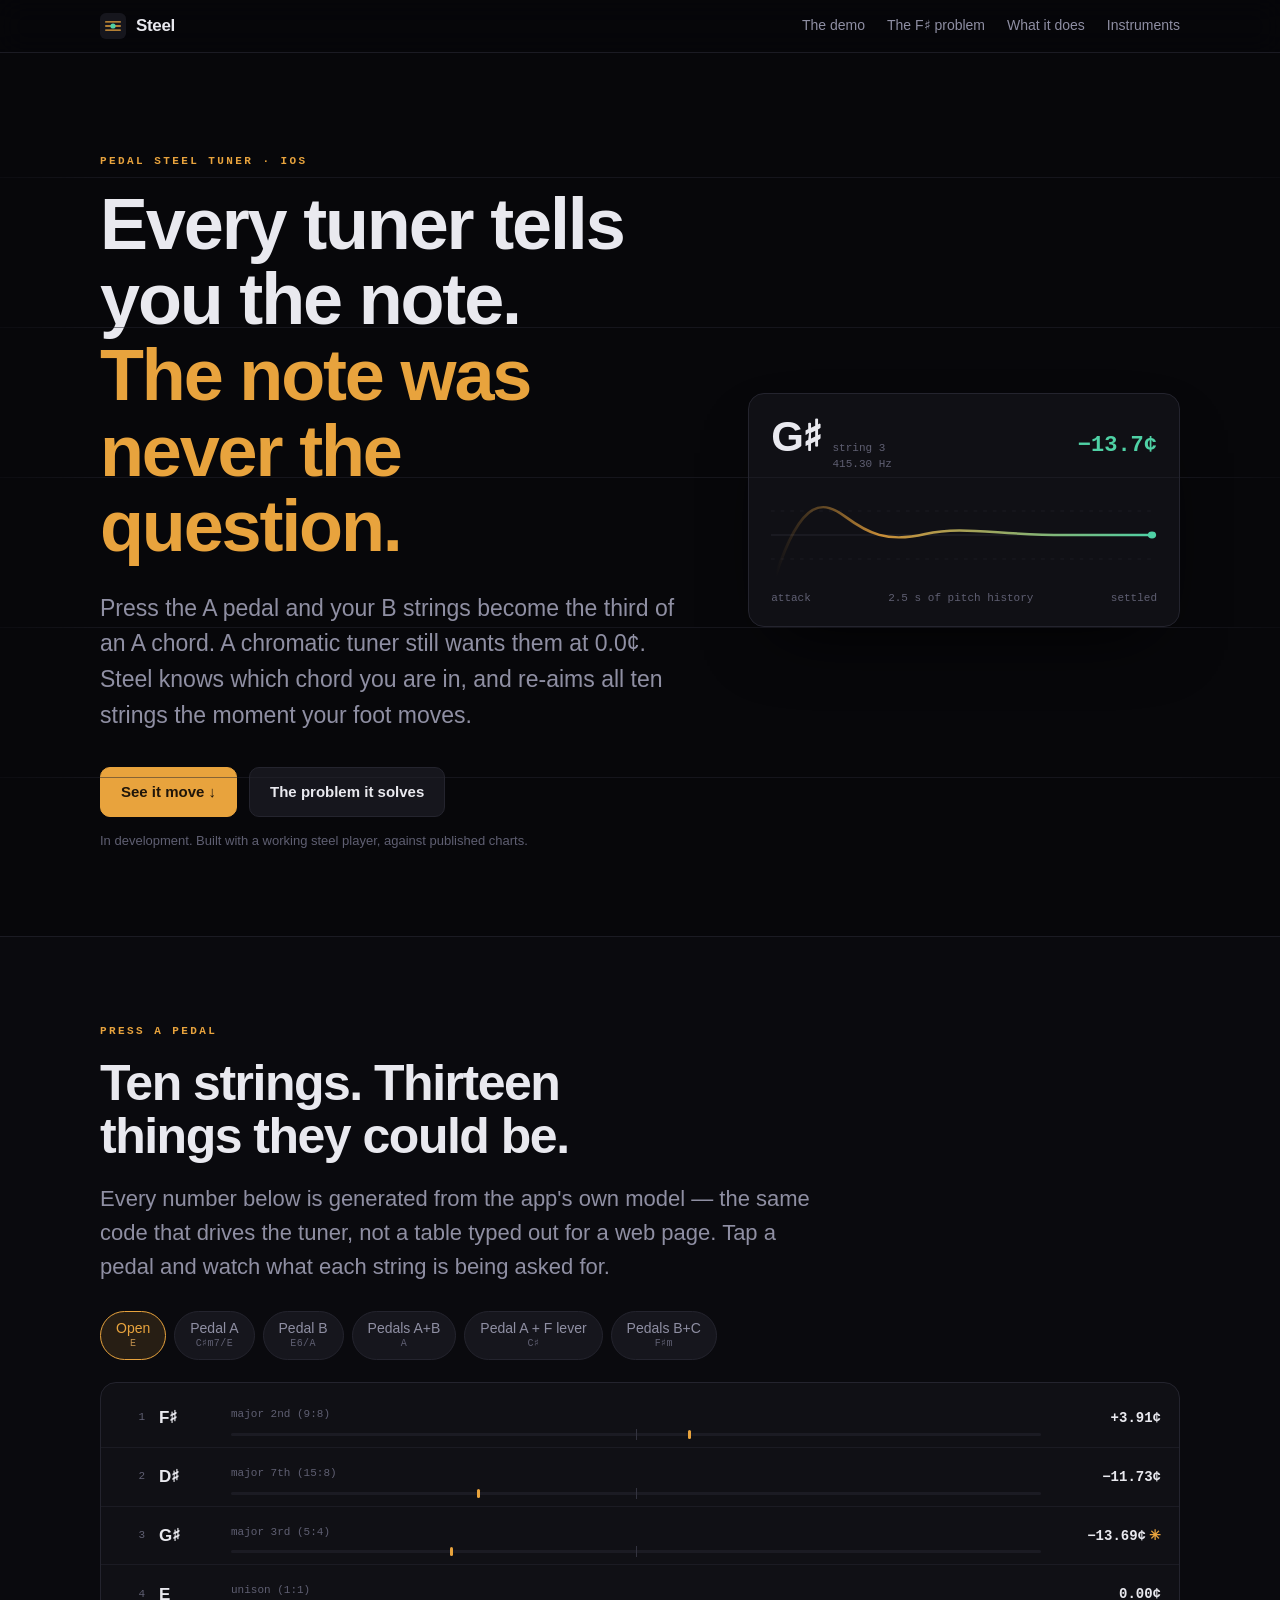
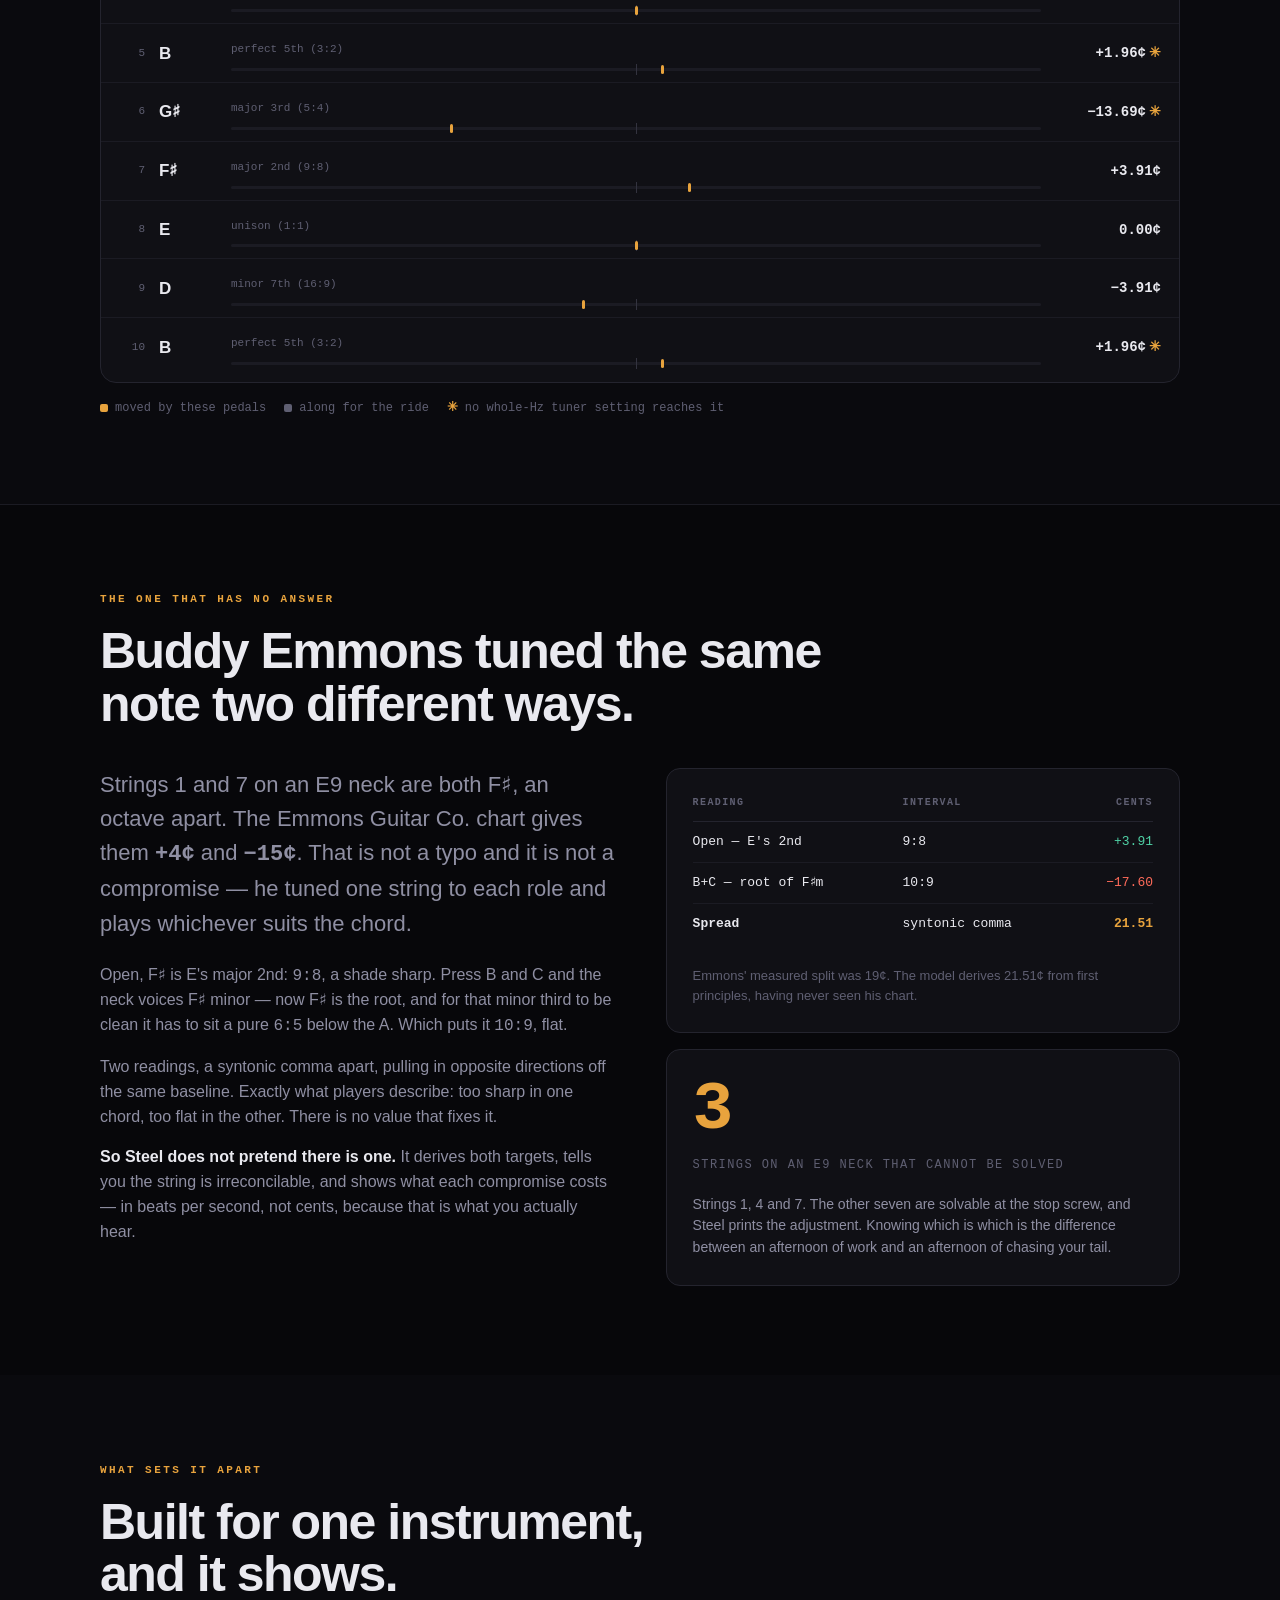
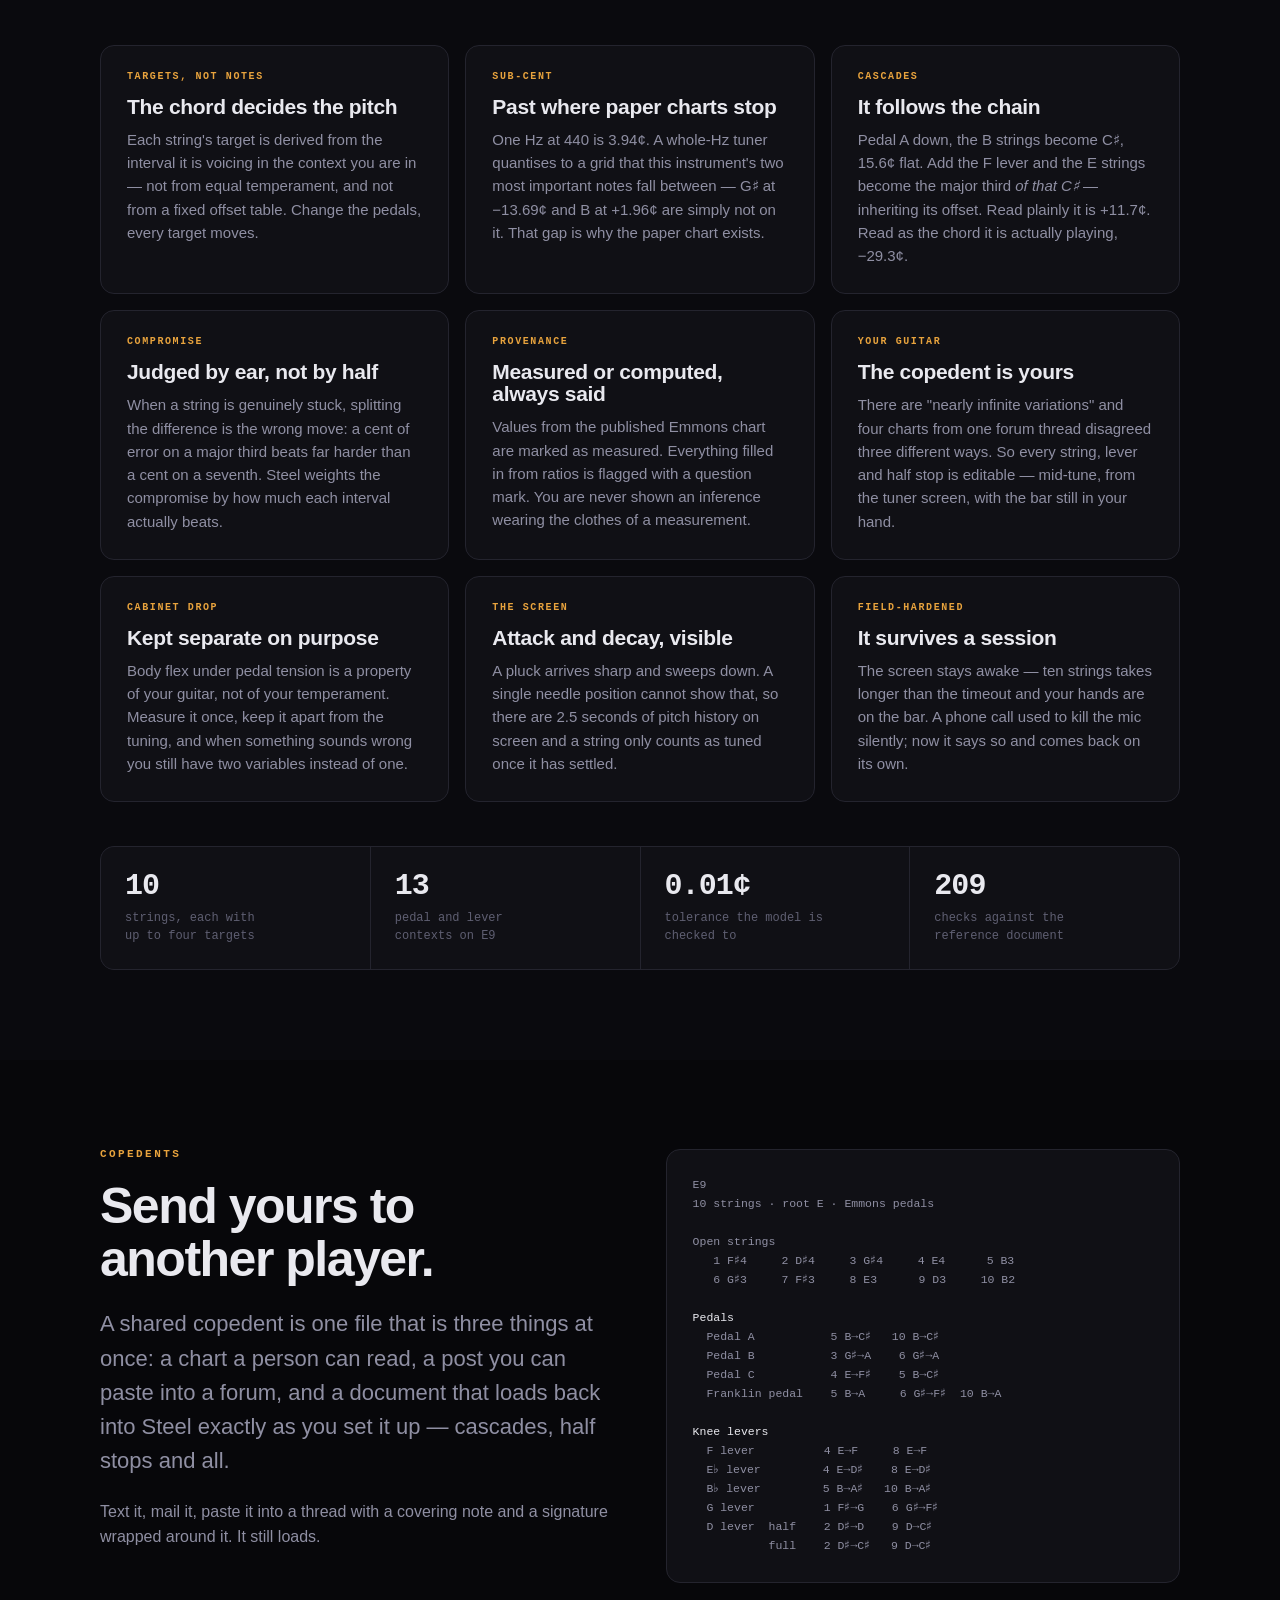
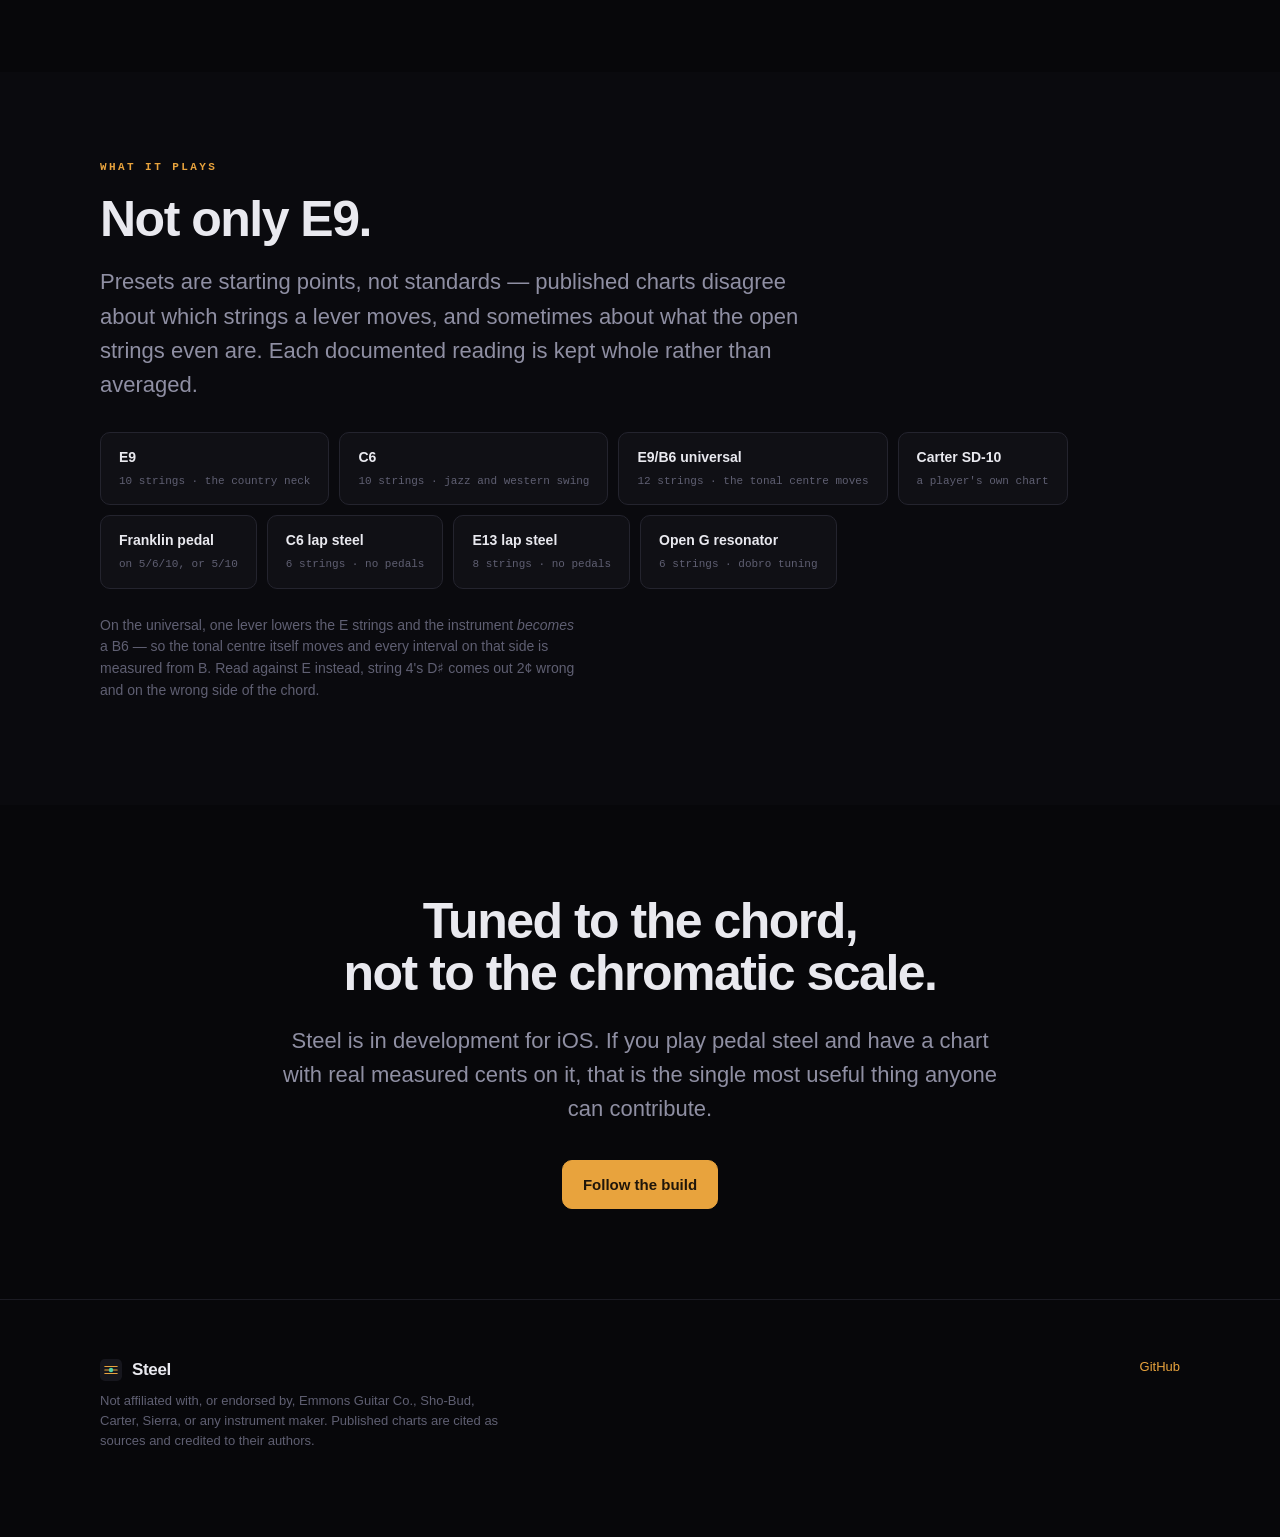
==== index.html @ 2aba7ef8 "Add the Steel landing page Dark, single-file, no dependencies. The interactive chart's numbers are g" ====
<!doctype html>
<html lang="en">
<head>
<meta charset="utf-8">
<meta name="viewport" content="width=device-width, initial-scale=1">
<title>Steel — a tuner that knows which chord you're in</title>
<meta name="description" content="A pedal steel tuner that derives every string's target from the chord it is voicing, not from equal temperament. E9, C6, universal and lap steel.">
<meta name="color-scheme" content="dark">
<meta property="og:title" content="Steel — a tuner that knows which chord you're in">
<meta property="og:description" content="Every tuner tells you the note. On a pedal steel the note was never the question.">
<meta property="og:type" content="website">
<link rel="icon" href="data:image/svg+xml,<svg xmlns='http://www.w3.org/2000/svg' viewBox='0 0 32 32'><rect width='32' height='32' rx='7' fill='%230d0d10'/><g stroke='%23e8a33d' stroke-width='1.6' stroke-linecap='round'><path d='M7 11h18M7 16h18M7 21h18'/></g><circle cx='16' cy='16' r='3.2' fill='%234fd1a5'/></svg>">
<style>
:root{
  --ink:#07070a;
  --panel:#101015;
  --panel-2:#16161d;
  --line:#24242e;
  --line-soft:#1b1b23;
  --text:#e9e9ef;
  --muted:#8f8fa3;
  --dim:#5f5f72;
  --brass:#e8a33d;
  --brass-dim:#8a6224;
  --tuned:#4fd1a5;
  --hot:#ff6b5a;
  --measure:#7aa2f7;
  --mono:ui-monospace,"SF Mono",SFMono-Regular,Menlo,Consolas,monospace;
  --sans:-apple-system,BlinkMacSystemFont,"Segoe UI",Inter,Helvetica,Arial,sans-serif;
}
*{box-sizing:border-box}
html{scroll-behavior:smooth}
body{
  margin:0;background:var(--ink);color:var(--text);
  font-family:var(--sans);line-height:1.55;
  -webkit-font-smoothing:antialiased;
  overflow-x:hidden;
}
a{color:var(--brass);text-decoration:none}
a:hover{text-decoration:underline}
.wrap{width:min(1080px,92vw);margin-inline:auto}
section{padding:clamp(56px,7vw,92px) 0;position:relative}
h1,h2,h3{line-height:1.05;letter-spacing:-.03em;margin:0}
h1{font-size:clamp(38px,6.4vw,72px);font-weight:800}
h2{font-size:clamp(28px,4.4vw,50px);font-weight:750}
h3{font-size:clamp(17px,2vw,21px);font-weight:650;letter-spacing:-.015em}
p{margin:0 0 1em}
.lede{font-size:clamp(17px,2.1vw,22px);color:var(--muted);max-width:60ch}
.eyebrow{
  font:600 11px/1 var(--mono);letter-spacing:.22em;text-transform:uppercase;
  color:var(--brass);margin-bottom:20px;display:block;
}
.num{font-family:var(--mono);font-variant-numeric:tabular-nums}

/* ---------- strings motif ---------- */
.strings{position:absolute;inset:0;pointer-events:none;overflow:hidden;opacity:.5}
.strings i{
  position:absolute;left:-5%;width:110%;height:1px;display:block;
  background:linear-gradient(90deg,transparent,var(--line) 12%,var(--line) 88%,transparent);
}

/* ---------- nav ---------- */
header{
  position:sticky;top:0;z-index:50;
  backdrop-filter:blur(14px);-webkit-backdrop-filter:blur(14px);
  background:color-mix(in srgb,var(--ink) 84%,transparent);
  border-bottom:1px solid var(--line-soft);
}
.bar{display:flex;align-items:center;gap:18px;padding:13px 0}
.mark{display:flex;align-items:center;gap:10px;font-weight:750;letter-spacing:-.02em;font-size:17px;color:var(--text)}
.mark:hover{text-decoration:none}
.mark svg{display:block}
nav{margin-left:auto;display:flex;gap:22px;font-size:14px;color:var(--muted)}
nav a{color:inherit}
nav a:hover{color:var(--text);text-decoration:none}
@media(max-width:680px){nav{display:none}}

/* ---------- hero ---------- */
.hero{padding-top:clamp(56px,8vw,104px);padding-bottom:clamp(40px,6vw,72px)}
.hero h1 span{color:var(--brass)}
.hero .lede{margin-top:26px;font-size:clamp(17px,2.2vw,23px)}
.hero-grid{display:grid;grid-template-columns:1.15fr .85fr;gap:clamp(28px,5vw,64px);align-items:center}
@media(max-width:860px){.hero-grid{grid-template-columns:1fr}}
.cta{display:flex;gap:12px;flex-wrap:wrap;margin-top:34px}
.btn{
  display:inline-flex;align-items:center;gap:9px;
  padding:12px 20px;border-radius:10px;font-weight:600;font-size:15px;
  border:1px solid var(--line);color:var(--text);background:var(--panel-2);
  transition:border-color .16s,background .16s,transform .16s;
}
.btn:hover{text-decoration:none;border-color:var(--brass-dim);transform:translateY(-1px)}
.btn.primary{background:var(--brass);border-color:var(--brass);color:#20160a}
.btn.primary:hover{background:#f2b354;border-color:#f2b354}
.hint{font-size:13px;color:var(--dim);margin-top:14px}

/* the meter */
.meter{
  background:var(--panel);border:1px solid var(--line);border-radius:16px;
  padding:22px;box-shadow:0 30px 70px -30px #000;
}
.meter-top{display:flex;align-items:baseline;gap:12px;margin-bottom:4px}
.meter-note{font:750 42px/1 var(--sans);letter-spacing:-.04em}
.meter-sub{font:400 11px/1.5 var(--mono);color:var(--dim)}
.meter-cents{margin-left:auto;font:600 22px/1 var(--mono);color:var(--tuned)}
.trace{width:100%;height:96px;margin-top:14px;display:block}
.meter-foot{
  display:flex;justify-content:space-between;font:400 11px/1 var(--mono);
  color:var(--dim);margin-top:10px;
}

/* ---------- generic panel ---------- */
.panel{background:var(--panel);border:1px solid var(--line);border-radius:16px}

/* ---------- demo ---------- */
.demo{background:#0a0a0e;border-block:1px solid var(--line-soft)}
.chips{display:flex;gap:8px;flex-wrap:wrap;margin:26px 0 22px}
.chip{
  border:1px solid var(--line);background:var(--panel-2);color:var(--muted);
  border-radius:999px;padding:8px 15px;cursor:pointer;font:inherit;font-size:14px;
  display:flex;flex-direction:column;align-items:center;line-height:1.25;
  transition:.16s;
}
.chip small{font:400 10px/1.4 var(--mono);color:var(--dim);letter-spacing:.04em}
.chip:hover{border-color:var(--brass-dim);color:var(--text)}
.chip[aria-pressed="true"]{
  border-color:var(--brass);color:var(--brass);
  background:color-mix(in srgb,var(--brass) 13%,transparent);
}
.chip[aria-pressed="true"] small{color:color-mix(in srgb,var(--brass) 70%,var(--dim))}

.board{padding:6px 0;overflow:hidden}
.row{
  display:grid;grid-template-columns:26px 58px 1fr 106px;
  align-items:center;gap:14px;padding:11px 18px;
  border-bottom:1px solid var(--line-soft);
}
.row .mid{display:block;min-width:0}
.row:last-child{border-bottom:0}
.row.dim{opacity:.42}
.row .idx{font:400 11px/1 var(--mono);color:var(--dim);text-align:right}
.row .note{font:650 17px/1 var(--sans);letter-spacing:-.02em;transition:color .25s;color:var(--text)}
.row.moved .note{color:var(--brass)}
.row .why{font:400 11px/1.3 var(--mono);color:var(--dim);
  overflow:hidden;text-overflow:ellipsis;white-space:nowrap}
.row .cents{font:600 14px/1 var(--mono);text-align:right;white-space:nowrap}
.row .cents u{text-decoration:none;color:var(--brass);font-weight:700;padding-left:3px}
.gauge{display:block;position:relative;height:3px;width:100%;
  background:var(--line-soft);border-radius:2px;margin-top:8px}
.gauge i{position:absolute;top:-3px;width:3px;height:9px;background:var(--brass);
  border-radius:2px;transition:left .5s cubic-bezier(.22,1,.36,1)}
.row.dim .gauge i{background:var(--dim)}
.gauge b{position:absolute;left:calc(50% - .5px);top:-4px;width:1px;height:11px;background:#33333f}
.legend{display:flex;gap:18px;flex-wrap:wrap;font:400 12px/1 var(--mono);color:var(--dim);margin-top:18px}
.legend span{display:flex;align-items:center;gap:7px}
.dot{width:8px;height:8px;border-radius:2px;display:block}

/* ---------- feature cards ---------- */
.cards{display:grid;grid-template-columns:repeat(auto-fit,minmax(290px,1fr));gap:16px;margin-top:44px}
.card{padding:26px;border-radius:14px;background:var(--panel);border:1px solid var(--line)}
.card h3{margin-bottom:10px}
.card p{color:var(--muted);font-size:15px;margin:0}
.card .tag{font:600 10px/1 var(--mono);letter-spacing:.16em;text-transform:uppercase;
  color:var(--brass);display:block;margin-bottom:14px}

/* ---------- the split ---------- */
.split{display:grid;grid-template-columns:1fr 1fr;gap:clamp(24px,4vw,52px);align-items:start}
@media(max-width:820px){.split{grid-template-columns:1fr}}
.quotebox{padding:26px;border-radius:14px;border:1px solid var(--line);background:var(--panel)}
table.chart{width:100%;border-collapse:collapse;font-family:var(--mono);font-size:13px}
table.chart th{
  text-align:left;font-weight:600;color:var(--dim);font-size:10px;letter-spacing:.14em;
  text-transform:uppercase;padding:0 0 10px;border-bottom:1px solid var(--line)
}
table.chart td{padding:10px 0;border-bottom:1px solid var(--line-soft)}
table.chart td:last-child,table.chart th:last-child{text-align:right}
table.chart tr:last-child td{border-bottom:0}
.big{font:750 clamp(40px,6vw,68px)/1 var(--mono);letter-spacing:-.04em;color:var(--brass)}
.big small{display:block;font:400 12px/1.6 var(--mono);letter-spacing:.12em;
  text-transform:uppercase;color:var(--dim);margin-top:12px}

/* ---------- stats ---------- */
.stats{display:grid;grid-template-columns:repeat(auto-fit,minmax(160px,1fr));gap:1px;
  background:var(--line);border:1px solid var(--line);border-radius:14px;overflow:hidden}
.stat{background:var(--panel);padding:24px}
.stat b{display:block;font:750 30px/1 var(--mono);letter-spacing:-.03em}
.stat span{font:400 12px/1.5 var(--mono);color:var(--dim);display:block;margin-top:8px}

/* ---------- instruments ---------- */
.necks{display:flex;flex-wrap:wrap;gap:10px;margin-top:30px}
.neck{
  border:1px solid var(--line);border-radius:10px;padding:14px 18px;background:var(--panel);
  font-size:14px;
}
.neck b{display:block;font-weight:650}
.neck span{font:400 11px/1.5 var(--mono);color:var(--dim)}

footer{border-top:1px solid var(--line-soft);padding:44px 0 60px;color:var(--dim);font-size:13px}
footer .bar{align-items:flex-start;flex-wrap:wrap;gap:24px}
.disclaim{max-width:56ch;margin-top:6px}
::selection{background:var(--brass);color:#20160a}
@media (prefers-reduced-motion:reduce){
  *{animation-duration:.001ms!important;transition-duration:.001ms!important}
  html{scroll-behavior:auto}
}
</style>
</head>
<body>

<header>
  <div class="wrap bar">
    <a class="mark" href="#top">
      <svg width="26" height="26" viewBox="0 0 32 32" aria-hidden="true">
        <rect width="32" height="32" rx="7" fill="#16161d"/>
        <g stroke="#e8a33d" stroke-width="1.6" stroke-linecap="round">
          <path d="M7 11h18M7 16h18M7 21h18"/>
        </g>
        <circle cx="16" cy="16" r="3.2" fill="#4fd1a5"/>
      </svg>
      Steel
    </a>
    <nav>
      <a href="#demo">The demo</a>
      <a href="#fsharp">The F♯ problem</a>
      <a href="#what">What it does</a>
      <a href="#necks">Instruments</a>
    </nav>
  </div>
</header>

<div id="top"></div>

<!-- ============ HERO ============ -->
<section class="hero">
  <div class="strings" aria-hidden="true">
    <i style="top:14%"></i><i style="top:31%"></i><i style="top:48%"></i>
    <i style="top:65%"></i><i style="top:82%"></i>
  </div>
  <div class="wrap hero-grid">
    <div>
      <span class="eyebrow">Pedal steel tuner · iOS</span>
      <h1>Every tuner tells you the note.<br><span>The note was never the question.</span></h1>
      <p class="lede">
        Press the A pedal and your B strings become the third of an A chord. A
        chromatic tuner still wants them at 0.0¢. Steel knows which chord you are
        in, and re-aims all ten strings the moment your foot moves.
      </p>
      <div class="cta">
        <a class="btn primary" href="#demo">See it move ↓</a>
        <a class="btn" href="#fsharp">The problem it solves</a>
      </div>
      <p class="hint">In development. Built with a working steel player, against published charts.</p>
    </div>

    <div class="meter" aria-hidden="true">
      <div class="meter-top">
        <span class="meter-note">G♯</span>
        <span class="meter-sub">string 3<br>415.30 Hz</span>
        <span class="meter-cents" id="heroCents">−13.7¢</span>
      </div>
      <svg class="trace" viewBox="0 0 320 96" preserveAspectRatio="none">
        <defs>
          <linearGradient id="fade" x1="0" x2="1">
            <stop offset="0" stop-color="#e8a33d" stop-opacity="0"/>
            <stop offset=".28" stop-color="#e8a33d" stop-opacity=".85"/>
            <stop offset="1" stop-color="#4fd1a5" stop-opacity="1"/>
          </linearGradient>
        </defs>
        <line x1="0" y1="48" x2="320" y2="48" stroke="#24242e" stroke-width="1"/>
        <line x1="0" y1="24" x2="320" y2="24" stroke="#1b1b23" stroke-width="1" stroke-dasharray="3 5"/>
        <line x1="0" y1="72" x2="320" y2="72" stroke="#1b1b23" stroke-width="1" stroke-dasharray="3 5"/>
        <!-- attack arrives sharp and sweeps down into the target -->
        <path d="M4 88 C 26 8, 44 14, 62 30 S 96 56, 128 47 S 190 49, 250 48 L 316 48"
              fill="none" stroke="url(#fade)" stroke-width="2.4"
              stroke-linecap="round" stroke-linejoin="round"/>
        <circle cx="316" cy="48" r="3.4" fill="#4fd1a5"/>
      </svg>
      <div class="meter-foot"><span>attack</span><span>2.5 s of pitch history</span><span>settled</span></div>
    </div>
  </div>
</section>

<!-- ============ DEMO ============ -->
<section class="demo" id="demo">
  <div class="wrap">
    <span class="eyebrow">Press a pedal</span>
    <h2>Ten strings. Thirteen<br>things they could be.</h2>
    <p class="lede" style="margin-top:20px">
      Every number below is generated from the app's own model — the same code
      that drives the tuner, not a table typed out for a web page. Tap a pedal
      and watch what each string is being asked for.
    </p>

    <div class="chips" id="chips" role="group" aria-label="Which pedals are down"></div>

    <div class="panel board" id="board"></div>

    <div class="legend">
      <span><b class="dot" style="background:var(--brass)"></b> moved by these pedals</span>
      <span><b class="dot" style="background:var(--dim)"></b> along for the ride</span>
      <span><b style="color:var(--brass);font:700 13px/1 var(--mono)">✳</b> no whole-Hz tuner setting reaches it</span>
    </div>
  </div>
</section>

<!-- ============ THE F# PROBLEM ============ -->
<section id="fsharp">
  <div class="wrap">
    <span class="eyebrow">The one that has no answer</span>
    <h2>Buddy Emmons tuned the same<br>note two different ways.</h2>

    <div class="split" style="margin-top:38px">
      <div>
        <p class="lede">
          Strings 1 and 7 on an E9 neck are both F♯, an octave apart. The Emmons
          Guitar Co. chart gives them <b class="num">+4¢</b> and
          <b class="num">−15¢</b>. That is not a typo and it is not a compromise —
          he tuned one string to each role and plays whichever suits the chord.
        </p>
        <p style="color:var(--muted)">
          Open, F♯ is E's major 2nd: <span class="num">9:8</span>, a shade sharp.
          Press B and C and the neck voices F♯ minor — now F♯ is the root, and for
          that minor third to be clean it has to sit a pure <span class="num">6:5</span>
          below the A. Which puts it <span class="num">10:9</span>, flat.
        </p>
        <p style="color:var(--muted)">
          Two readings, a syntonic comma apart, pulling in opposite directions off
          the same baseline. Exactly what players describe: too sharp in one chord,
          too flat in the other. There is no value that fixes it.
        </p>
        <p style="color:var(--muted);margin-bottom:0">
          <b style="color:var(--text)">So Steel does not pretend there is one.</b>
          It derives both targets, tells you the string is irreconcilable, and
          shows what each compromise costs — in beats per second, not cents,
          because that is what you actually hear.
        </p>
      </div>

      <div>
        <div class="quotebox">
          <table class="chart">
            <thead><tr><th>Reading</th><th>Interval</th><th>Cents</th></tr></thead>
            <tbody>
              <tr><td>Open — E's 2nd</td><td>9:8</td><td style="color:var(--tuned)">+3.91</td></tr>
              <tr><td>B+C — root of F♯m</td><td>10:9</td><td style="color:var(--hot)">−17.60</td></tr>
              <tr><td><b style="color:var(--text)">Spread</b></td><td>syntonic comma</td>
                  <td><b style="color:var(--brass)">21.51</b></td></tr>
            </tbody>
          </table>
          <p style="margin:22px 0 0;font-size:13px;color:var(--dim)">
            Emmons' measured split was 19¢. The model derives 21.51¢ from first
            principles, having never seen his chart.
          </p>
        </div>

        <div class="quotebox" style="margin-top:16px">
          <div class="big">3<small>strings on an E9 neck that cannot be solved</small></div>
          <p style="margin:18px 0 0;font-size:14px;color:var(--muted)">
            Strings 1, 4 and 7. The other seven are solvable at the stop screw,
            and Steel prints the adjustment. Knowing which is which is the
            difference between an afternoon of work and an afternoon of chasing
            your tail.
          </p>
        </div>
      </div>
    </div>
  </div>
</section>

<!-- ============ WHAT IT DOES ============ -->
<section id="what" style="background:#0a0a0e">
  <div class="wrap">
    <span class="eyebrow">What sets it apart</span>
    <h2>Built for one instrument,<br>and it shows.</h2>

    <div class="cards">
      <div class="card">
        <span class="tag">Targets, not notes</span>
        <h3>The chord decides the pitch</h3>
        <p>Each string's target is derived from the interval it is voicing in the
        context you are in — not from equal temperament, and not from a fixed
        offset table. Change the pedals, every target moves.</p>
      </div>

      <div class="card">
        <span class="tag">Sub-cent</span>
        <h3>Past where paper charts stop</h3>
        <p>One Hz at 440 is 3.94¢. A whole-Hz tuner quantises to a grid that this
        instrument's two most important notes fall between — G♯ at −13.69¢ and
        B at +1.96¢ are simply not on it. That gap is why the paper chart exists.</p>
      </div>

      <div class="card">
        <span class="tag">Cascades</span>
        <h3>It follows the chain</h3>
        <p>Pedal A down, the B strings become C♯, 15.6¢ flat. Add the F lever and
        the E strings become the major third <em>of that C♯</em> — inheriting its
        offset. Read plainly it is +11.7¢. Read as the chord it is actually
        playing, −29.3¢.</p>
      </div>

      <div class="card">
        <span class="tag">Compromise</span>
        <h3>Judged by ear, not by half</h3>
        <p>When a string is genuinely stuck, splitting the difference is the wrong
        move: a cent of error on a major third beats far harder than a cent on a
        seventh. Steel weights the compromise by how much each interval actually
        beats.</p>
      </div>

      <div class="card">
        <span class="tag">Provenance</span>
        <h3>Measured or computed, always said</h3>
        <p>Values from the published Emmons chart are marked as measured.
        Everything filled in from ratios is flagged with a question mark. You are
        never shown an inference wearing the clothes of a measurement.</p>
      </div>

      <div class="card">
        <span class="tag">Your guitar</span>
        <h3>The copedent is yours</h3>
        <p>There are "nearly infinite variations" and four charts from one forum
        thread disagreed three different ways. So every string, lever and half
        stop is editable — mid-tune, from the tuner screen, with the bar still in
        your hand.</p>
      </div>

      <div class="card">
        <span class="tag">Cabinet drop</span>
        <h3>Kept separate on purpose</h3>
        <p>Body flex under pedal tension is a property of your guitar, not of your
        temperament. Measure it once, keep it apart from the tuning, and when
        something sounds wrong you still have two variables instead of one.</p>
      </div>

      <div class="card">
        <span class="tag">The screen</span>
        <h3>Attack and decay, visible</h3>
        <p>A pluck arrives sharp and sweeps down. A single needle position cannot
        show that, so there are 2.5 seconds of pitch history on screen and a
        string only counts as tuned once it has settled.</p>
      </div>

      <div class="card">
        <span class="tag">Field-hardened</span>
        <h3>It survives a session</h3>
        <p>The screen stays awake — ten strings takes longer than the timeout and
        your hands are on the bar. A phone call used to kill the mic silently;
        now it says so and comes back on its own.</p>
      </div>
    </div>

    <div class="stats" style="margin-top:44px">
      <div class="stat"><b>10</b><span>strings, each with<br>up to four targets</span></div>
      <div class="stat"><b>13</b><span>pedal and lever<br>contexts on E9</span></div>
      <div class="stat"><b>0.01¢</b><span>tolerance the model is<br>checked to</span></div>
      <div class="stat"><b>209</b><span>checks against the<br>reference document</span></div>
    </div>
  </div>
</section>

<!-- ============ SHARING ============ -->
<section>
  <div class="wrap split">
    <div>
      <span class="eyebrow">Copedents</span>
      <h2>Send yours to<br>another player.</h2>
      <p class="lede" style="margin-top:22px">
        A shared copedent is one file that is three things at once: a chart a
        person can read, a post you can paste into a forum, and a document that
        loads back into Steel exactly as you set it up — cascades, half stops and
        all.
      </p>
      <p style="color:var(--muted)">
        Text it, mail it, paste it into a thread with a covering note and a
        signature wrapped around it. It still loads.
      </p>
    </div>
    <div class="quotebox">
<pre style="margin:0;font:400 11.5px/1.65 var(--mono);color:var(--muted);overflow-x:auto">E9
10 strings · root E · Emmons pedals

Open strings
   1 F♯4     2 D♯4     3 G♯4     4 E4      5 B3
   6 G♯3     7 F♯3     8 E3      9 D3     10 B2

<span style="color:var(--text)">Pedals</span>
  Pedal A           5 B→C♯   10 B→C♯
  Pedal B           3 G♯→A    6 G♯→A
  Pedal C           4 E→F♯    5 B→C♯
  Franklin pedal    5 B→A     6 G♯→F♯  10 B→A

<span style="color:var(--text)">Knee levers</span>
  F lever          4 E→F     8 E→F
  E♭ lever         4 E→D♯    8 E→D♯
  B♭ lever         5 B→A♯   10 B→A♯
  G lever          1 F♯→G    6 G♯→F♯
  D lever  half    2 D♯→D    9 D→C♯
           full    2 D♯→C♯   9 D→C♯</pre>
    </div>
  </div>
</section>

<!-- ============ INSTRUMENTS ============ -->
<section id="necks" style="background:#0a0a0e">
  <div class="wrap">
    <span class="eyebrow">What it plays</span>
    <h2>Not only E9.</h2>
    <p class="lede" style="margin-top:20px">
      Presets are starting points, not standards — published charts disagree about
      which strings a lever moves, and sometimes about what the open strings even
      are. Each documented reading is kept whole rather than averaged.
    </p>
    <div class="necks">
      <div class="neck"><b>E9</b><span>10 strings · the country neck</span></div>
      <div class="neck"><b>C6</b><span>10 strings · jazz and western swing</span></div>
      <div class="neck"><b>E9/B6 universal</b><span>12 strings · the tonal centre moves</span></div>
      <div class="neck"><b>Carter SD-10</b><span>a player's own chart</span></div>
      <div class="neck"><b>Franklin pedal</b><span>on 5/6/10, or 5/10</span></div>
      <div class="neck"><b>C6 lap steel</b><span>6 strings · no pedals</span></div>
      <div class="neck"><b>E13 lap steel</b><span>8 strings · no pedals</span></div>
      <div class="neck"><b>Open G resonator</b><span>6 strings · dobro tuning</span></div>
    </div>
    <p style="color:var(--dim);font-size:14px;margin-top:26px;max-width:62ch">
      On the universal, one lever lowers the E strings and the instrument
      <em>becomes</em> a B6 — so the tonal centre itself moves and every interval
      on that side is measured from B. Read against E instead, string 4's D♯ comes
      out 2¢ wrong and on the wrong side of the chord.
    </p>
  </div>
</section>

<!-- ============ CLOSE ============ -->
<section>
  <div class="wrap" style="text-align:center">
    <h2>Tuned to the chord,<br>not to the chromatic scale.</h2>
    <p class="lede" style="margin:24px auto 0;text-align:center">
      Steel is in development for iOS. If you play pedal steel and have a chart
      with real measured cents on it, that is the single most useful thing anyone
      can contribute.
    </p>
    <div class="cta" style="justify-content:center">
      <a class="btn primary" href="https://github.com/indianarobbins">Follow the build</a>
    </div>
  </div>
</section>

<footer>
  <div class="wrap bar">
    <div>
      <div class="mark" style="margin-bottom:8px">
        <svg width="22" height="22" viewBox="0 0 32 32" aria-hidden="true">
          <rect width="32" height="32" rx="7" fill="#16161d"/>
          <g stroke="#e8a33d" stroke-width="1.6" stroke-linecap="round">
            <path d="M7 11h18M7 16h18M7 21h18"/>
          </g>
          <circle cx="16" cy="16" r="3.2" fill="#4fd1a5"/>
        </svg>
        Steel
      </div>
      <p class="disclaim">
        Not affiliated with, or endorsed by, Emmons Guitar Co., Sho-Bud, Carter,
        Sierra, or any instrument maker. Published charts are cited as sources
        and credited to their authors.
      </p>
    </div>
    <div style="margin-left:auto">
      <a href="https://github.com/indianarobbins">GitHub</a>
    </div>
  </div>
</footer>

<script>
(async () => {
  const board = document.getElementById('board');
  const chipbar = document.getElementById('chips');
  let data;
  try {
    data = await (await fetch('data.json')).json();
  } catch (e) {
    board.innerHTML = '<p style="padding:22px;color:var(--dim);margin:0">' +
      'The interactive chart needs to be served over http — open this page ' +
      'through a web server rather than from the file system.</p>';
    return;
  }

  let current = data.contexts[0].id;

  data.contexts.forEach(ctx => {
    const b = document.createElement('button');
    b.className = 'chip';
    b.type = 'button';
    b.setAttribute('aria-pressed', ctx.id === current);
    b.innerHTML = ctx.chord
      ? `${ctx.name}<small>${ctx.chord}</small>`
      : `${ctx.name}<small>&nbsp;</small>`;
    b.addEventListener('click', () => {
      current = ctx.id;
      [...chipbar.children].forEach((c, i) =>
        c.setAttribute('aria-pressed', data.contexts[i].id === current));
      render();
    });
    chipbar.appendChild(b);
  });

  // Rows are built once and mutated, so the cents and the gauge animate
  // between contexts instead of the whole list flashing.
  data.strings.forEach(s => {
    const row = document.createElement('div');
    row.className = 'row';
    row.dataset.s = s.n;
    row.innerHTML = `<span class="idx">${s.n}</span>
      <span class="note"></span>
      <div class="mid"><span class="why"></span>
        <span class="gauge"><b></b><i></i></span></div>
      <span class="cents"></span>`;
    board.appendChild(row);
  });

  const clamp = v => Math.max(-30, Math.min(30, v));

  function render() {
    const cells = data.cells[current];
    cells.forEach(c => {
      const row = board.querySelector(`[data-s="${c.s}"]`);
      row.classList.toggle('moved', c.moved);
      row.classList.toggle('dim', !c.moved && current !== 'open');
      row.querySelector('.note').textContent = c.note.replace(/\d+$/, '');
      row.querySelector('.why').textContent = c.why;
      const cents = row.querySelector('.cents');
      const sign = c.off > 0 ? '+' : c.off < 0 ? '−' : '';
      // The marker is the point, not an error: these are the targets a
      // whole-Hz tuner physically cannot be set to.
      cents.innerHTML = sign + Math.abs(c.off).toFixed(2) + '¢'
        + (c.whole ? '' : '<u title="No whole-Hz tuner setting hits this note">✳</u>');
      row.querySelector('.gauge i').style.left =
        `calc(${50 + clamp(c.off) / 60 * 100}% - 1px)`;
    });
  }
  render();
})();
</script>
</body>
</html>
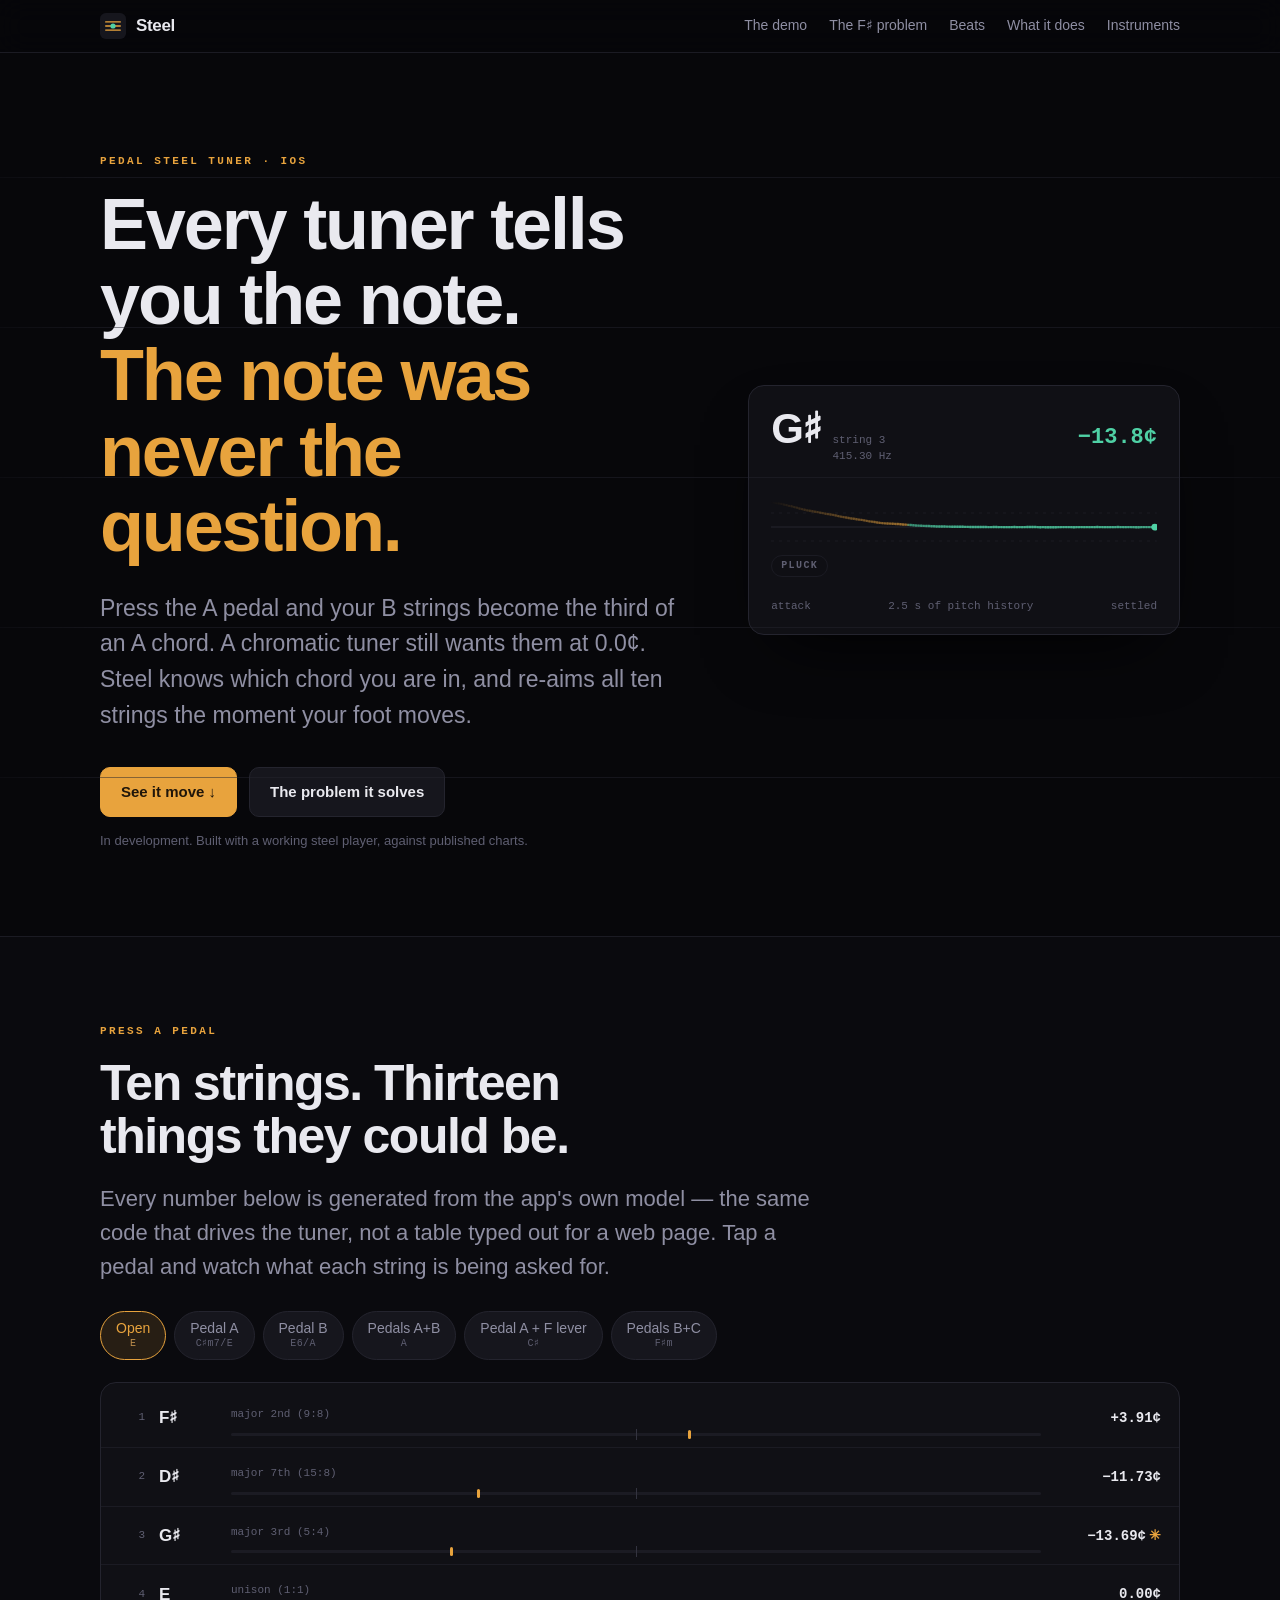
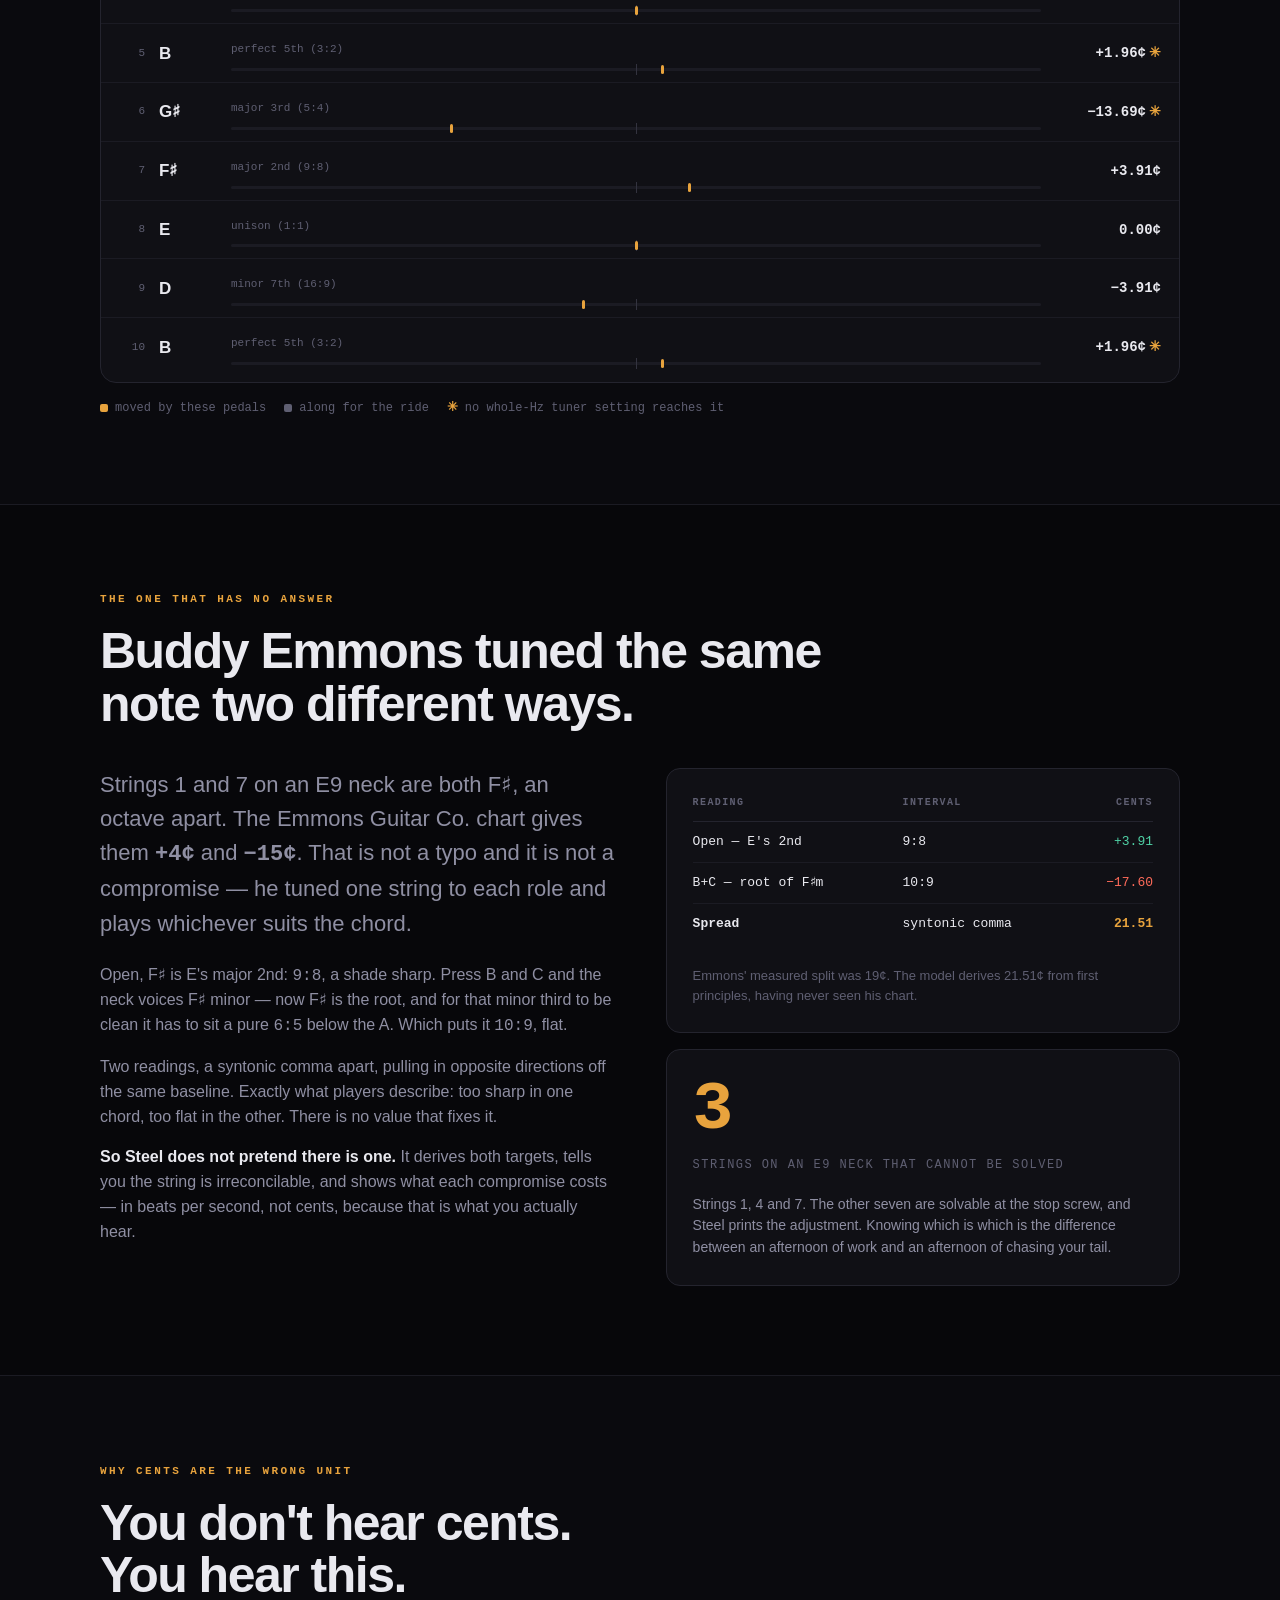
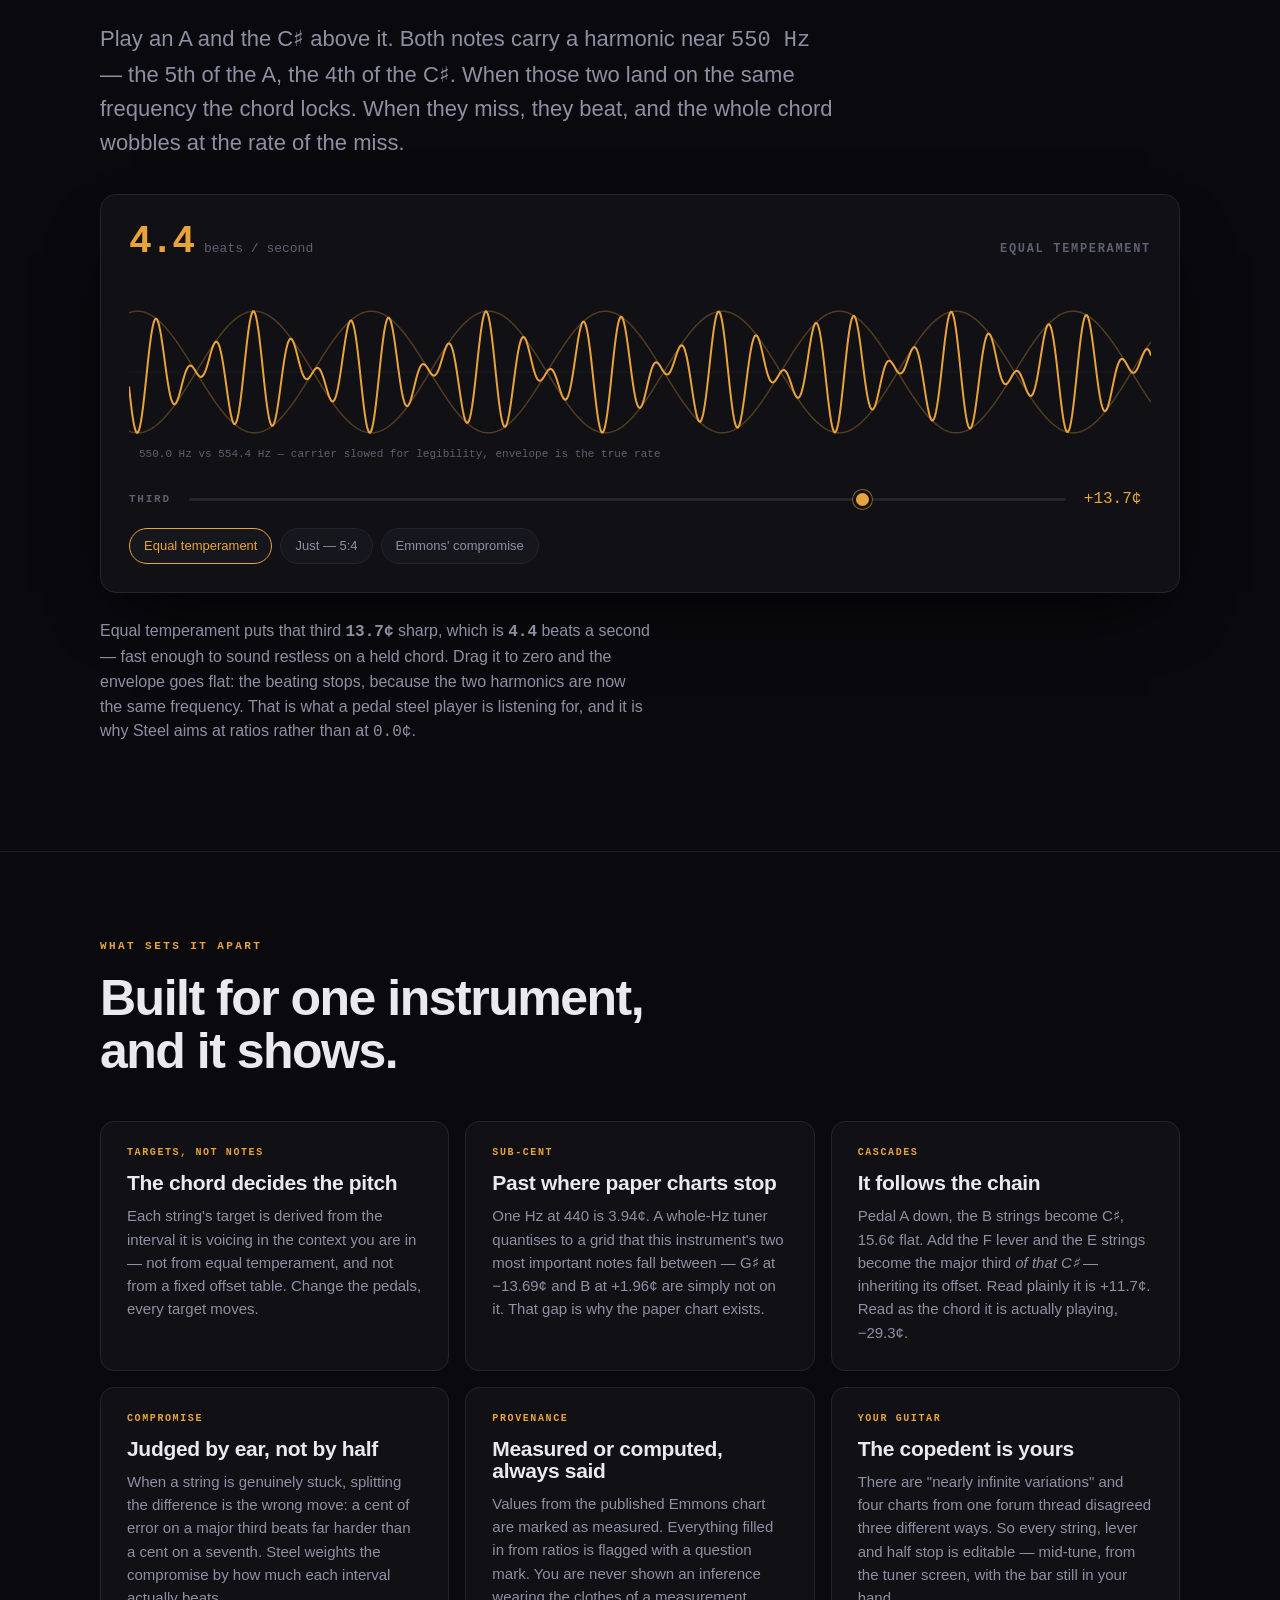
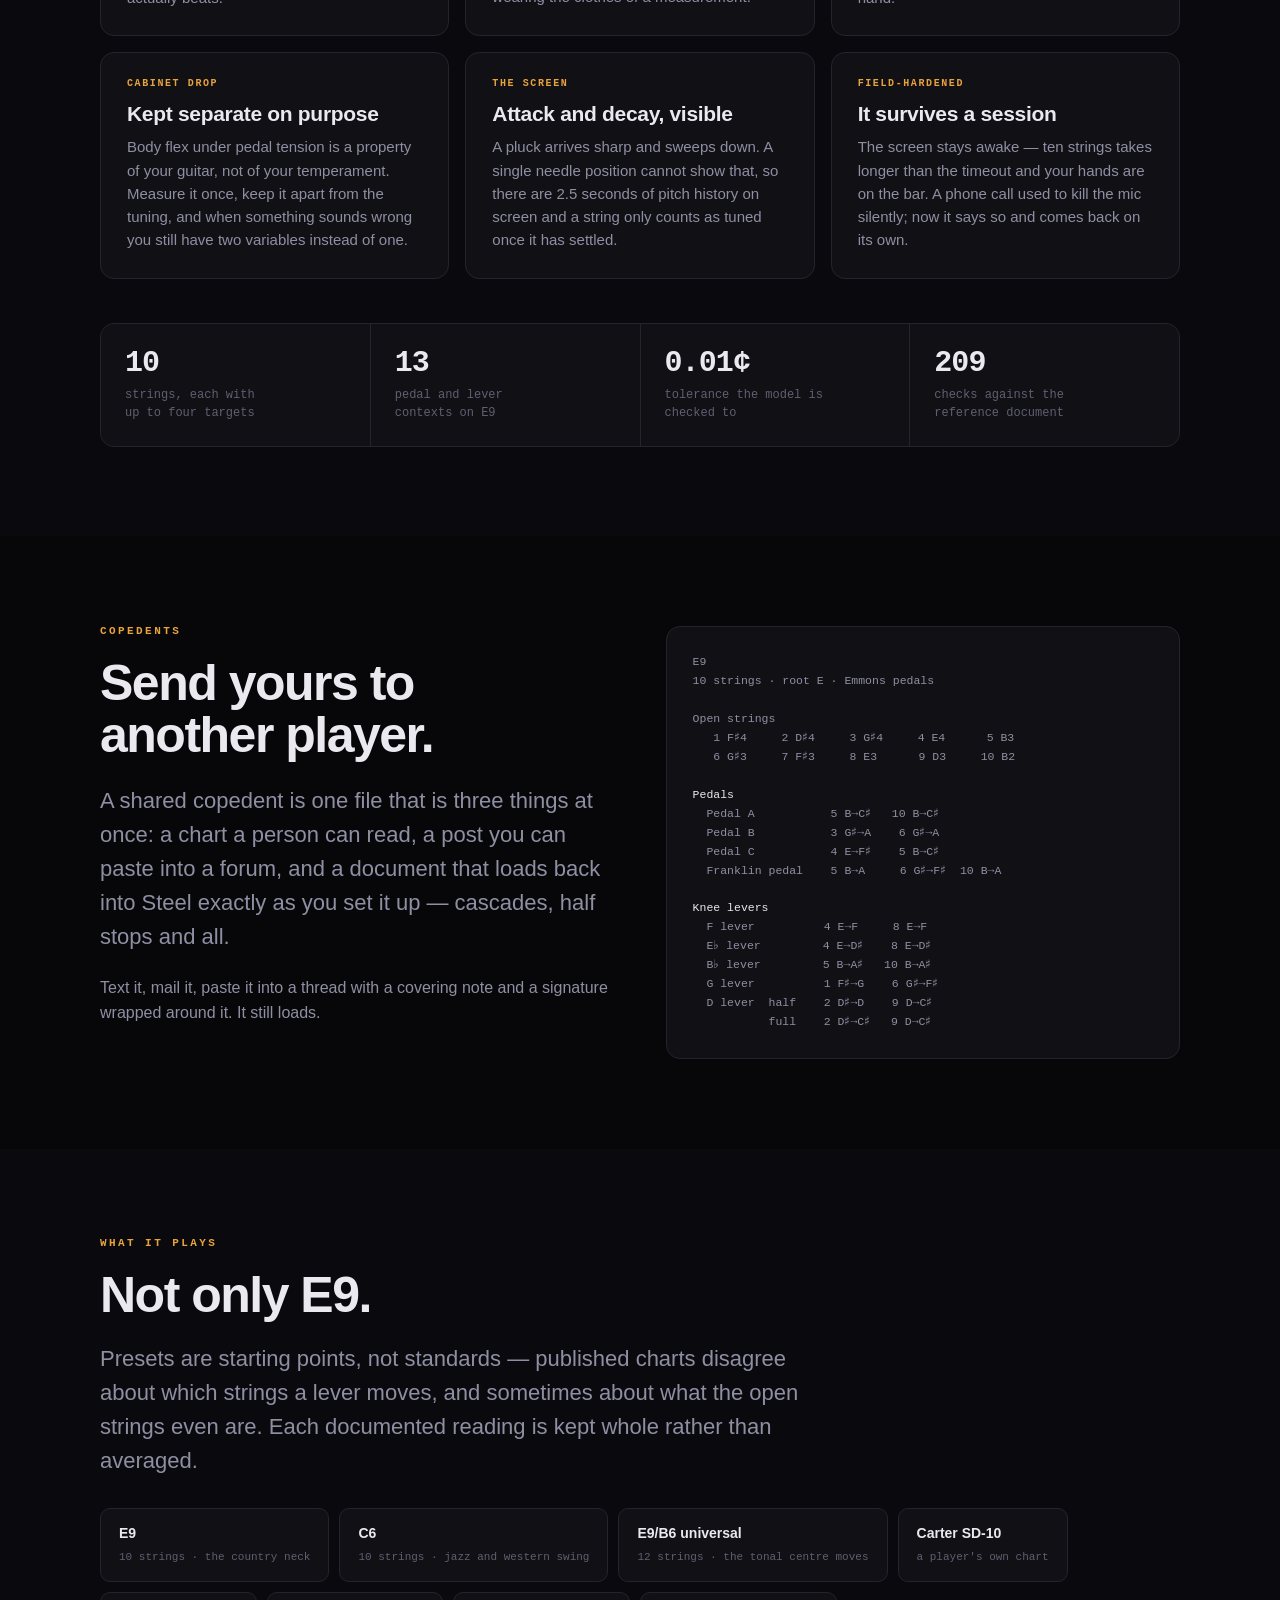
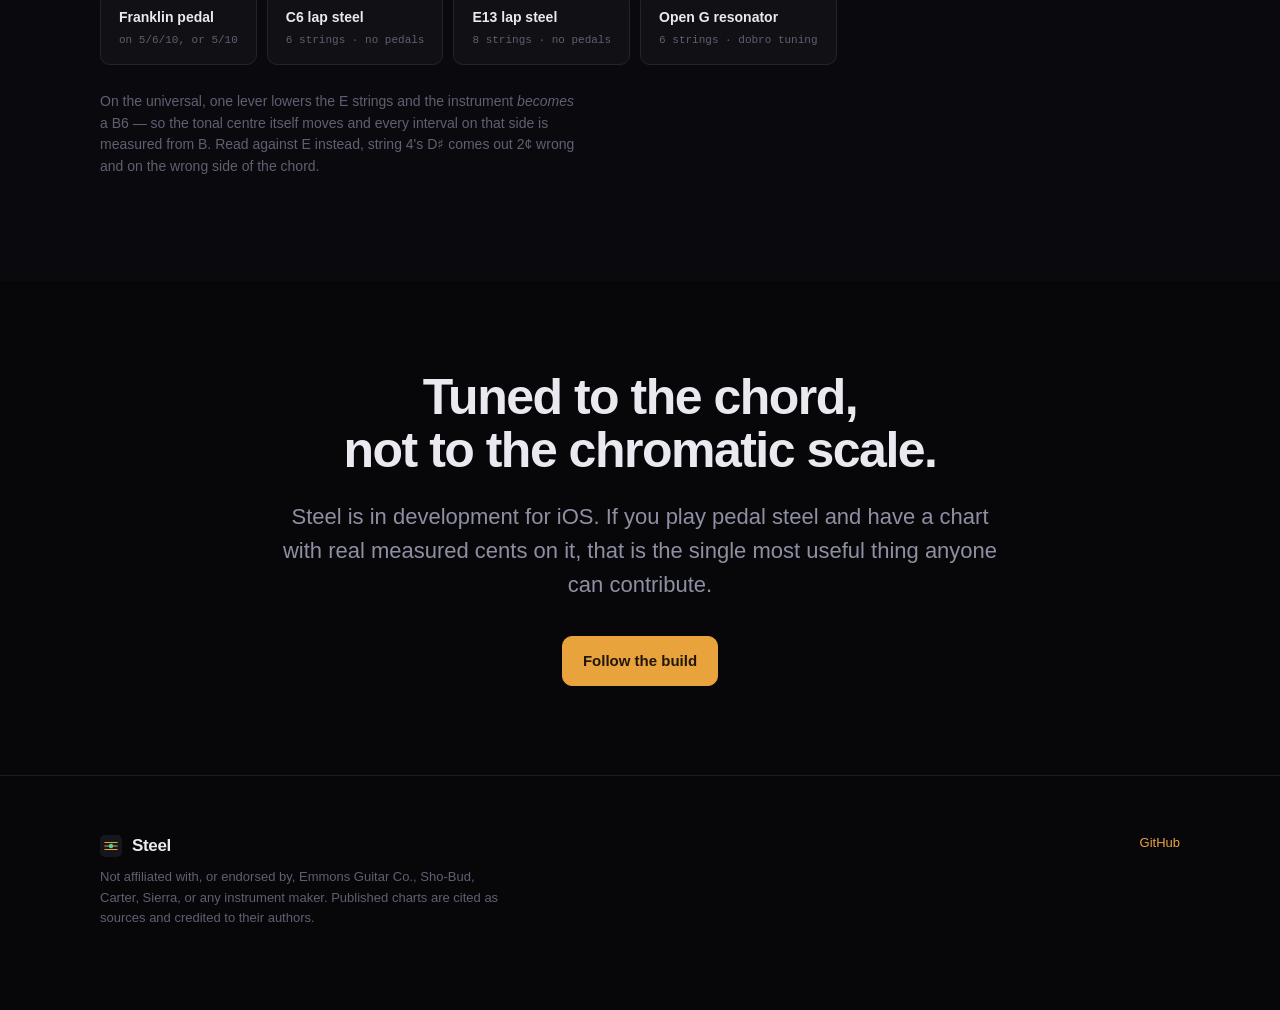
==== commit 066deb82: "Animate the hero trace and add the beats section The hero meter had a static SVG of an attack settli" ====
--- a/index.html
+++ b/index.html
@@ -105,7 +105,7 @@
 .trace{width:100%;height:96px;margin-top:14px;display:block}
 .meter-foot{
   display:flex;justify-content:space-between;font:400 11px/1 var(--mono);
-  color:var(--dim);margin-top:10px;
+  color:var(--dim);margin-top:26px;
 }
 
 /* ---------- generic panel ---------- */
@@ -202,6 +202,68 @@
   *{animation-duration:.001ms!important;transition-duration:.001ms!important}
   html{scroll-behavior:auto}
 }
+
+/* ---------- animated hero trace ---------- */
+.trace-wrap{position:relative;margin-top:14px}
+canvas.trace{width:100%;height:96px;display:block}
+/* Bottom-left: the attack spike lands top-right, and the oldest history
+   underneath here has already faded out. */
+.pluck{
+  position:absolute;left:0;bottom:-2px;
+  font:600 10px/1 var(--mono);letter-spacing:.14em;text-transform:uppercase;
+  color:var(--dim);background:color-mix(in srgb,var(--panel) 80%,transparent);
+  border:1px solid var(--line-soft);border-radius:999px;padding:5px 9px;
+  cursor:pointer;transition:color .16s,border-color .16s;
+}
+.pluck:hover{color:var(--brass);border-color:var(--brass-dim)}
+
+/* ---------- beats ---------- */
+.beats{background:#0a0a0e;border-block:1px solid var(--line-soft)}
+.beats-stage{
+  margin-top:34px;background:var(--panel);border:1px solid var(--line);
+  border-radius:16px;padding:clamp(18px,3vw,28px);
+  box-shadow:0 30px 70px -30px #000;
+}
+canvas.wave{width:100%;height:190px;display:block;border-radius:10px}
+@media(max-width:680px){canvas.wave{height:150px}}
+.beats-read{
+  display:flex;align-items:baseline;gap:10px;flex-wrap:wrap;
+  margin-bottom:16px;
+}
+.beats-rate{font:700 38px/1 var(--mono);letter-spacing:-.03em;color:var(--brass);font-variant-numeric:tabular-nums}
+.beats-rate.clean{color:var(--tuned)}
+.beats-unit{font:500 13px/1 var(--mono);color:var(--dim)}
+.beats-verdict{margin-left:auto;font:600 12px/1 var(--mono);letter-spacing:.14em;text-transform:uppercase;color:var(--dim)}
+.slider-row{display:flex;align-items:center;gap:16px;margin-top:20px;flex-wrap:wrap}
+.slider-row label{font:600 11px/1 var(--mono);letter-spacing:.16em;text-transform:uppercase;color:var(--dim);white-space:nowrap}
+input[type=range].cents{
+  flex:1;min-width:190px;-webkit-appearance:none;appearance:none;
+  height:3px;border-radius:2px;background:var(--line);outline:none;
+}
+input[type=range].cents::-webkit-slider-thumb{
+  -webkit-appearance:none;appearance:none;width:19px;height:19px;border-radius:50%;
+  background:var(--brass);cursor:grab;border:3px solid var(--panel);
+  box-shadow:0 0 0 1px var(--brass-dim);
+}
+input[type=range].cents::-moz-range-thumb{
+  width:19px;height:19px;border-radius:50%;background:var(--brass);
+  cursor:grab;border:3px solid var(--panel);box-shadow:0 0 0 1px var(--brass-dim);
+}
+.presets{display:flex;gap:8px;flex-wrap:wrap}
+.preset{
+  border:1px solid var(--line);background:var(--panel-2);color:var(--muted);
+  border-radius:999px;padding:7px 14px;cursor:pointer;font:inherit;font-size:13px;
+  transition:border-color .16s,color .16s;
+}
+.preset:hover{color:var(--text);border-color:var(--brass-dim)}
+.preset[aria-pressed=true]{border-color:var(--brass);color:var(--brass)}
+
+/* Motion is the argument here, so the reduced-motion fallback is a still
+   frame that still shows the beating rather than an empty box. */
+@media(prefers-reduced-motion:reduce){
+  html{scroll-behavior:auto}
+  .btn:hover{transform:none}
+}
 </style>
 </head>
 <body>
@@ -221,6 +283,7 @@
     <nav>
       <a href="#demo">The demo</a>
       <a href="#fsharp">The F♯ problem</a>
+      <a href="#beats">Beats</a>
       <a href="#what">What it does</a>
       <a href="#necks">Instruments</a>
     </nav>
@@ -257,23 +320,10 @@
         <span class="meter-sub">string 3<br>415.30 Hz</span>
         <span class="meter-cents" id="heroCents">−13.7¢</span>
       </div>
-      <svg class="trace" viewBox="0 0 320 96" preserveAspectRatio="none">
-        <defs>
-          <linearGradient id="fade" x1="0" x2="1">
-            <stop offset="0" stop-color="#e8a33d" stop-opacity="0"/>
-            <stop offset=".28" stop-color="#e8a33d" stop-opacity=".85"/>
-            <stop offset="1" stop-color="#4fd1a5" stop-opacity="1"/>
-          </linearGradient>
-        </defs>
-        <line x1="0" y1="48" x2="320" y2="48" stroke="#24242e" stroke-width="1"/>
-        <line x1="0" y1="24" x2="320" y2="24" stroke="#1b1b23" stroke-width="1" stroke-dasharray="3 5"/>
-        <line x1="0" y1="72" x2="320" y2="72" stroke="#1b1b23" stroke-width="1" stroke-dasharray="3 5"/>
-        <!-- attack arrives sharp and sweeps down into the target -->
-        <path d="M4 88 C 26 8, 44 14, 62 30 S 96 56, 128 47 S 190 49, 250 48 L 316 48"
-              fill="none" stroke="url(#fade)" stroke-width="2.4"
-              stroke-linecap="round" stroke-linejoin="round"/>
-        <circle cx="316" cy="48" r="3.4" fill="#4fd1a5"/>
-      </svg>
+      <div class="trace-wrap">
+        <canvas class="trace" id="heroTrace" width="640" height="192"></canvas>
+        <button class="pluck" id="heroPluck" type="button">pluck</button>
+      </div>
       <div class="meter-foot"><span>attack</span><span>2.5 s of pitch history</span><span>settled</span></div>
     </div>
   </div>
@@ -366,6 +416,53 @@
   </div>
 </section>
 
+<!-- ============ BEATS ============ -->
+<section class="beats" id="beats">
+  <div class="wrap">
+    <span class="eyebrow">Why cents are the wrong unit</span>
+    <h2>You don't hear cents.<br>You hear this.</h2>
+    <p class="lede" style="margin-top:20px">
+      Play an A and the C♯ above it. Both notes carry a harmonic near
+      <span class="num">550&nbsp;Hz</span> — the 5th of the A, the 4th of the C♯.
+      When those two land on the same frequency the chord locks. When they miss,
+      they beat, and the whole chord wobbles at the rate of the miss.
+    </p>
+
+    <div class="beats-stage">
+      <div class="beats-read">
+        <span class="beats-rate" id="beatRate">4.4</span>
+        <span class="beats-unit">beats / second</span>
+        <span class="beats-verdict" id="beatVerdict">equal temperament</span>
+      </div>
+
+      <canvas class="wave" id="beatWave" width="1120" height="380"></canvas>
+
+      <div class="slider-row">
+        <label for="centsRange">Third</label>
+        <input type="range" class="cents" id="centsRange"
+               min="-25" max="25" step="0.1" value="13.7"
+               aria-label="Cents offset of the major third from just intonation">
+        <span class="num" id="centsRead" style="color:var(--brass);min-width:7ch">+13.7¢</span>
+      </div>
+
+      <div class="presets" style="margin-top:16px">
+        <button class="preset" type="button" data-c="13.686">Equal temperament</button>
+        <button class="preset" type="button" data-c="0" aria-pressed="false">Just — 5:4</button>
+        <button class="preset" type="button" data-c="-6">Emmons' compromise</button>
+      </div>
+    </div>
+
+    <p style="color:var(--muted);margin-top:26px;max-width:62ch">
+      Equal temperament puts that third <b class="num">13.7¢</b> sharp, which is
+      <b class="num">4.4</b> beats a second — fast enough to sound restless on a
+      held chord. Drag it to zero and the envelope goes flat: the beating stops,
+      because the two harmonics are now the same frequency. That is what a pedal
+      steel player is listening for, and it is why Steel aims at ratios rather
+      than at <span class="num">0.0¢</span>.
+    </p>
+  </div>
+</section>
+
 <!-- ============ WHAT IT DOES ============ -->
 <section id="what" style="background:#0a0a0e">
   <div class="wrap">
@@ -639,5 +736,275 @@
   render();
 })();
 </script>
+
+<script>
+/* ============================================================
+   Two animations, both arguing the same point as the copy.
+
+   1. The hero trace: a plucked string arriving sharp and settling onto its
+      target, because attack and decay are what you actually watch while
+      tuning.
+   2. The beats canvas: the reason cents are the wrong unit. The beat rate is
+      computed, not drawn by eye - see beatsPerSecond().
+   ============================================================ */
+(() => {
+  const still = matchMedia('(prefers-reduced-motion: reduce)').matches;
+
+  // Canvas sized to its own box, times the device pixel ratio, so lines stay
+  // crisp and nothing stretches when the column is fluid.
+  function fit(canvas) {
+    const dpr = Math.min(devicePixelRatio || 1, 2);
+    const r = canvas.getBoundingClientRect();
+    if (!r.width) return null;
+    canvas.width = Math.round(r.width * dpr);
+    canvas.height = Math.round(r.height * dpr);
+    const ctx = canvas.getContext('2d');
+    ctx.setTransform(dpr, 0, 0, dpr, 0, 0);
+    return { ctx, w: r.width, h: r.height };
+  }
+
+  const css = n => getComputedStyle(document.documentElement).getPropertyValue(n).trim();
+  const BRASS = css('--brass') || '#e8a33d';
+  const TUNED = css('--tuned') || '#4fd1a5';
+  const LINE  = css('--line')  || '#24242e';
+  const SOFT  = css('--line-soft') || '#1b1b23';
+  const DIM   = css('--dim')   || '#5f5f72';
+
+  /* ---------------- 1. hero trace ---------------- */
+  const traceEl = document.getElementById('heroTrace');
+  const centsEl = document.getElementById('heroCents');
+  const pluckBtn = document.getElementById('heroPluck');
+
+  if (traceEl) {
+    const TARGET = -13.686;   // pure major 3rd, string 3 of an E9 neck
+    const SPAN = 30;          // cents visible above and below the target
+    const WINDOW = 2.5;       // seconds of history, matching the caption
+    const HZ = 60;
+    const N = Math.round(WINDOW * HZ);
+
+    // history[i] = {c: cents, a: amplitude}. Pre-filled with silence.
+    const history = Array.from({ length: N }, () => ({ c: TARGET, a: 0 }));
+
+    let cents = TARGET, vel = 0, amp = 0, sinceQuiet = 0;
+
+    function pluck() {
+      cents = TARGET + 17 + Math.random() * 7;  // strings arrive sharp
+      vel = 0;
+      amp = 1;
+      sinceQuiet = 0;
+    }
+
+    function step(dt) {
+      // A spring pulling the pitch onto its target, damped hard enough to
+      // overshoot once rather than ring. Not a physical model of a string,
+      // just the shape you see on the meter.
+      const k = 11, damp = 5.2;
+      vel += (TARGET - cents) * k * dt;
+      vel -= vel * damp * dt;
+      cents += vel * dt;
+      if (amp > 0.004) cents += (Math.random() - 0.5) * 0.5 * amp;
+
+      amp *= Math.exp(-dt * 0.85);           // decay
+      if (amp < 0.05) {
+        sinceQuiet += dt;
+        if (sinceQuiet > 1.1 && !still) pluck();
+      }
+
+      history.push({ c: cents, a: amp });
+      if (history.length > N) history.shift();
+    }
+
+    function draw(g) {
+      const { ctx, w, h } = g;
+      const mid = h / 2;
+      const y = c => mid - ((c - TARGET) / SPAN) * (h / 2 - 6);
+
+      ctx.clearRect(0, 0, w, h);
+
+      // guides: the target, and +/-10 cents either side of it
+      ctx.strokeStyle = SOFT; ctx.lineWidth = 1; ctx.setLineDash([3, 5]);
+      [TARGET + 10, TARGET - 10].forEach(c => {
+        ctx.beginPath(); ctx.moveTo(0, y(c)); ctx.lineTo(w, y(c)); ctx.stroke();
+      });
+      ctx.setLineDash([]);
+      ctx.strokeStyle = LINE;
+      ctx.beginPath(); ctx.moveTo(0, mid); ctx.lineTo(w, mid); ctx.stroke();
+
+      // The trace, drawn segment by segment so colour can track how far off
+      // the pitch was at that moment and opacity can fade the older history.
+      ctx.lineWidth = 2.4; ctx.lineCap = 'round'; ctx.lineJoin = 'round';
+      for (let i = 1; i < history.length; i++) {
+        const p0 = history[i - 1], p1 = history[i];
+        if (p0.a < 0.02 && p1.a < 0.02) continue;
+        const x0 = ((i - 1) / (N - 1)) * w, x1 = (i / (N - 1)) * w;
+        const off = Math.abs(p1.c - TARGET);
+        const locked = off < 1.5;
+        ctx.strokeStyle = locked ? TUNED : BRASS;
+        ctx.globalAlpha = Math.min(1, (i / N) * 1.15) * Math.min(1, p1.a * 2.2 + 0.25);
+        ctx.beginPath(); ctx.moveTo(x0, y(p0.c)); ctx.lineTo(x1, y(p1.c)); ctx.stroke();
+      }
+      ctx.globalAlpha = 1;
+
+      // head
+      const last = history[history.length - 1];
+      if (last.a > 0.02) {
+        const locked = Math.abs(last.c - TARGET) < 1.5;
+        ctx.fillStyle = locked ? TUNED : BRASS;
+        ctx.beginPath(); ctx.arc(w - 2, y(last.c), 3.4, 0, Math.PI * 2); ctx.fill();
+      }
+    }
+
+    let geom = null, last = performance.now(), acc = 0;
+    function frame(now) {
+      const dt = Math.min((now - last) / 1000, 0.05);
+      last = now;
+      geom = geom || fit(traceEl);
+      if (geom) {
+        acc += dt;
+        while (acc > 1 / HZ) { step(1 / HZ); acc -= 1 / HZ; }
+        draw(geom);
+        if (centsEl) {
+          const v = history[history.length - 1].c;
+          centsEl.textContent = (v < 0 ? '−' : '+') + Math.abs(v).toFixed(1) + '¢';
+          centsEl.style.color = Math.abs(v - TARGET) < 1.5 ? TUNED : BRASS;
+        }
+      }
+      requestAnimationFrame(frame);
+    }
+
+    addEventListener('resize', () => { geom = null; });
+    pluckBtn && pluckBtn.addEventListener('click', pluck);
+
+    if (still) {
+      // One settled note rather than a blank panel.
+      for (let i = 0; i < N * 2; i++) step(1 / HZ);
+      pluck();
+      for (let i = 0; i < N; i++) step(1 / HZ);
+      geom = fit(traceEl);
+      if (geom) draw(geom);
+    } else {
+      pluck();
+      requestAnimationFrame(frame);
+    }
+  }
+
+  /* ---------------- 2. beats ---------------- */
+  const waveEl = document.getElementById('beatWave');
+  const rangeEl = document.getElementById('centsRange');
+
+  if (waveEl && rangeEl) {
+    const ROOT = 110;               // A2
+    const COINCIDENT = ROOT * 5;    // 550 Hz: the root's 5th harmonic,
+                                    // and the just third's 4th.
+    const VIEW = 2;                 // seconds of signal on screen
+    const CARRIER = 11;             // visual cycles per second - the real
+                                    // 550 Hz cannot be drawn, but the beat
+                                    // envelope below is the true rate.
+
+    // The third sits `c` cents from just. Its 4th harmonic lands at
+    // 550 * 2^(c/1200); the beat rate is how far that is from 550.
+    const beatsPerSecond = c => Math.abs(COINCIDENT * (Math.pow(2, c / 1200) - 1));
+
+    const rateEl = document.getElementById('beatRate');
+    const verdictEl = document.getElementById('beatVerdict');
+    const readEl = document.getElementById('centsRead');
+    const presets = [...document.querySelectorAll('.preset')];
+
+    let cents = parseFloat(rangeEl.value);
+    let t0 = performance.now();
+
+    function label() {
+      const b = beatsPerSecond(cents);
+      const clean = b < 0.15;
+      if (rateEl) {
+        rateEl.textContent = clean ? '0.0' : b.toFixed(1);
+        rateEl.classList.toggle('clean', clean);
+      }
+      if (verdictEl) {
+        verdictEl.textContent = clean ? 'locked — no beating'
+          : Math.abs(cents - 13.686) < 0.4 ? 'equal temperament'
+          : cents > 0 ? 'third is sharp' : 'third is flat';
+      }
+      if (readEl) {
+        readEl.textContent = (cents < 0 ? '−' : '+') + Math.abs(cents).toFixed(1) + '¢';
+        readEl.style.color = clean ? TUNED : BRASS;
+      }
+      presets.forEach(p =>
+        p.setAttribute('aria-pressed', Math.abs(parseFloat(p.dataset.c) - cents) < 0.4));
+    }
+
+    function draw(g, t) {
+      const { ctx, w, h } = g;
+      const mid = h / 2;
+      const beat = beatsPerSecond(cents);
+      const clean = beat < 0.15;
+      const amp = h * 0.32;
+
+      ctx.clearRect(0, 0, w, h);
+
+      ctx.strokeStyle = SOFT; ctx.lineWidth = 1;
+      ctx.beginPath(); ctx.moveTo(0, mid); ctx.lineTo(w, mid); ctx.stroke();
+
+      // Envelope of the sum of two equal sines: 2*cos(pi*beat*t). Drawn first,
+      // dim, because it is the thing the whole section is about.
+      ctx.strokeStyle = clean ? TUNED : BRASS;
+      ctx.globalAlpha = 0.3;
+      ctx.lineWidth = 1.5;
+      for (const sign of [1, -1]) {
+        ctx.beginPath();
+        for (let px = 0; px <= w; px++) {
+          const tt = t + (px / w) * VIEW;
+          const e = Math.abs(Math.cos(Math.PI * beat * tt));
+          const y = mid - sign * e * amp;
+          px ? ctx.lineTo(px, y) : ctx.moveTo(px, y);
+        }
+        ctx.stroke();
+      }
+      ctx.globalAlpha = 1;
+
+      // The summed waveform. The carrier is slowed for legibility; the
+      // envelope it sits inside is at the true beat rate.
+      ctx.strokeStyle = clean ? TUNED : BRASS;
+      ctx.lineWidth = 2;
+      ctx.beginPath();
+      for (let px = 0; px <= w; px++) {
+        const tt = t + (px / w) * VIEW;
+        const a = Math.sin(2 * Math.PI * CARRIER * tt);
+        const b = Math.sin(2 * Math.PI * (CARRIER + beat) * tt);
+        const y = mid - ((a + b) / 2) * amp;
+        px ? ctx.lineTo(px, y) : ctx.moveTo(px, y);
+      }
+      ctx.stroke();
+
+      ctx.font = '11px ui-monospace, SF Mono, Menlo, monospace';
+      ctx.fillStyle = DIM;
+      ctx.fillText(clean
+        ? 'two harmonics at 550.0 Hz — envelope flat'
+        : '550.0 Hz vs ' + (COINCIDENT * Math.pow(2, cents / 1200)).toFixed(1) +
+          ' Hz — carrier slowed for legibility, envelope is the true rate',
+        10, h - 10);
+    }
+
+    let geom = null;
+    function frame(now) {
+      geom = geom || fit(waveEl);
+      if (geom) draw(geom, still ? 0 : (now - t0) / 1000);
+      if (!still) requestAnimationFrame(frame);
+    }
+
+    addEventListener('resize', () => { geom = null; if (still) frame(0); });
+    rangeEl.addEventListener('input', () => { cents = parseFloat(rangeEl.value); label(); if (still) frame(0); });
+    presets.forEach(p => p.addEventListener('click', () => {
+      cents = parseFloat(p.dataset.c);
+      rangeEl.value = cents;
+      label();
+      if (still) frame(0);
+    }));
+
+    label();
+    requestAnimationFrame(frame);
+  }
+})();
+</script>
 </body>
 </html>
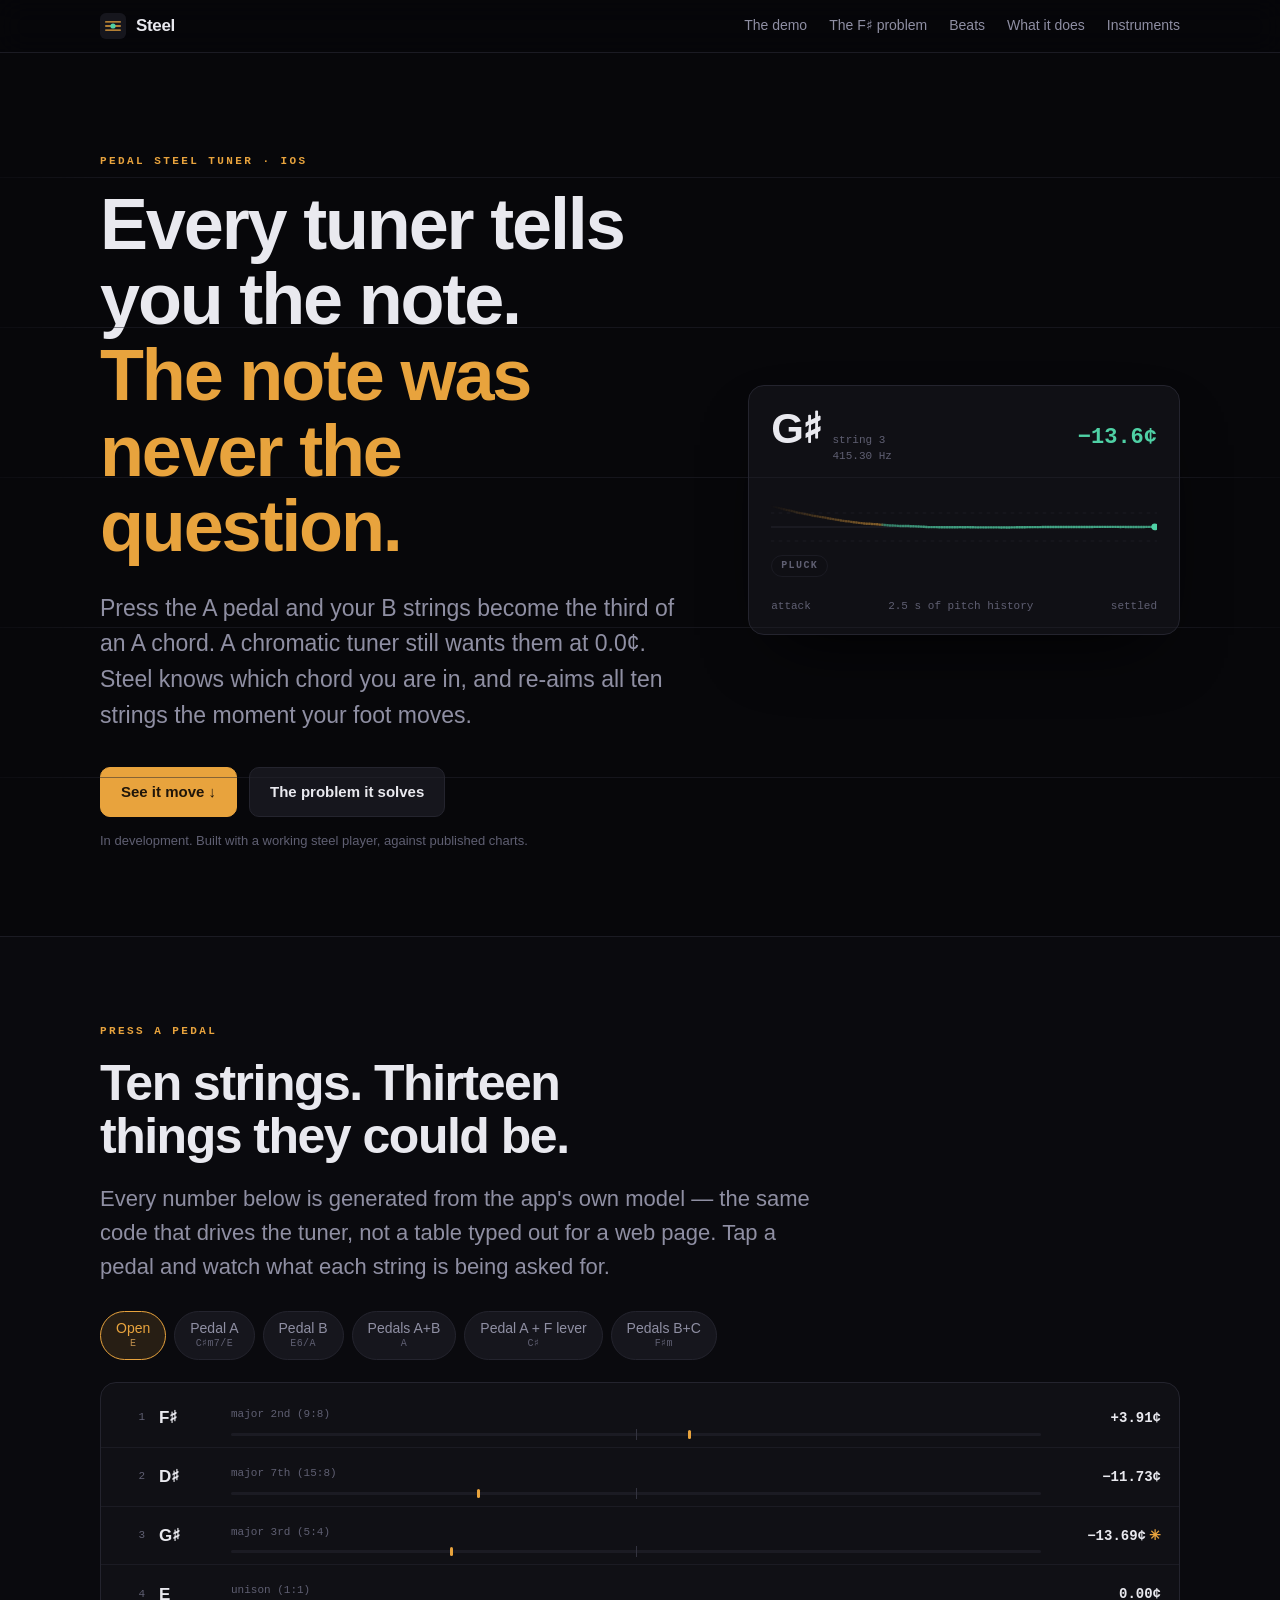
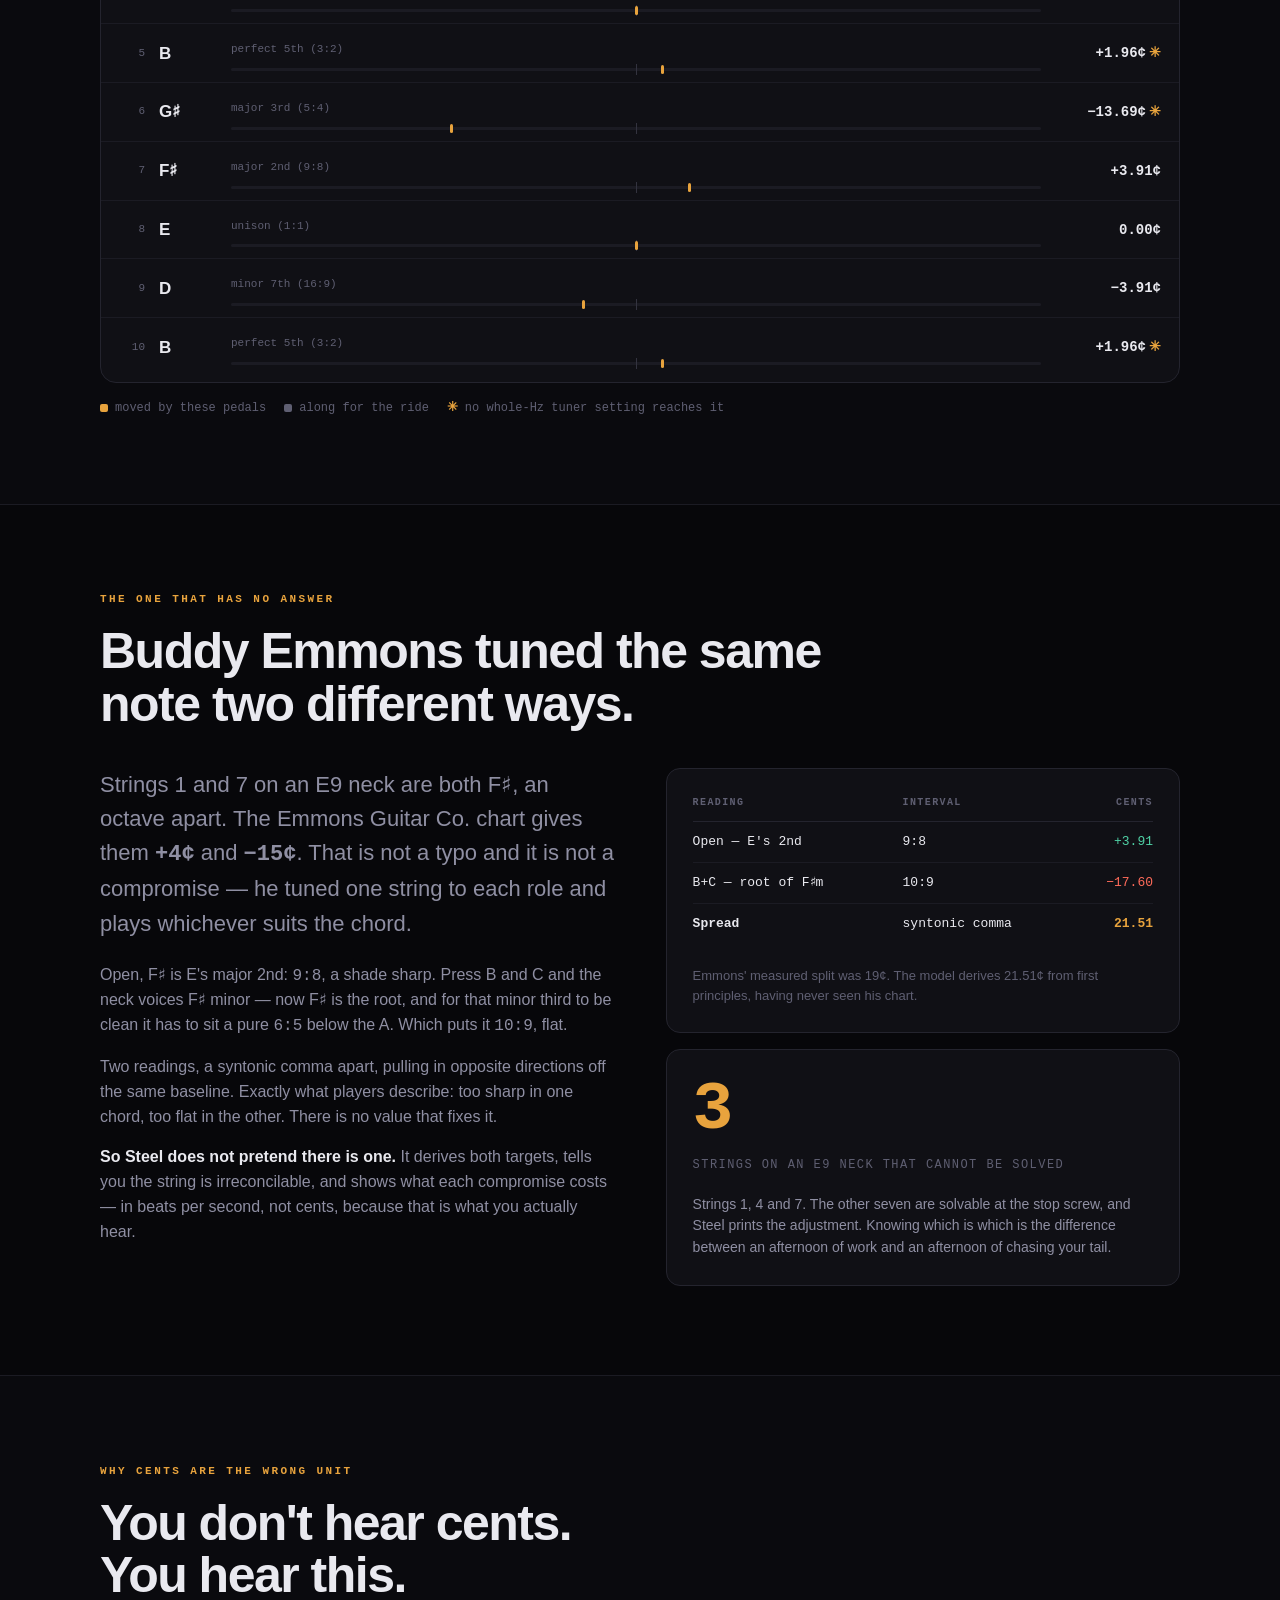
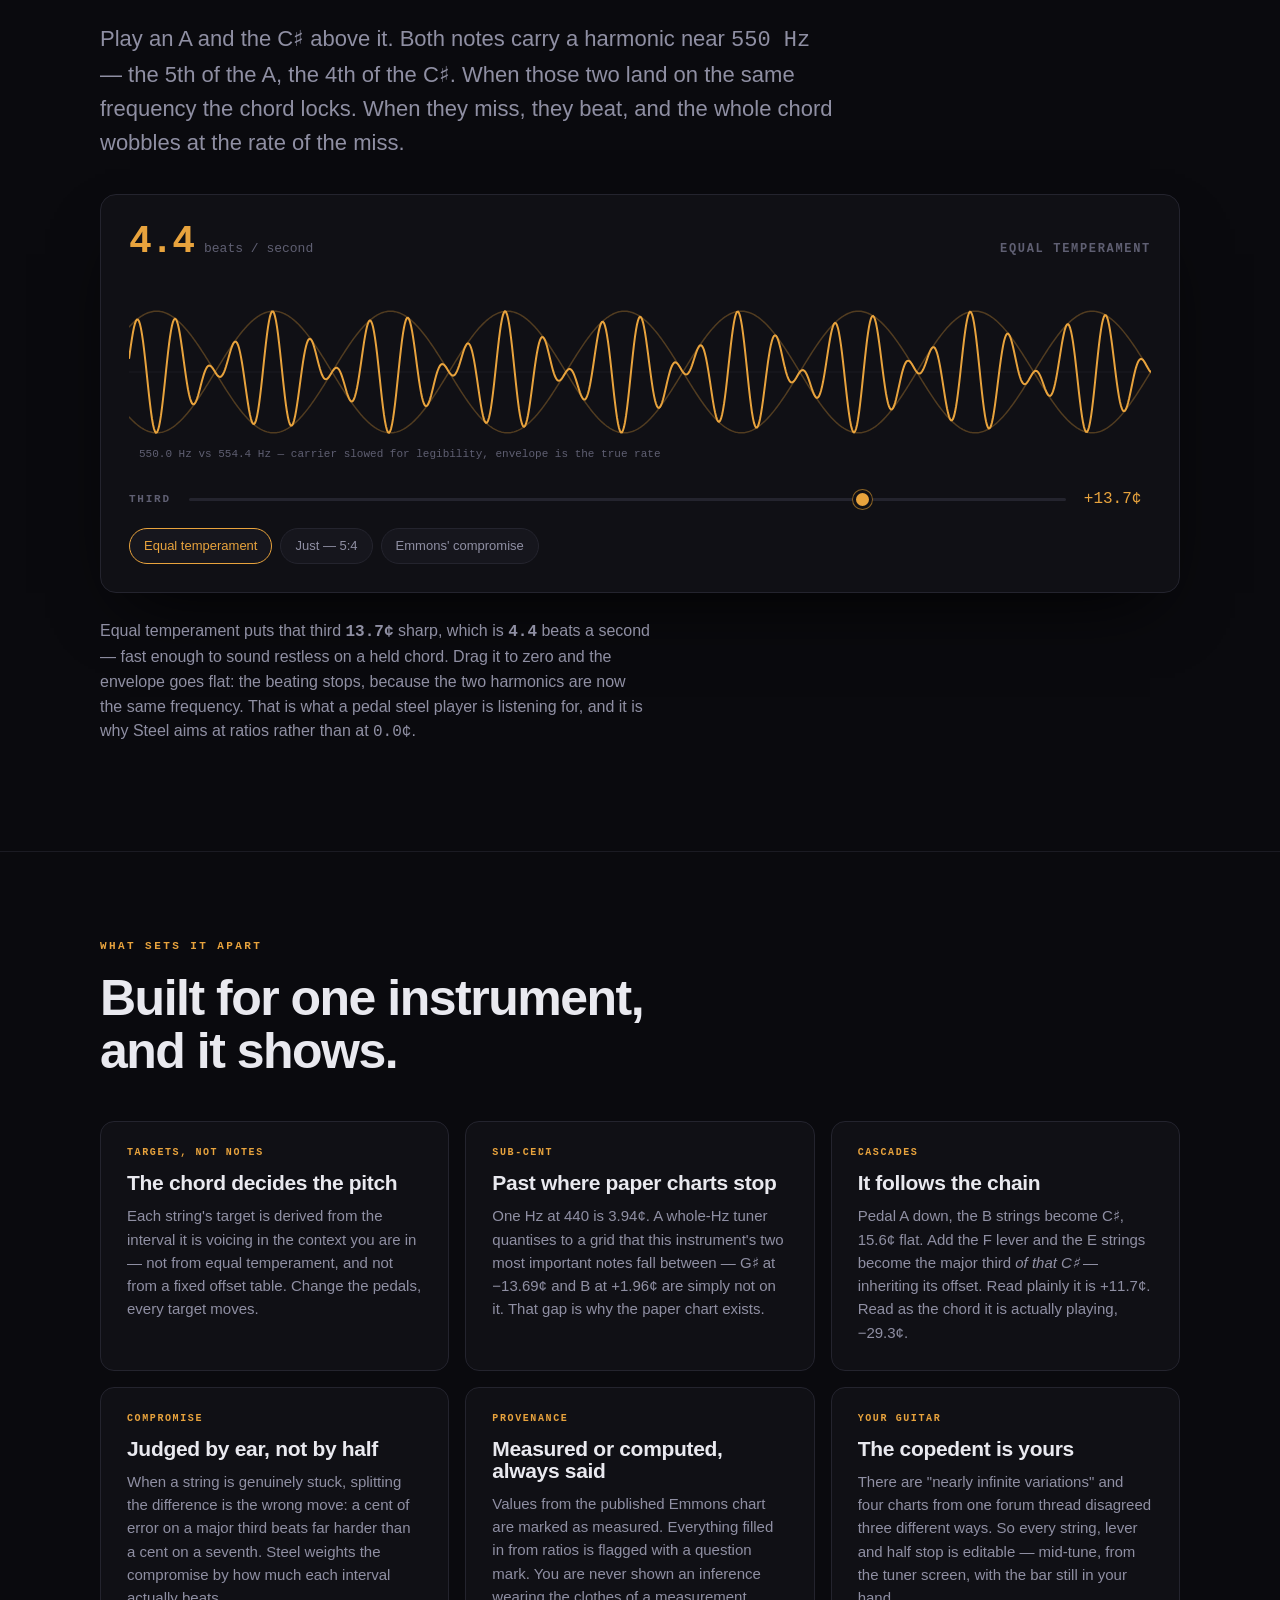
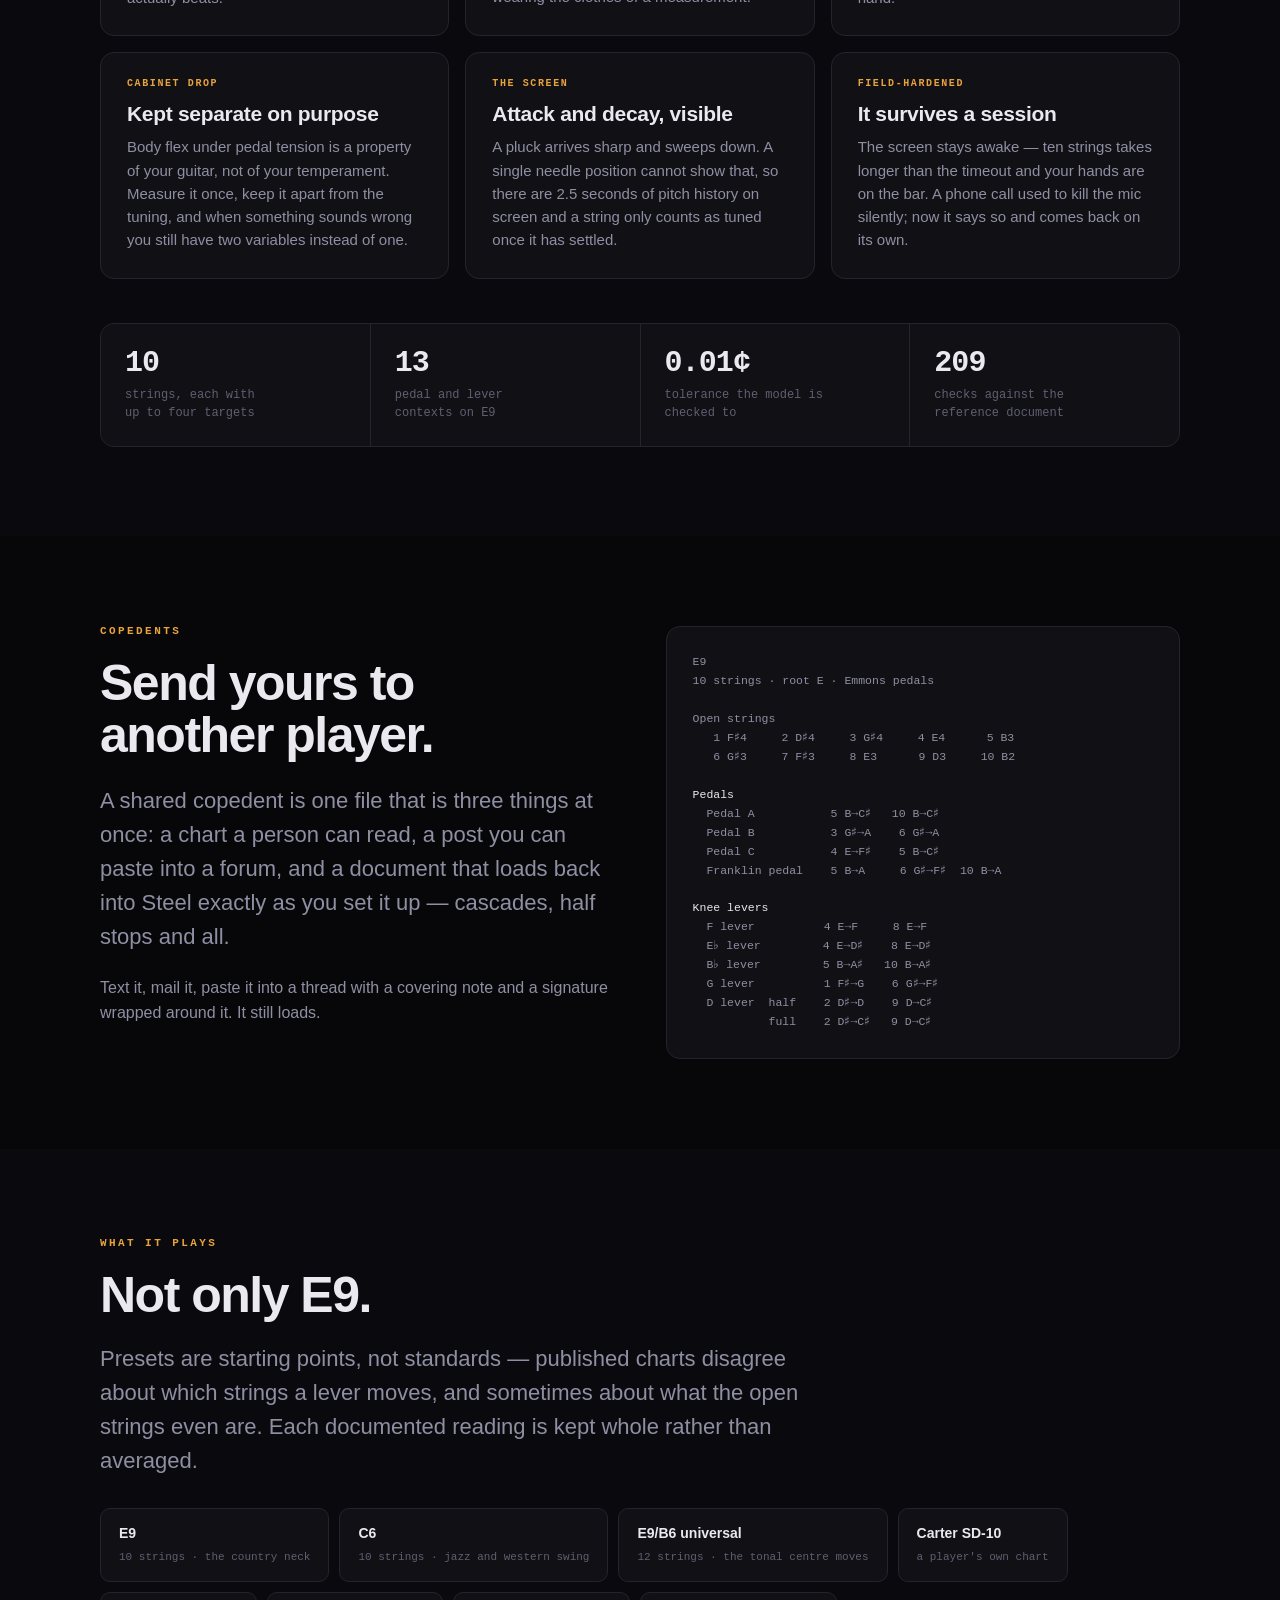
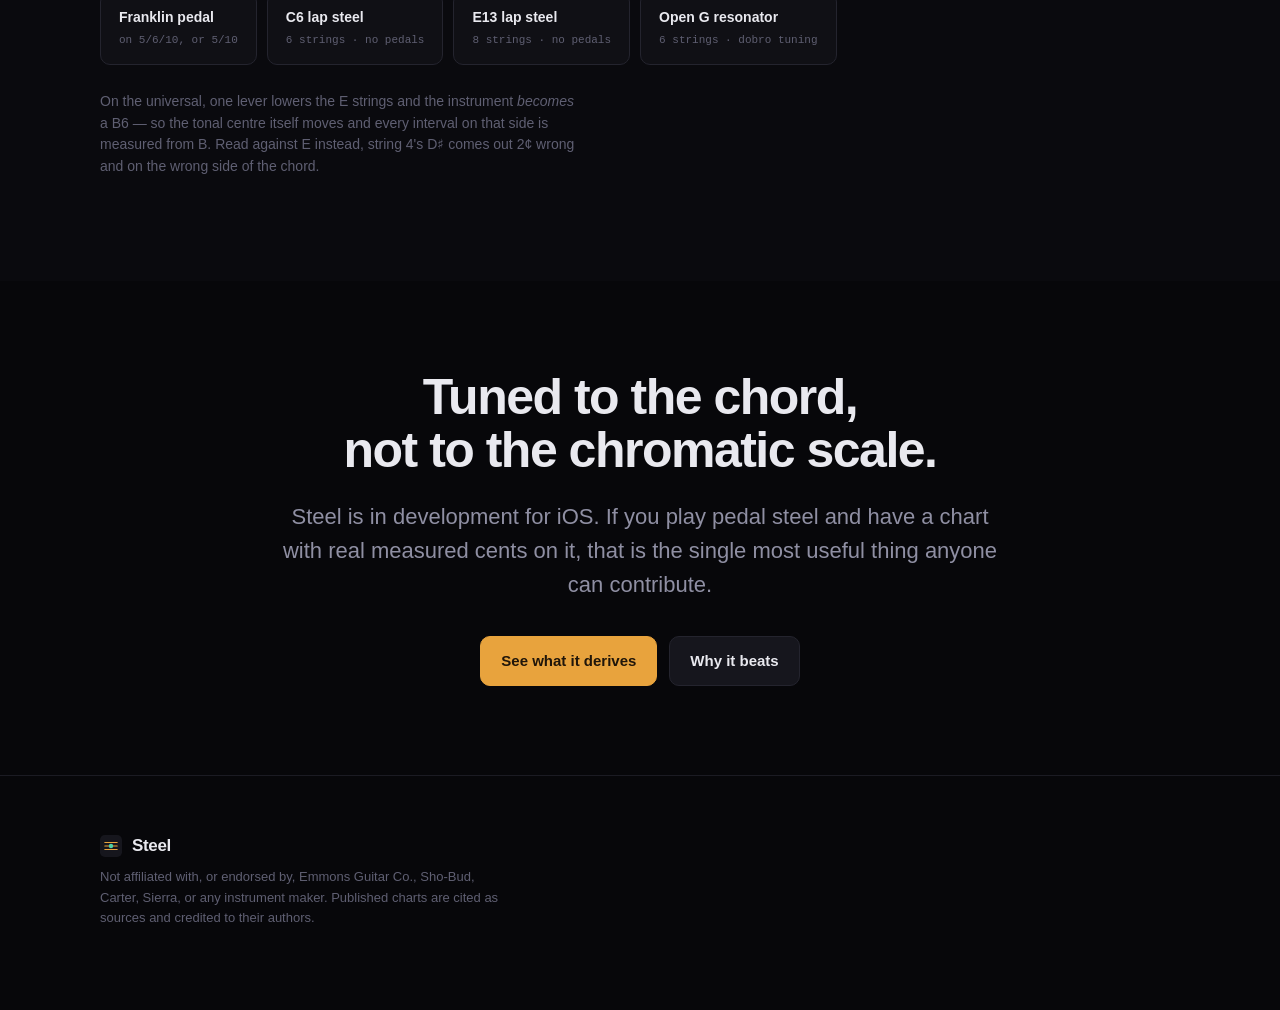
==== commit ce35a284: "Remove personal GitHub links from the site The app is heading for a public launch, so the landing pa" ====
--- a/index.html
+++ b/index.html
@@ -636,7 +636,8 @@
       can contribute.
     </p>
     <div class="cta" style="justify-content:center">
-      <a class="btn primary" href="https://github.com/indianarobbins">Follow the build</a>
+      <a class="btn primary" href="#demo">See what it derives</a>
+      <a class="btn" href="#beats">Why it beats</a>
     </div>
   </div>
 </section>
@@ -659,9 +660,6 @@
         Sierra, or any instrument maker. Published charts are cited as sources
         and credited to their authors.
       </p>
-    </div>
-    <div style="margin-left:auto">
-      <a href="https://github.com/indianarobbins">GitHub</a>
     </div>
   </div>
 </footer>
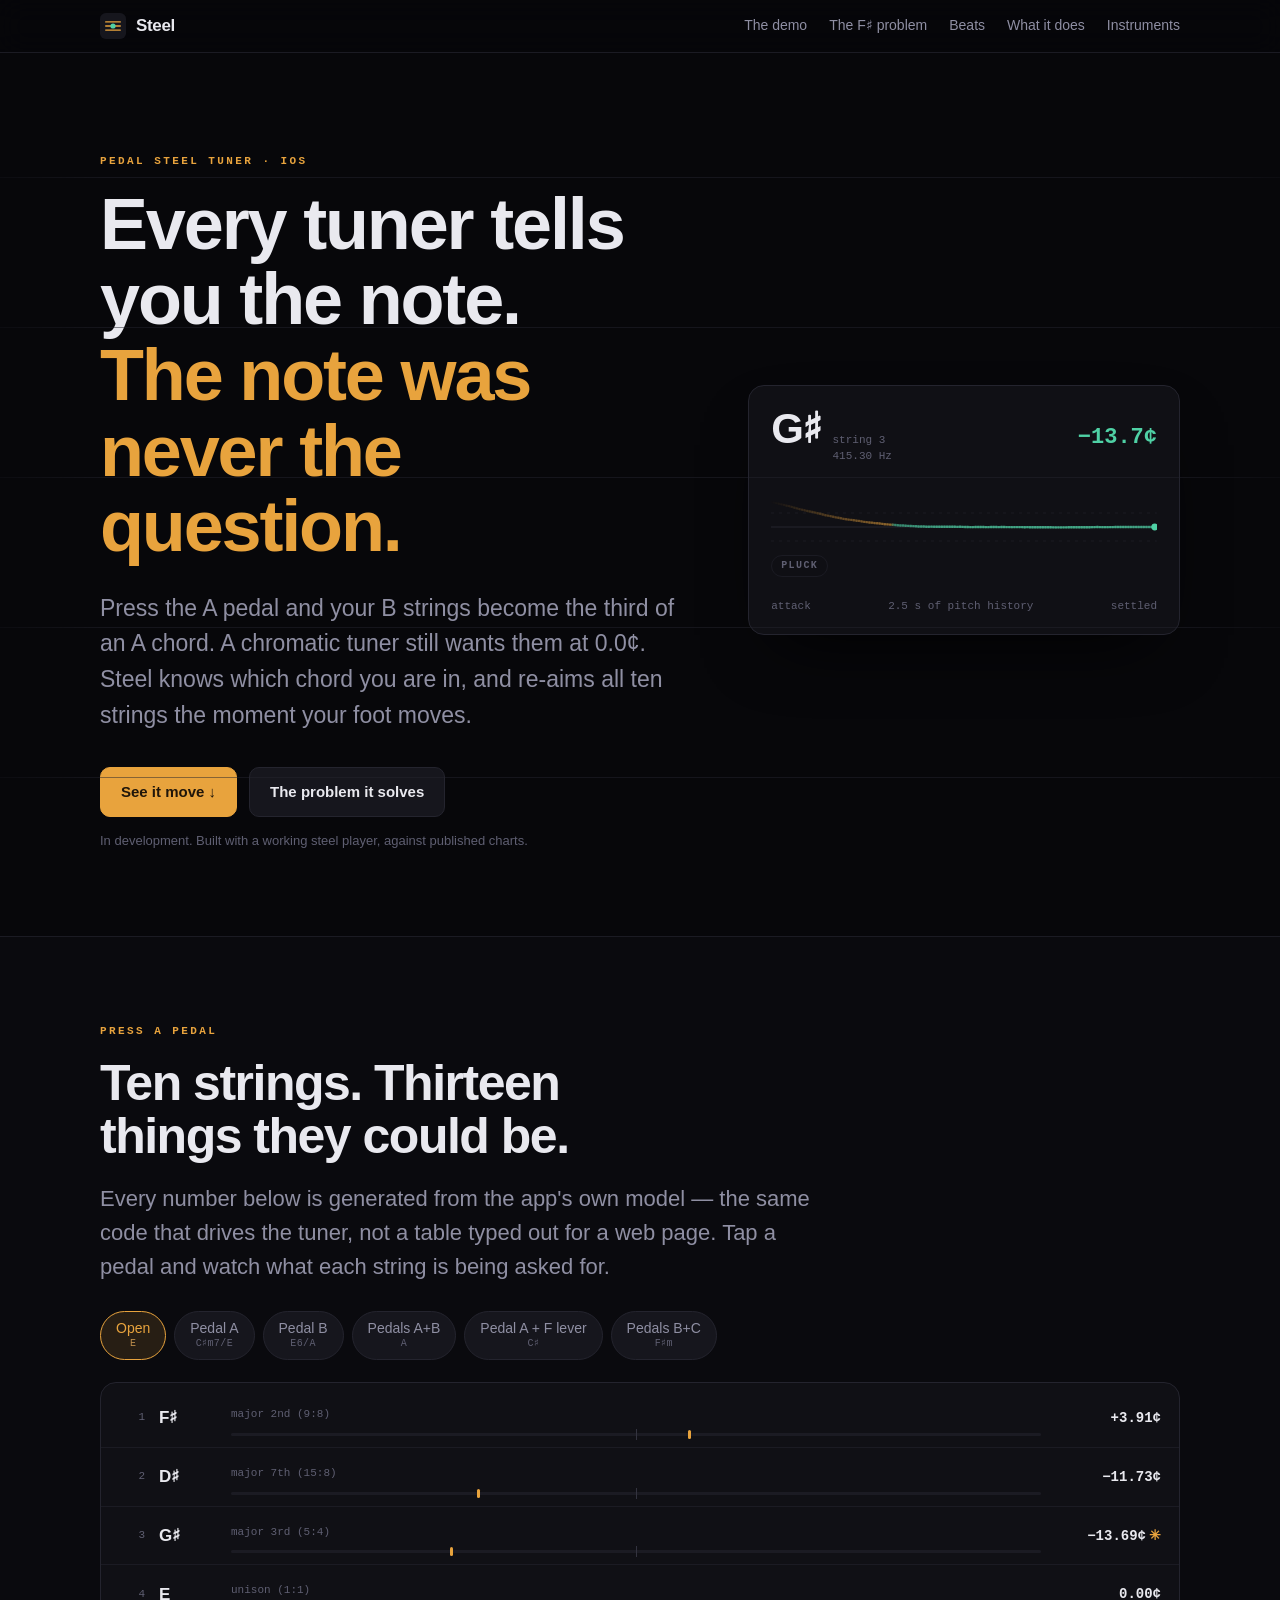
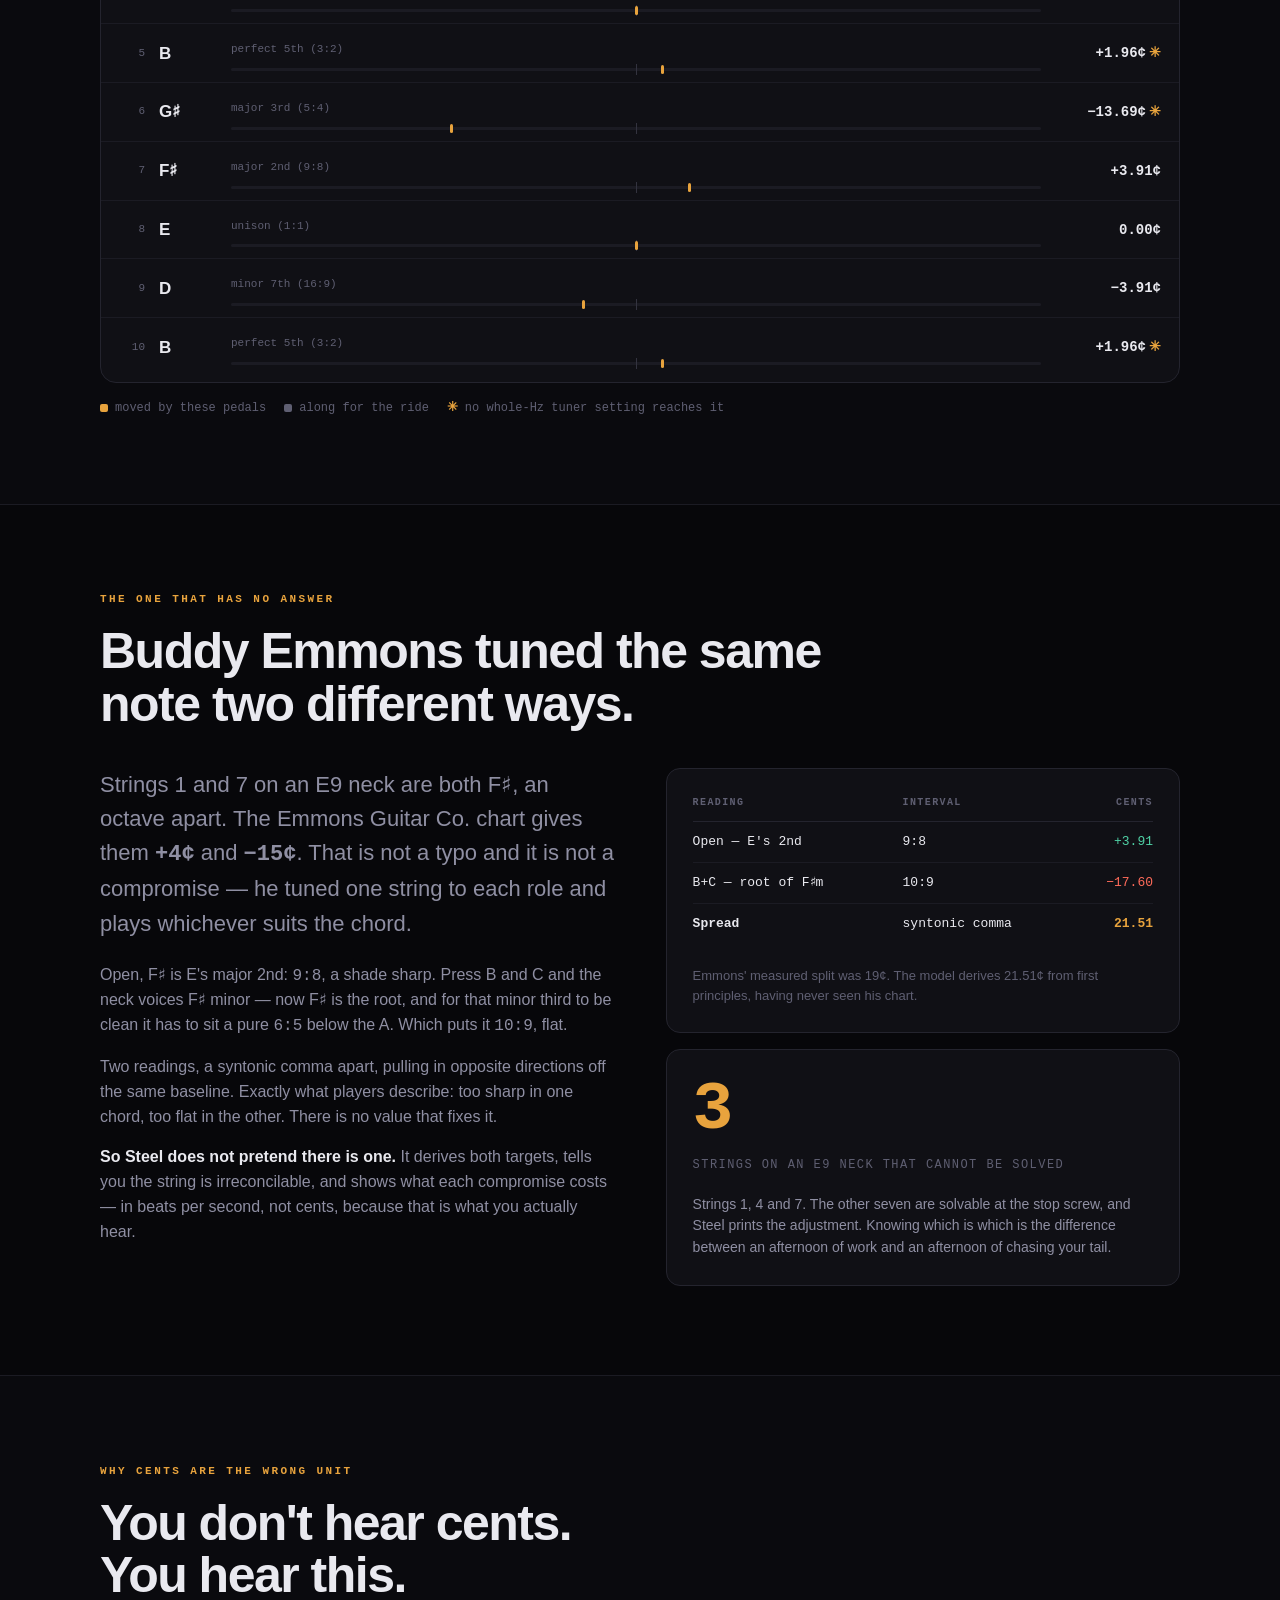
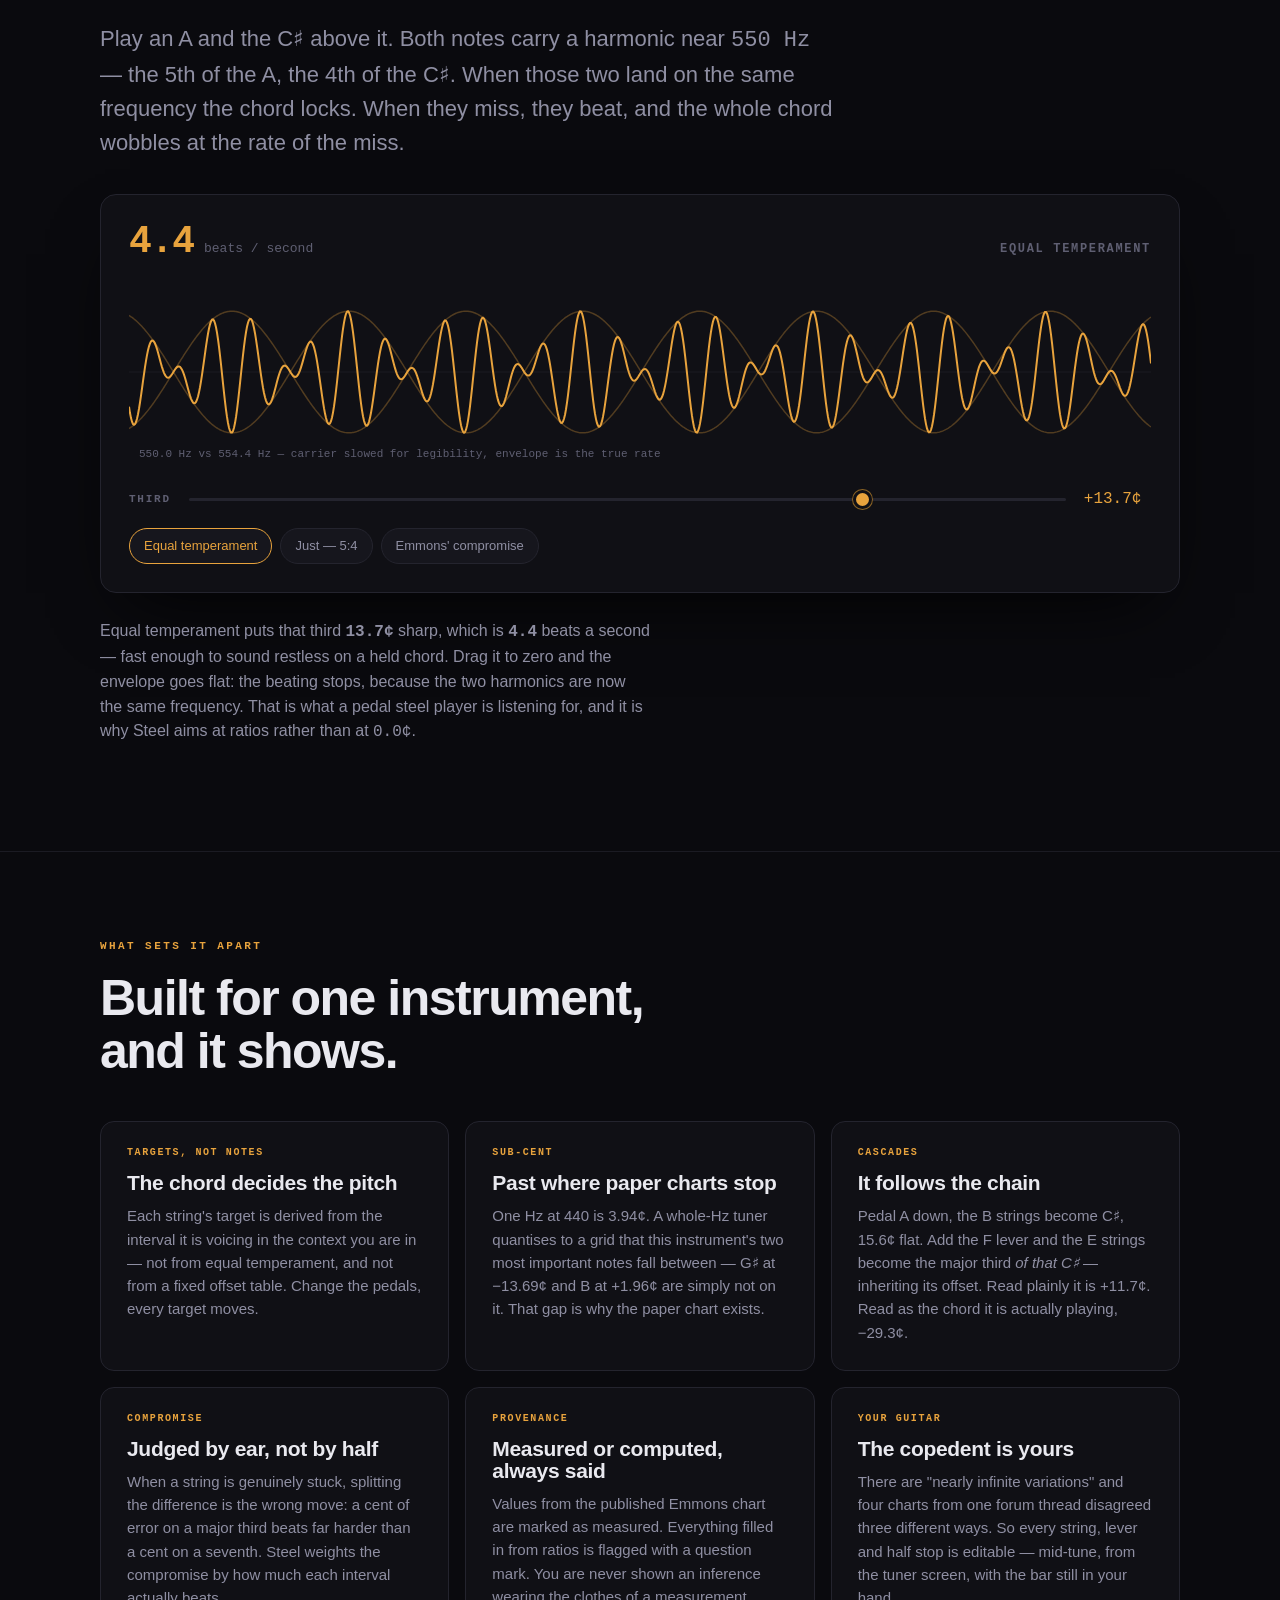
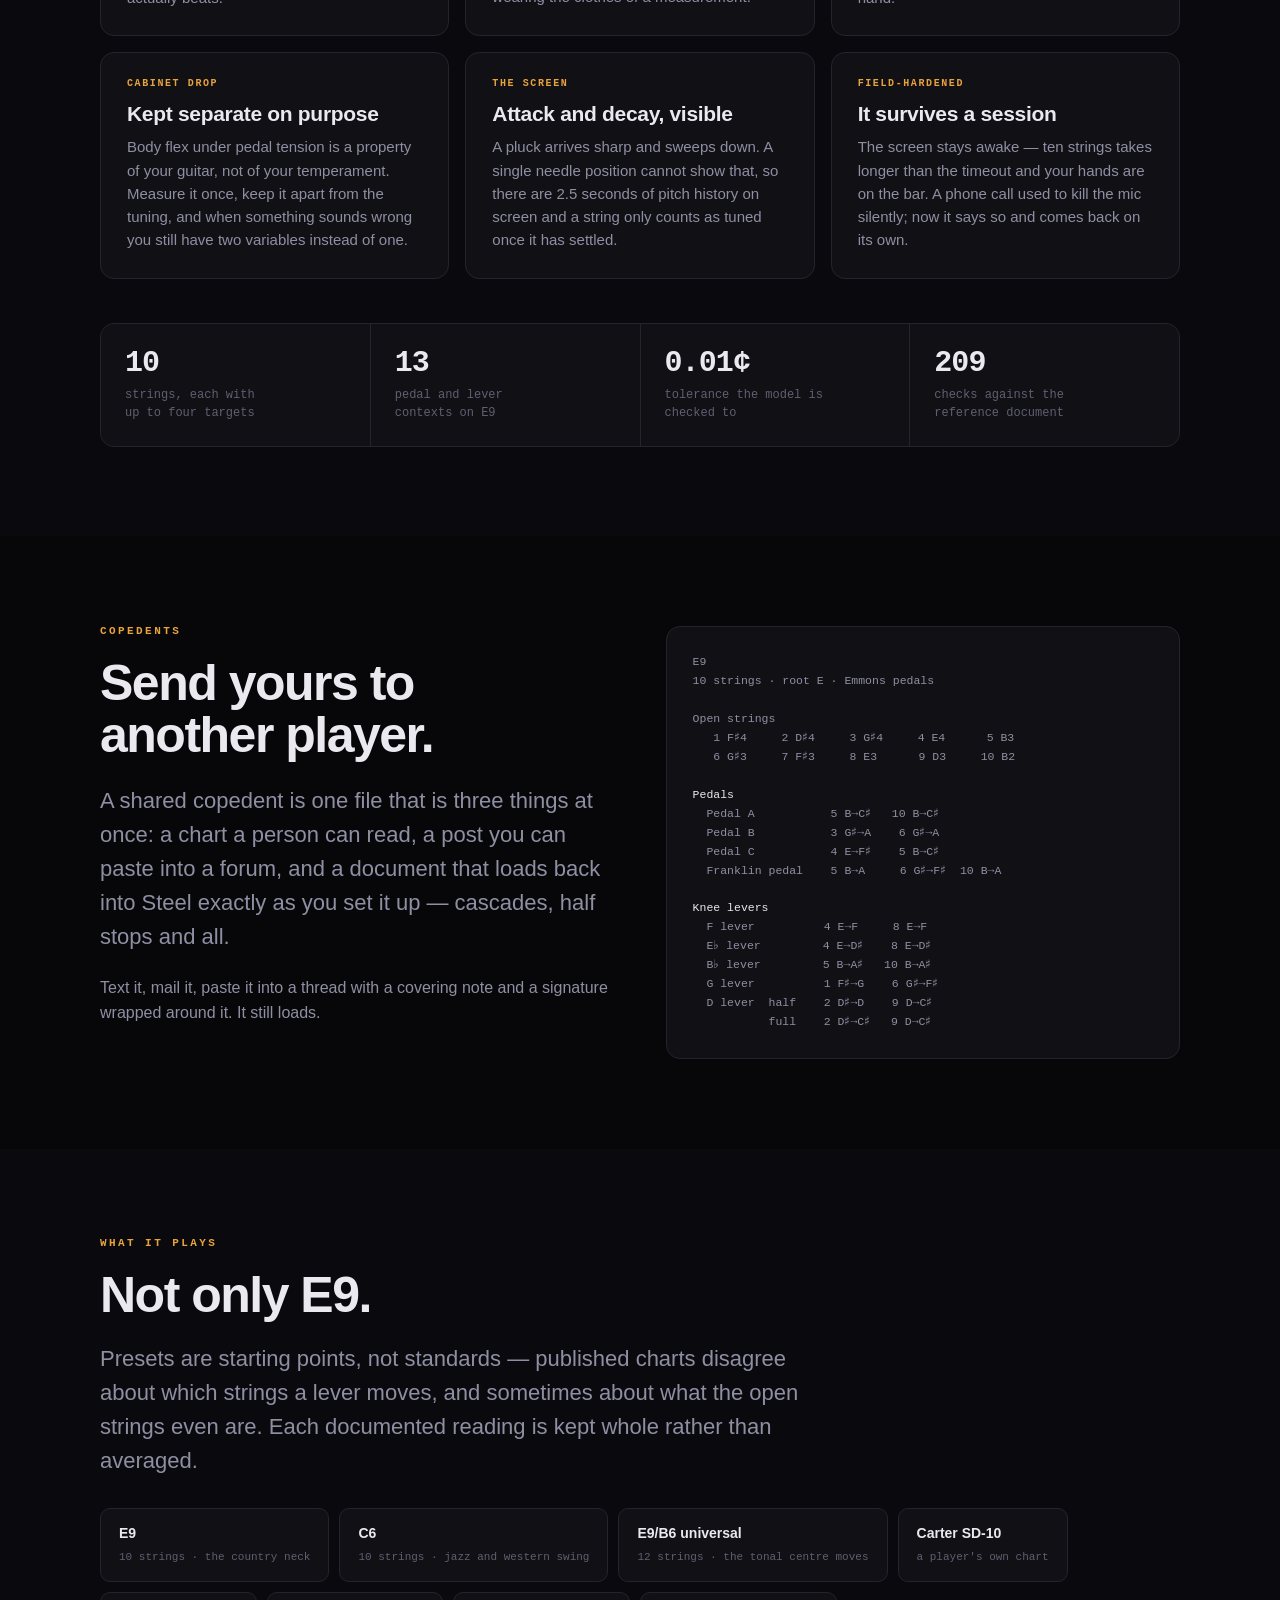
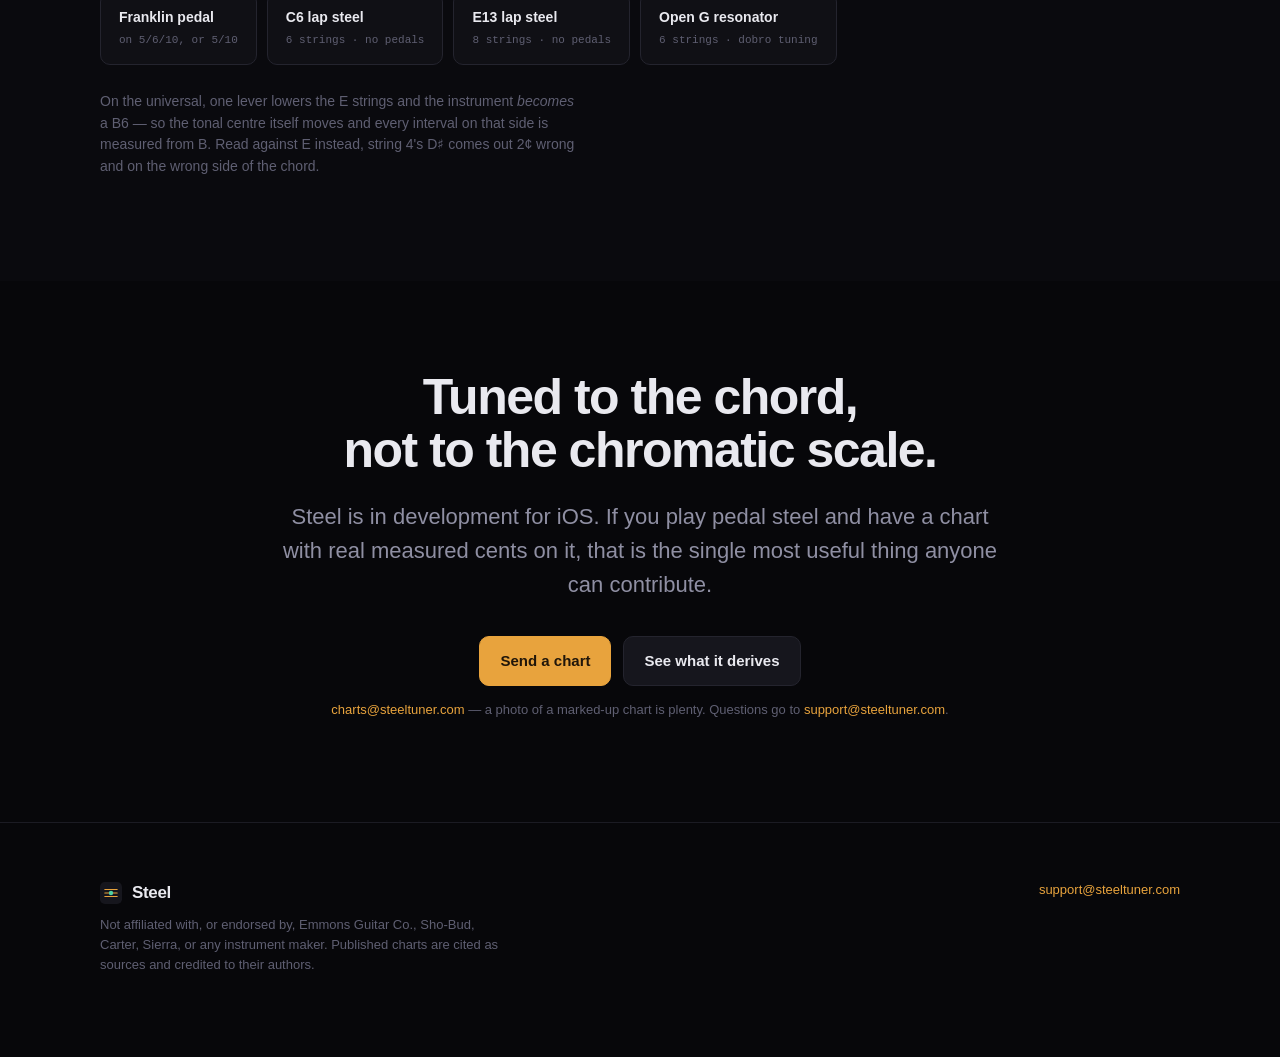
==== commit 6926921b: "Add contact addresses, drop the GitHub Pages CNAME The contribute-a-chart section now has somewhere " ====
--- a/index.html
+++ b/index.html
@@ -636,9 +636,14 @@
       can contribute.
     </p>
     <div class="cta" style="justify-content:center">
-      <a class="btn primary" href="#demo">See what it derives</a>
-      <a class="btn" href="#beats">Why it beats</a>
-    </div>
+      <a class="btn primary" href="mailto:charts@steeltuner.com?subject=Chart%20for%20Steel">Send a chart</a>
+      <a class="btn" href="#demo">See what it derives</a>
+    </div>
+    <p class="hint" style="text-align:center">
+      <a href="mailto:charts@steeltuner.com">charts@steeltuner.com</a>
+      — a photo of a marked-up chart is plenty. Questions go to
+      <a href="mailto:support@steeltuner.com">support@steeltuner.com</a>.
+    </p>
   </div>
 </section>
 
@@ -660,6 +665,9 @@
         Sierra, or any instrument maker. Published charts are cited as sources
         and credited to their authors.
       </p>
+    </div>
+    <div style="margin-left:auto">
+      <a href="mailto:support@steeltuner.com">support@steeltuner.com</a>
     </div>
   </div>
 </footer>
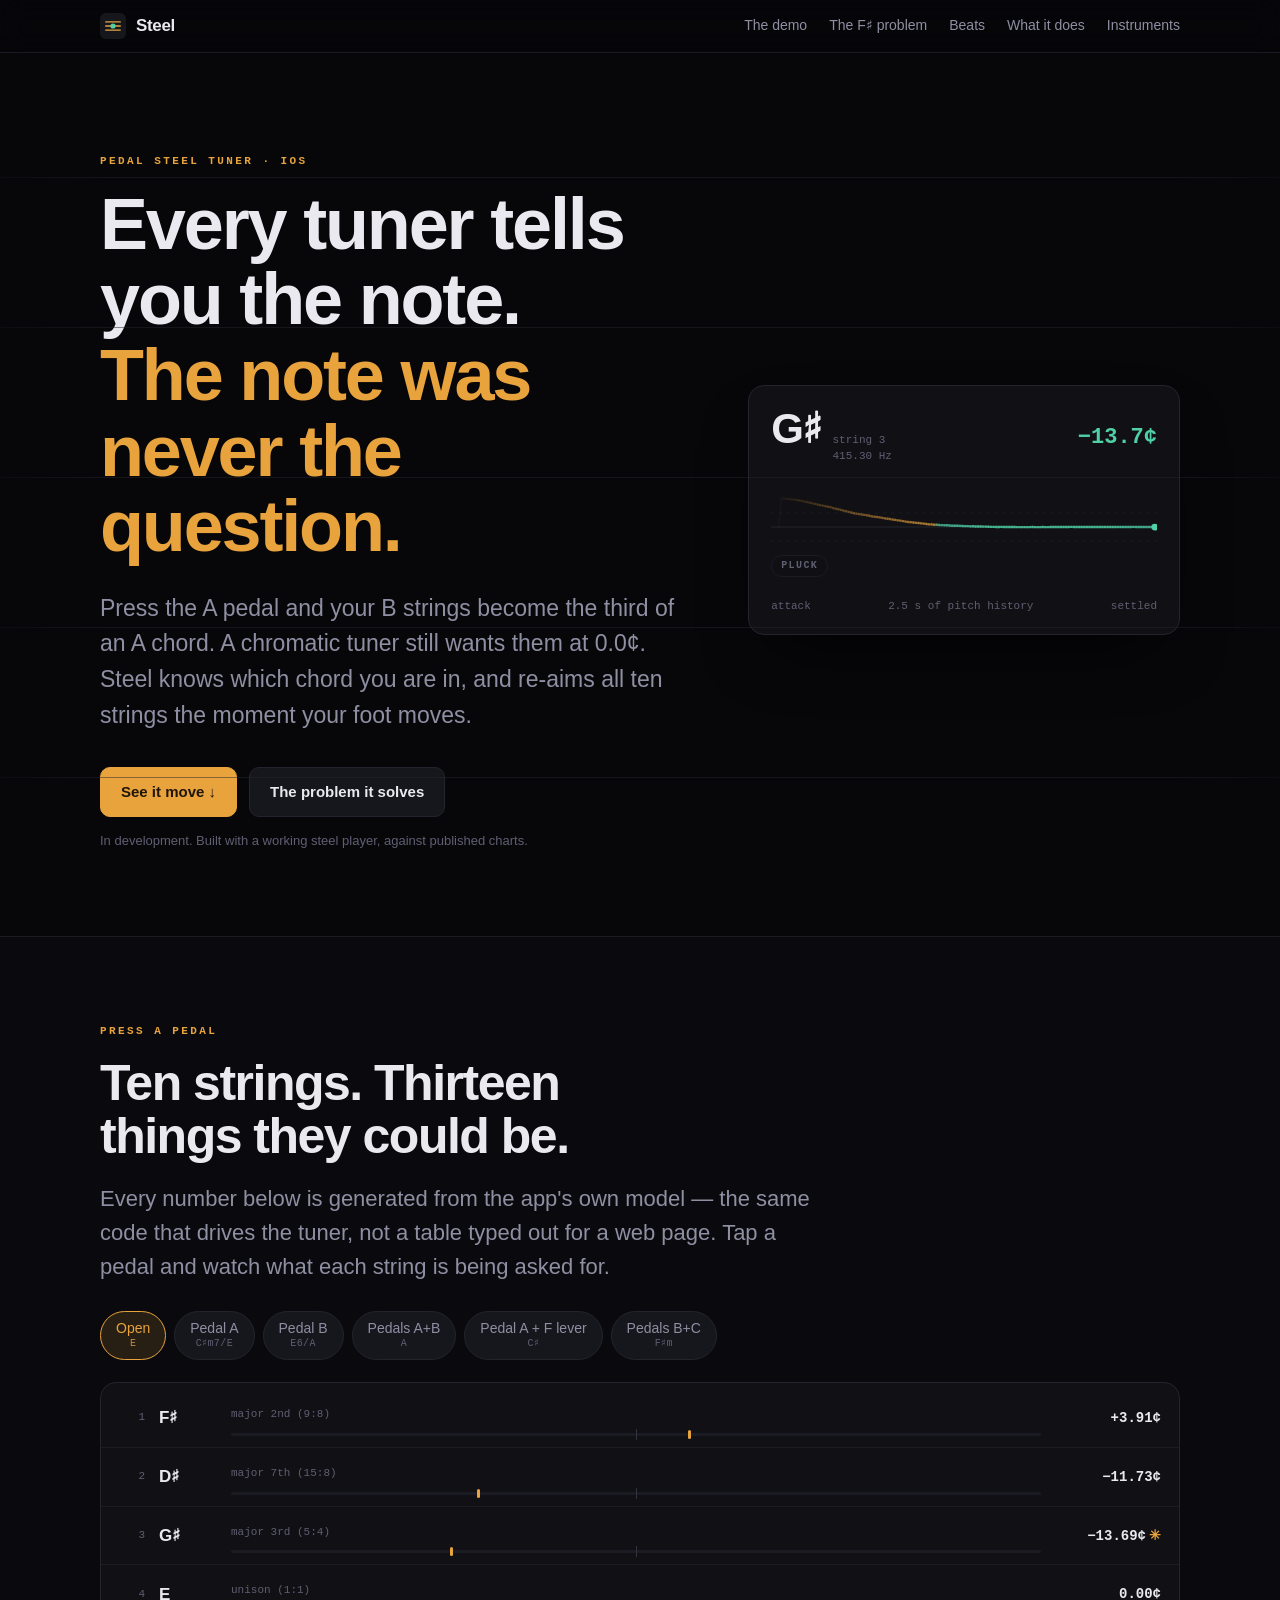
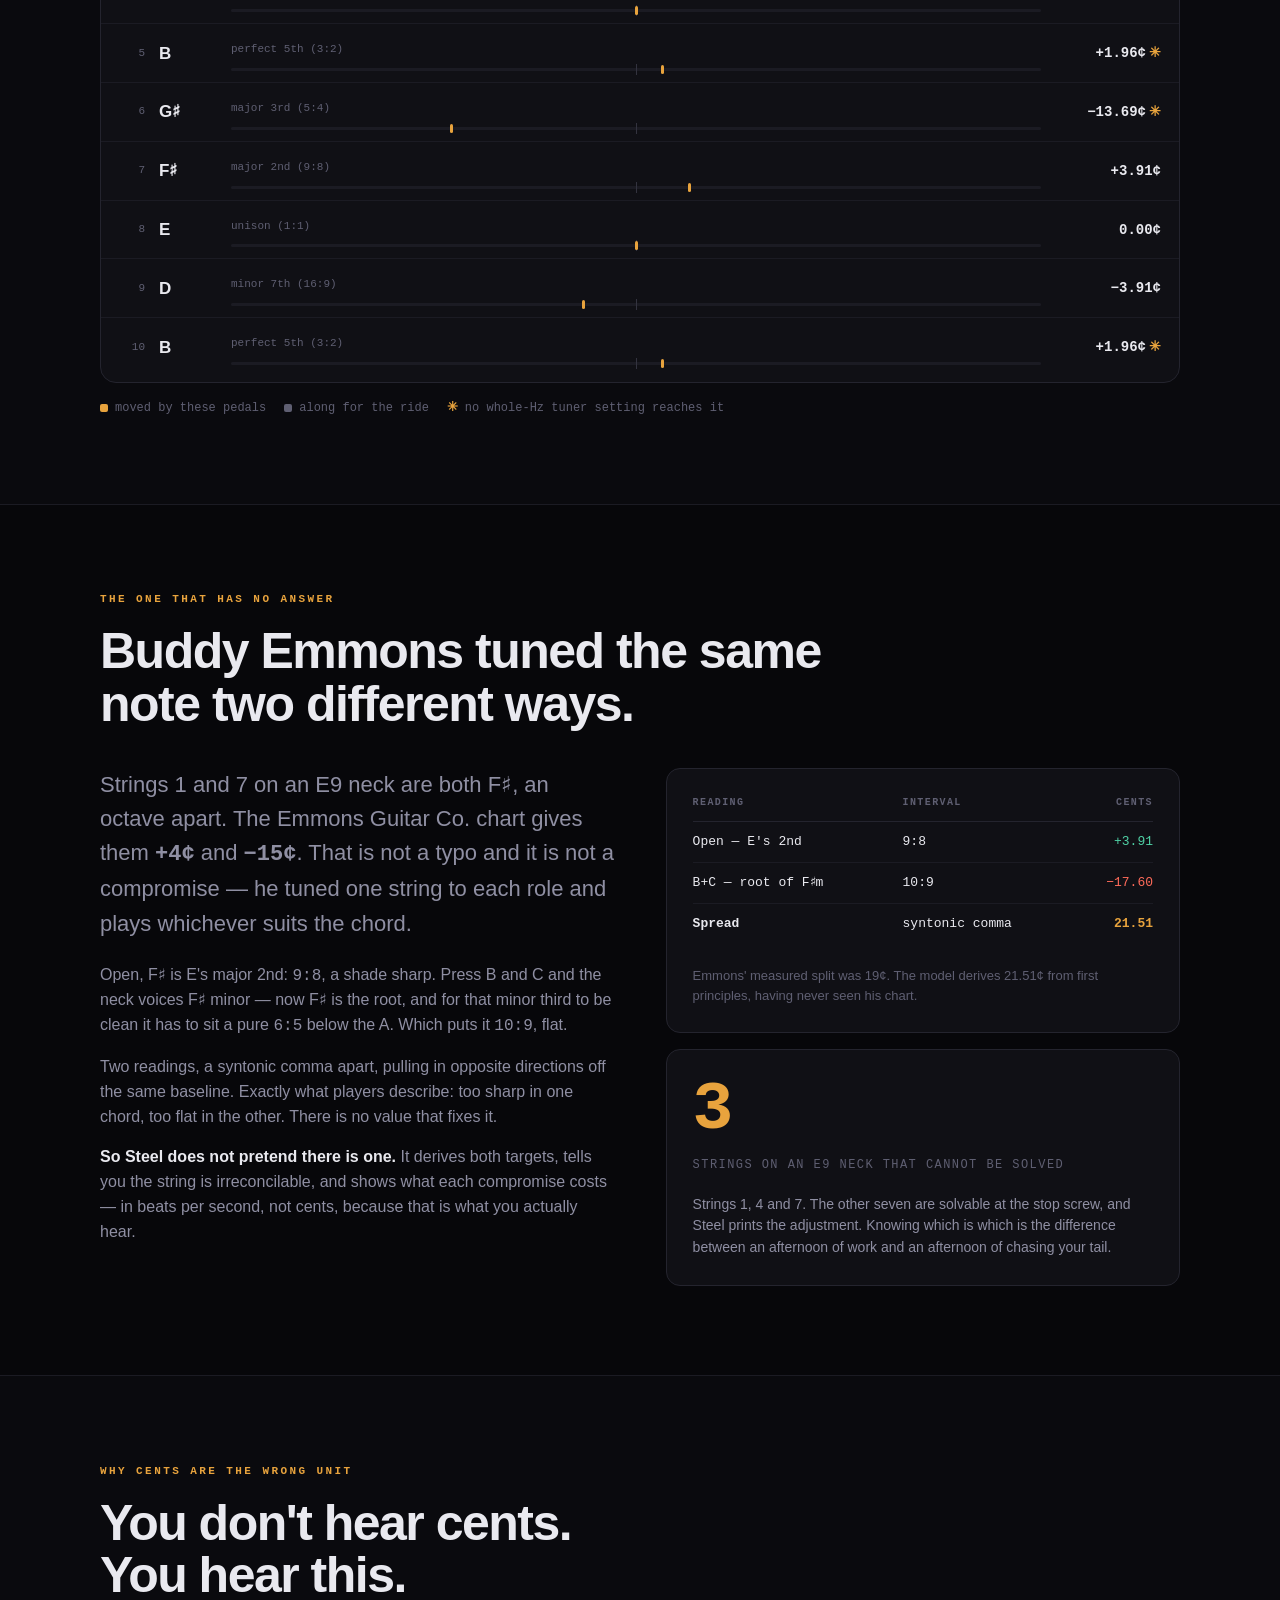
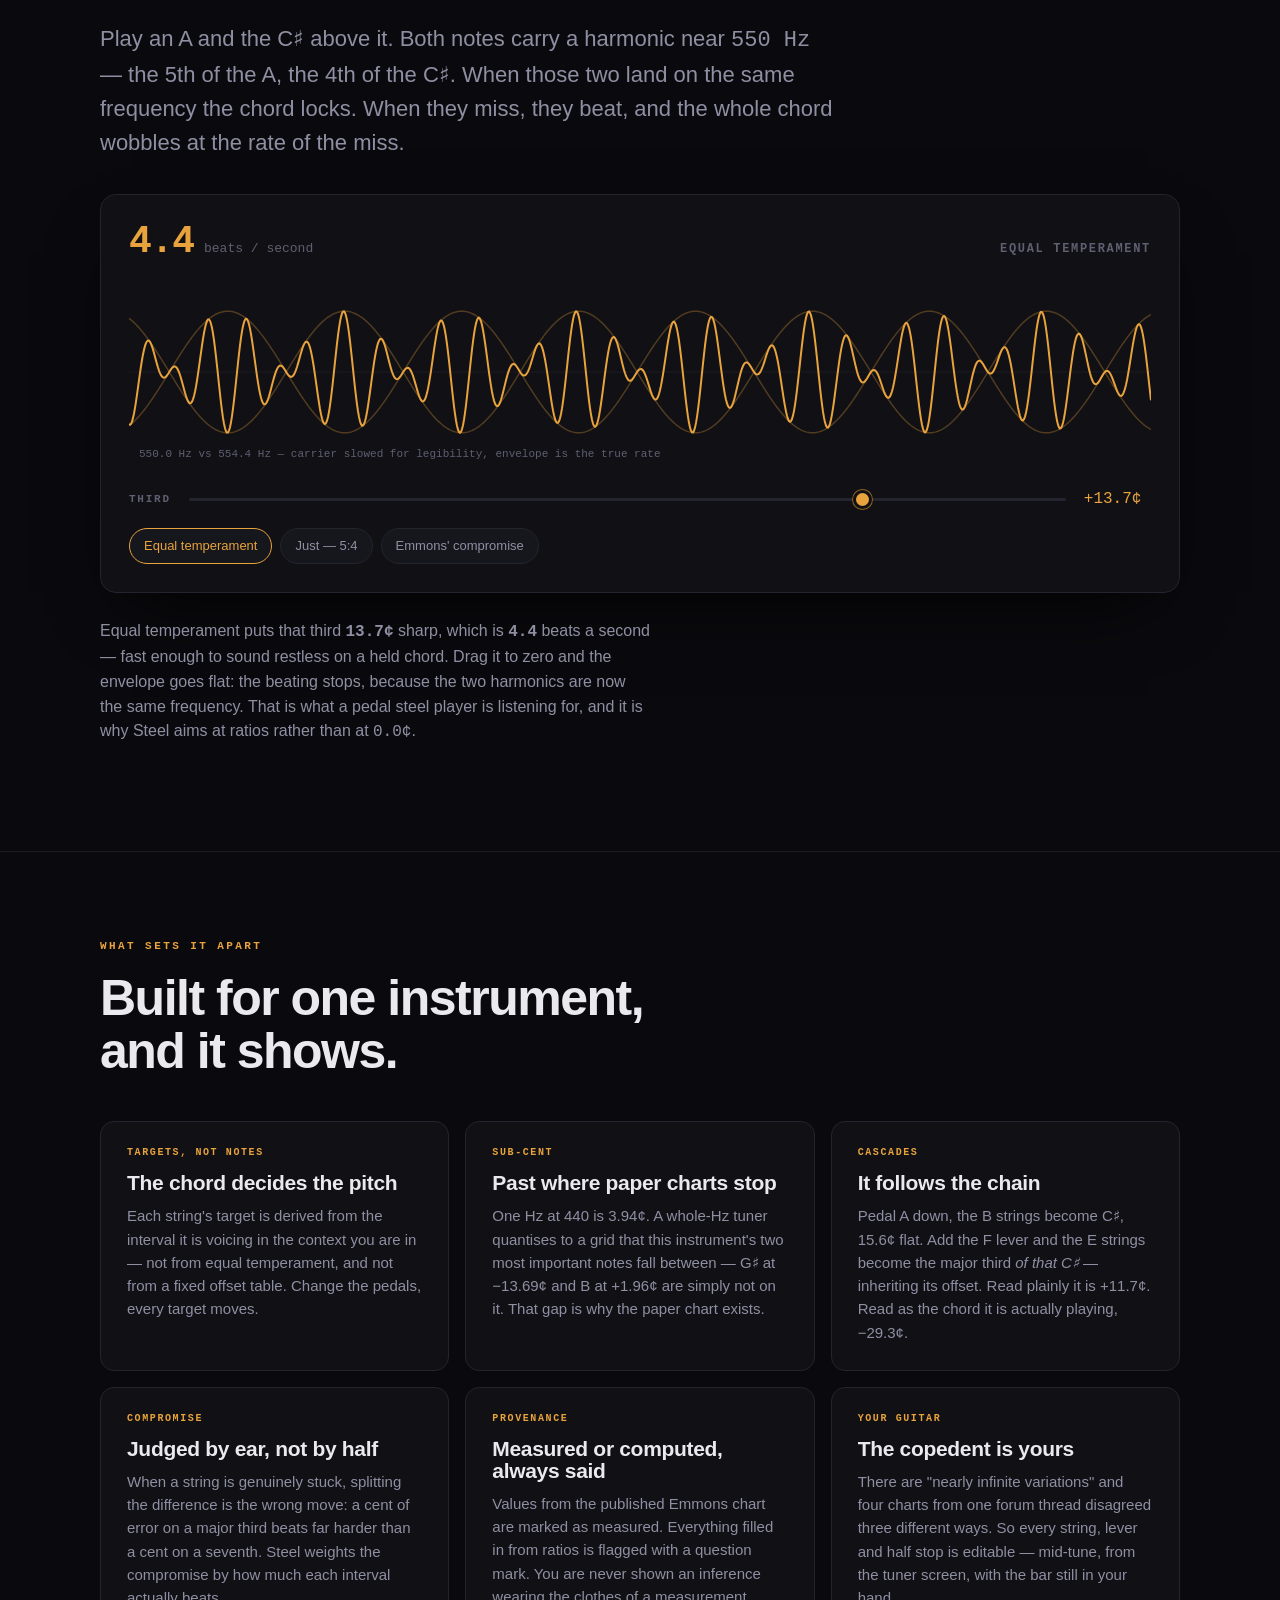
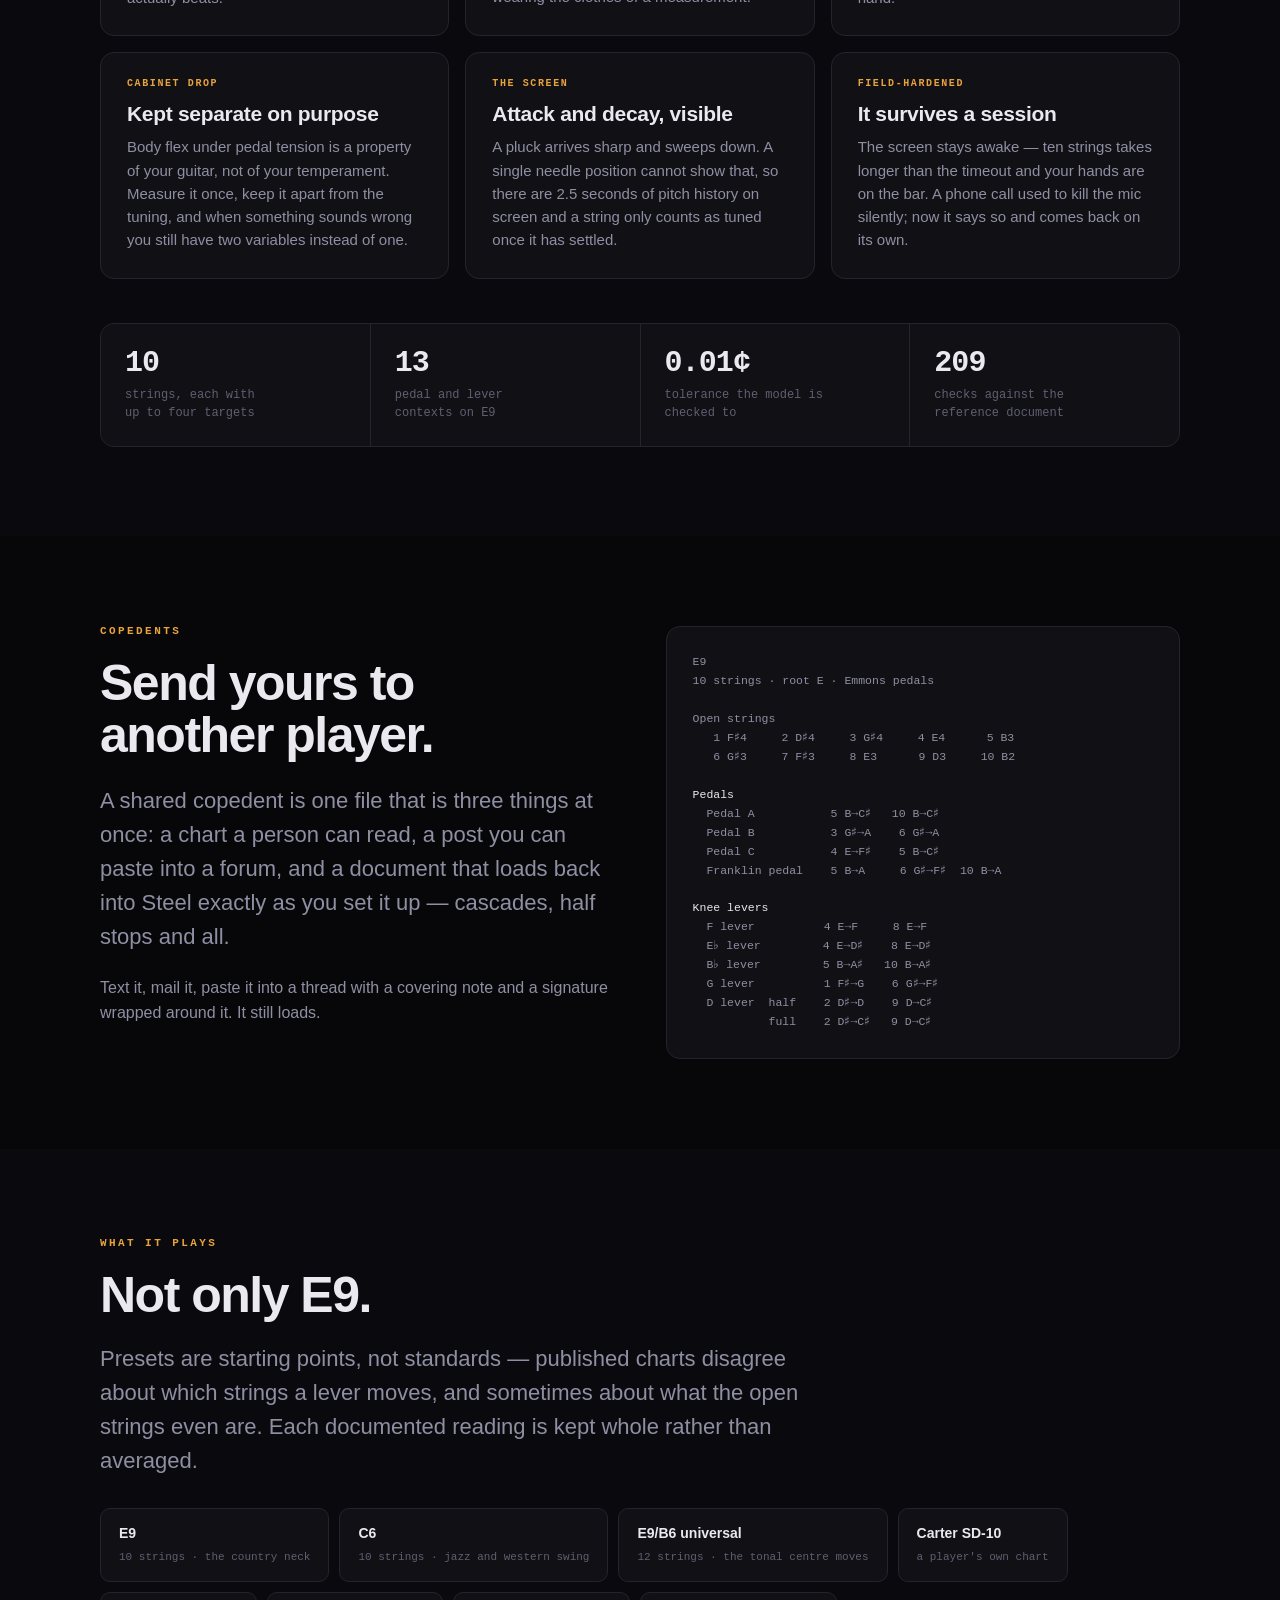
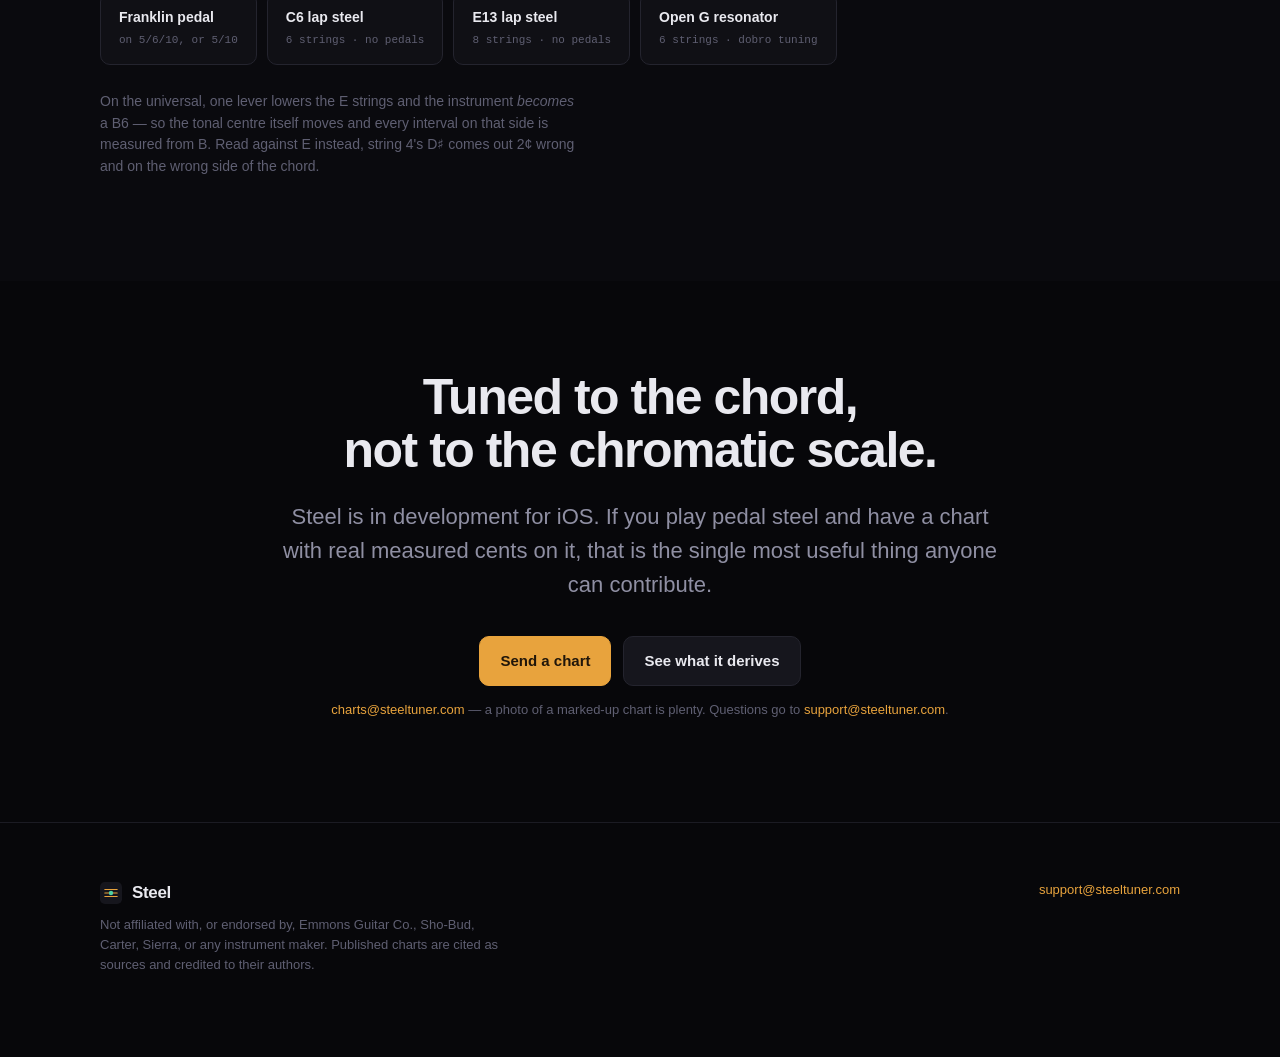
==== commit c1e087a5: "Add an Open Graph share card Links to the site unfurled with a generic browser icon because the page" ====
--- a/index.html
+++ b/index.html
@@ -9,6 +9,20 @@
 <meta property="og:title" content="Steel — a tuner that knows which chord you're in">
 <meta property="og:description" content="Every tuner tells you the note. On a pedal steel the note was never the question.">
 <meta property="og:type" content="website">
+<meta property="og:url" content="https://steeltuner.com/">
+<meta property="og:site_name" content="Steel">
+<!-- Absolute URL: iMessage, Slack and the rest fetch this without a page
+     context, so a relative path silently yields no preview image. -->
+<meta property="og:image" content="https://steeltuner.com/og.png">
+<meta property="og:image:type" content="image/png">
+<meta property="og:image:width" content="1200">
+<meta property="og:image:height" content="630">
+<meta property="og:image:alt" content="Steel - every tuner tells you the note. The note was never the question.">
+<meta name="twitter:card" content="summary_large_image">
+<meta name="twitter:title" content="Steel - a tuner that knows which chord you're in">
+<meta name="twitter:description" content="Every tuner tells you the note. On a pedal steel the note was never the question.">
+<meta name="twitter:image" content="https://steeltuner.com/og.png">
+<meta name="theme-color" content="#07070a">
 <link rel="icon" href="data:image/svg+xml,<svg xmlns='http://www.w3.org/2000/svg' viewBox='0 0 32 32'><rect width='32' height='32' rx='7' fill='%230d0d10'/><g stroke='%23e8a33d' stroke-width='1.6' stroke-linecap='round'><path d='M7 11h18M7 16h18M7 21h18'/></g><circle cx='16' cy='16' r='3.2' fill='%234fd1a5'/></svg>">
 <style>
 :root{
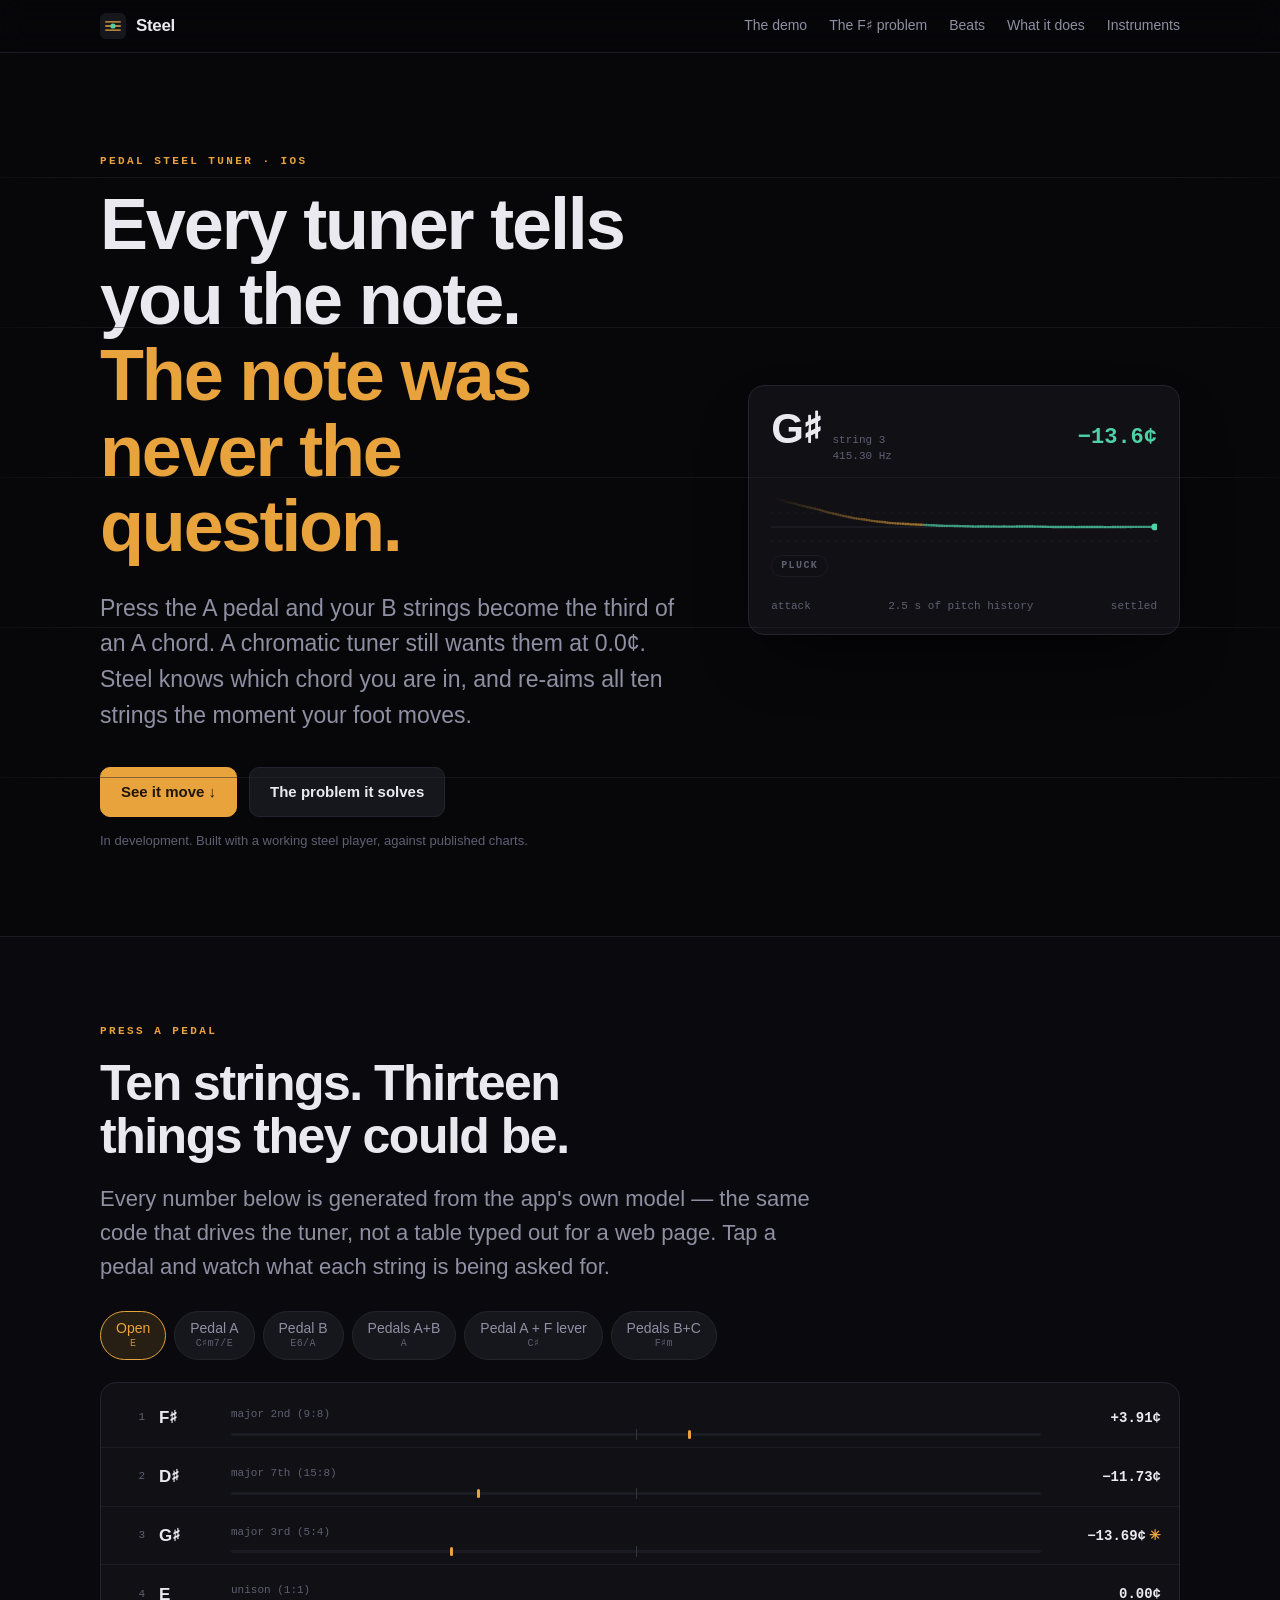
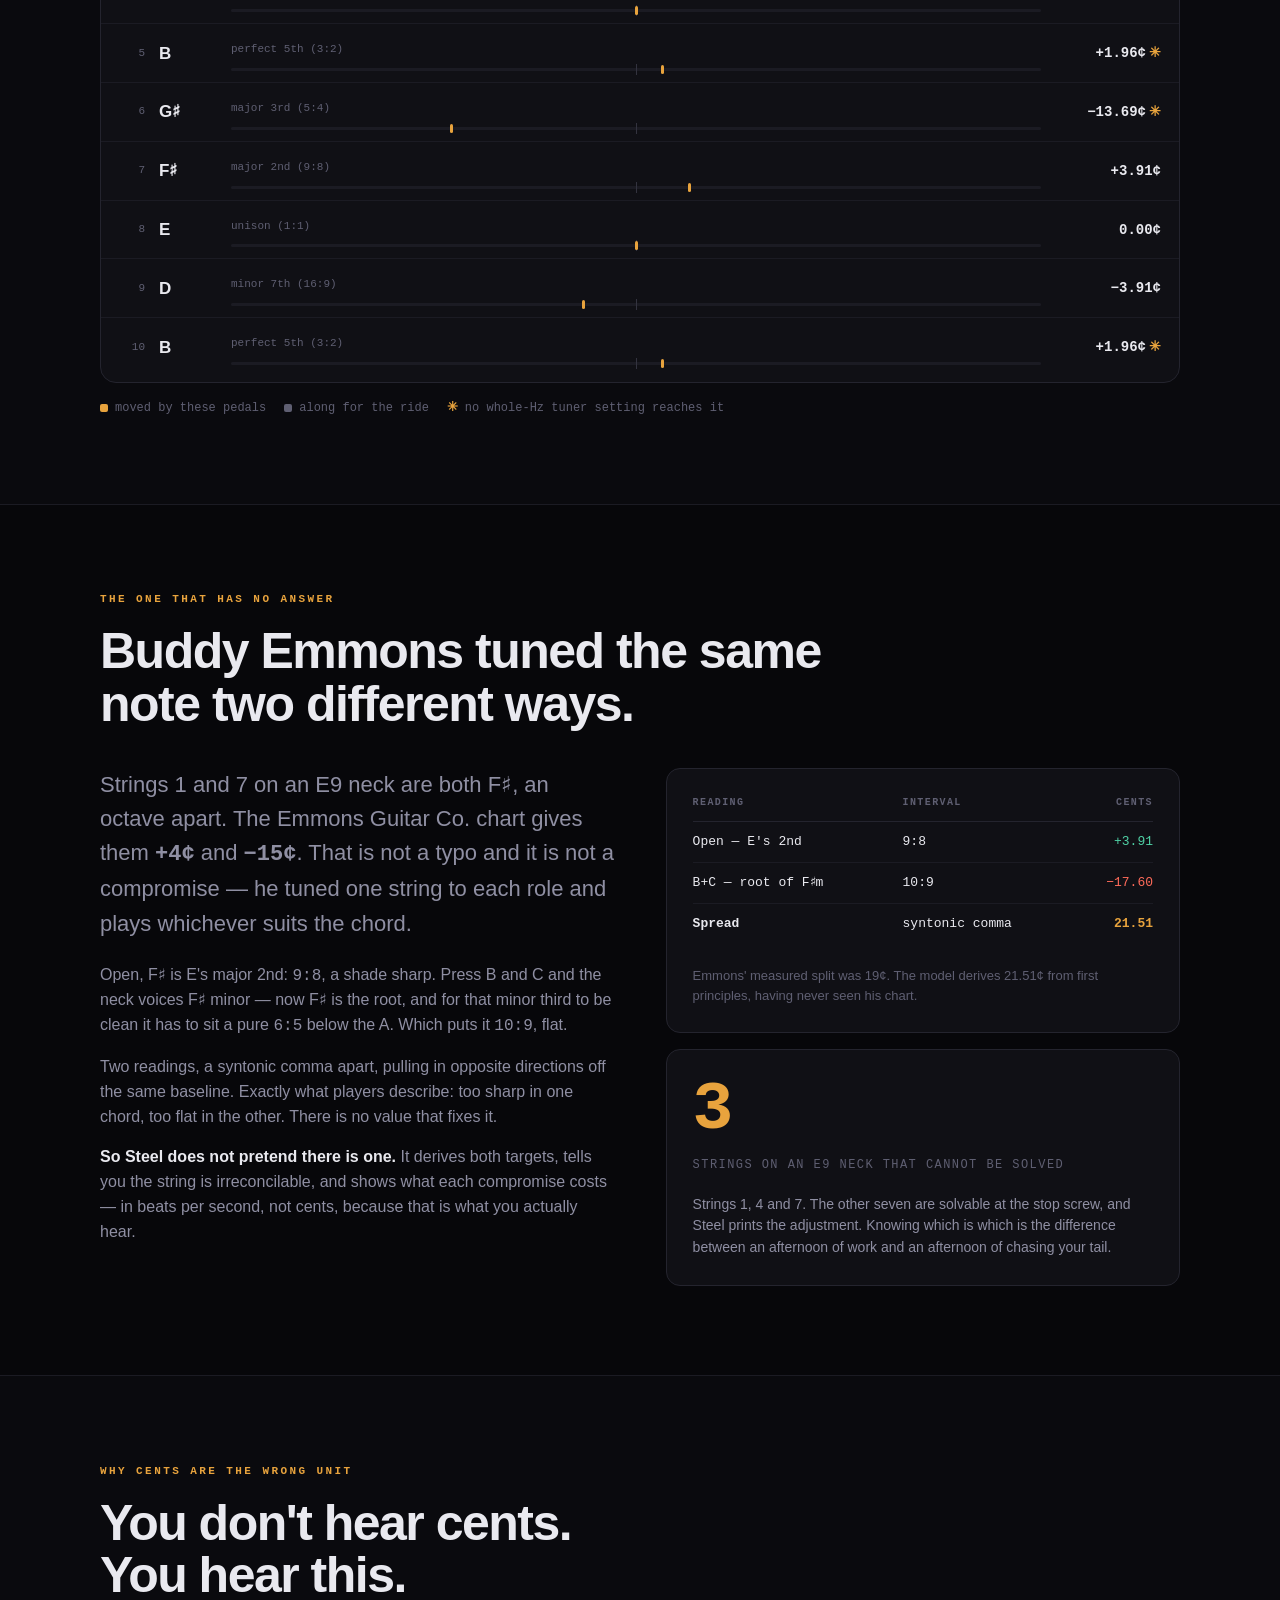
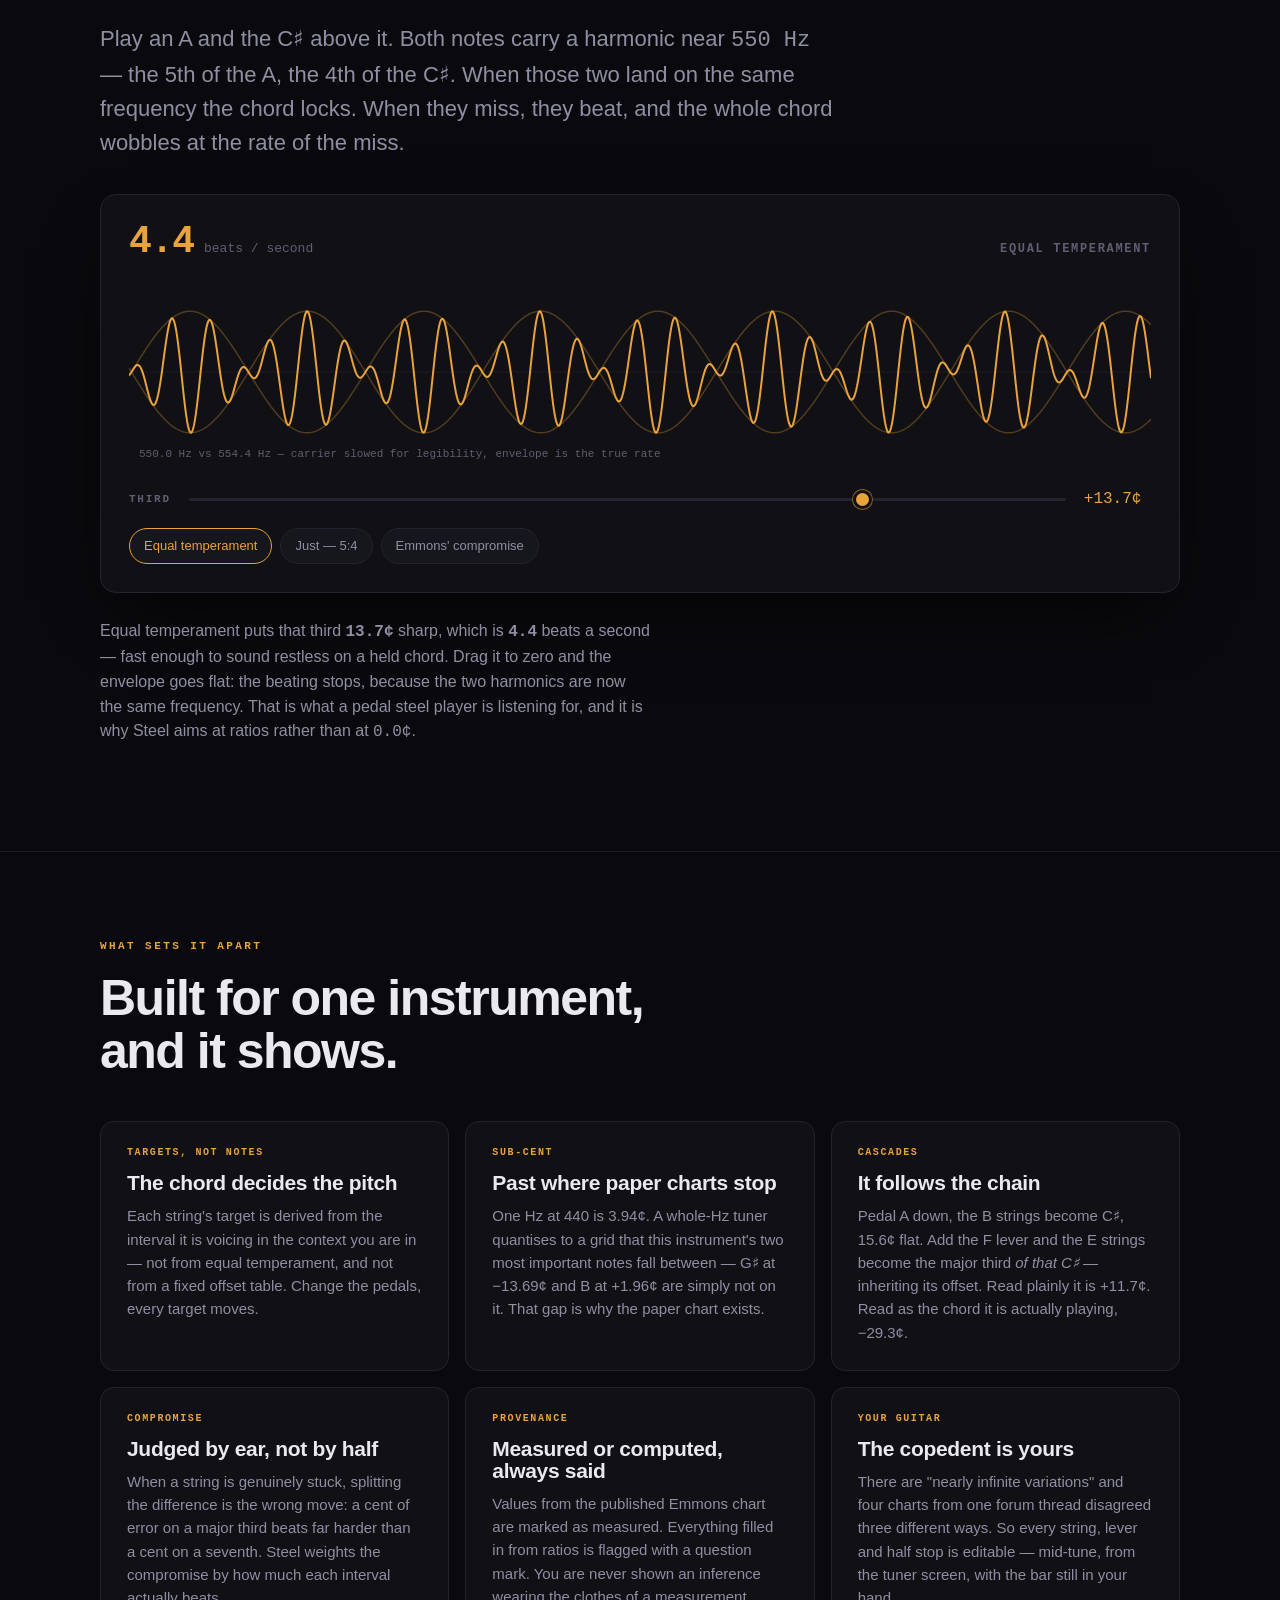
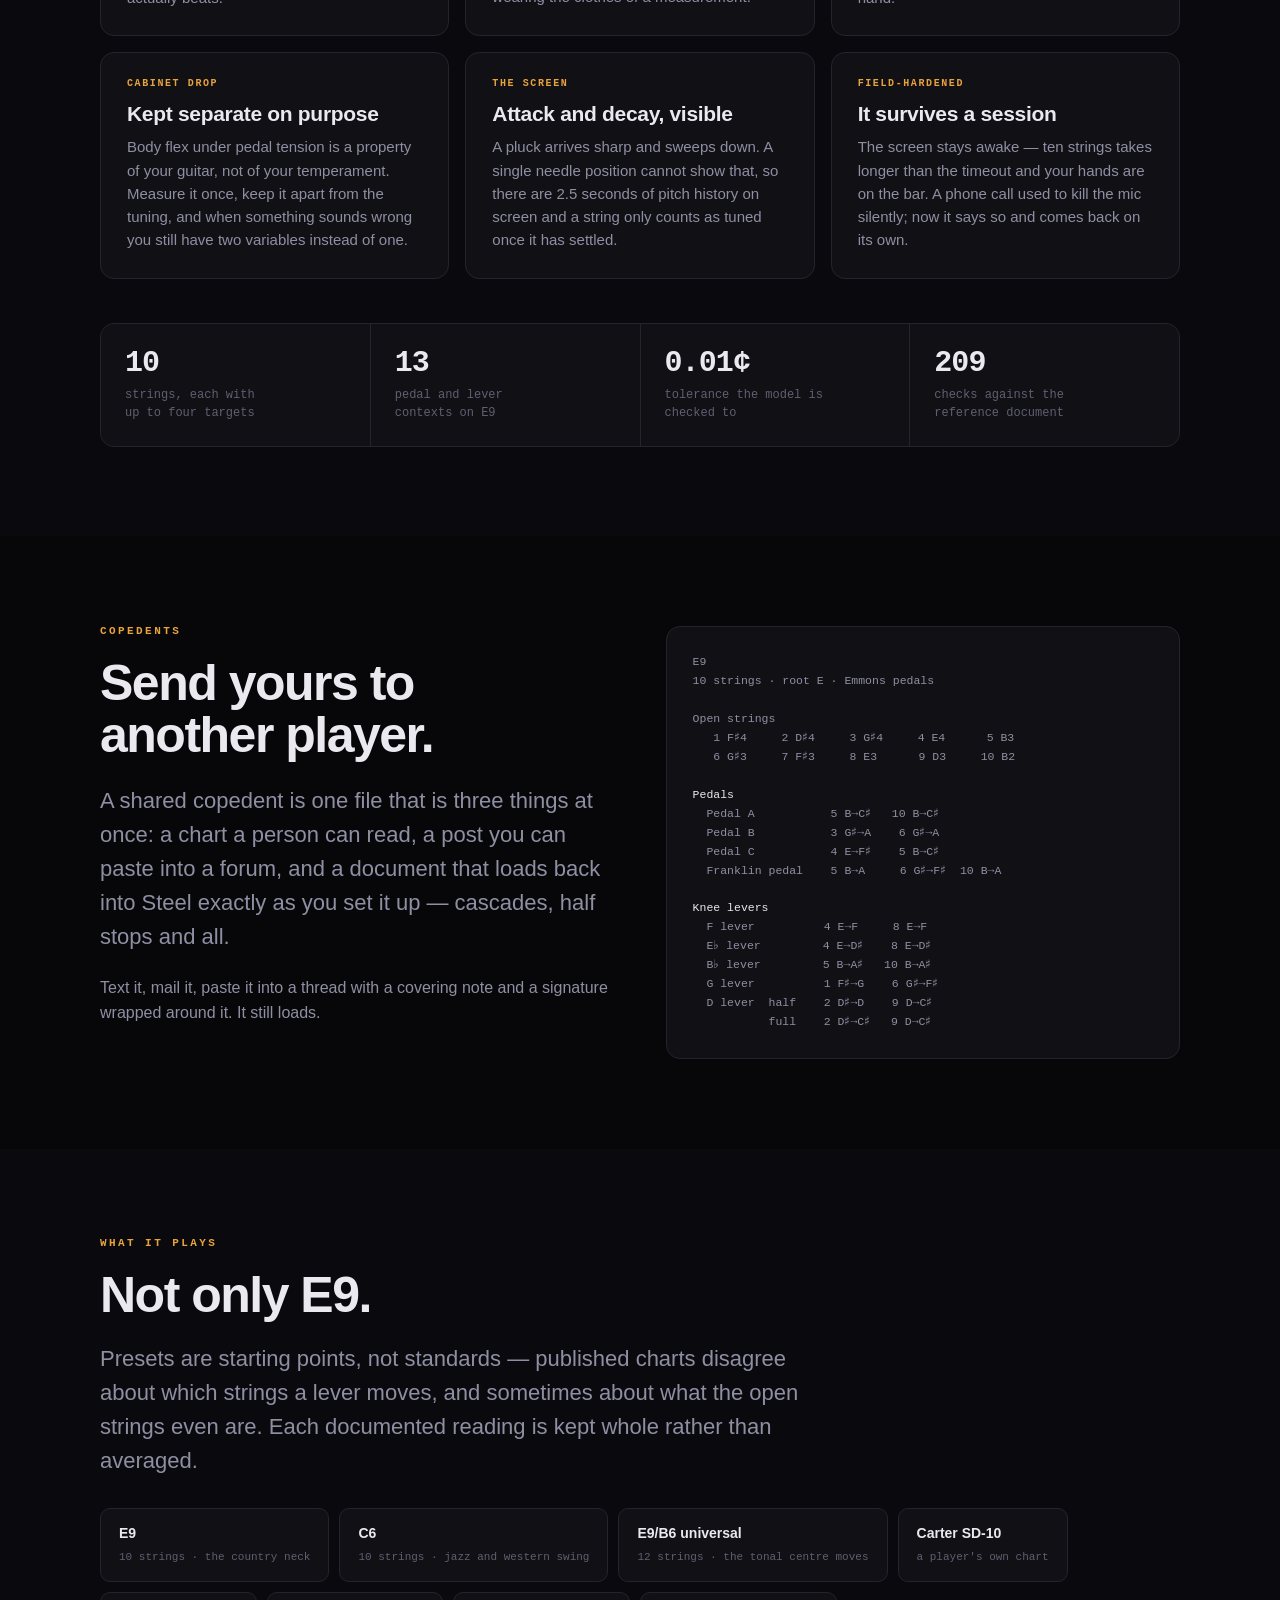
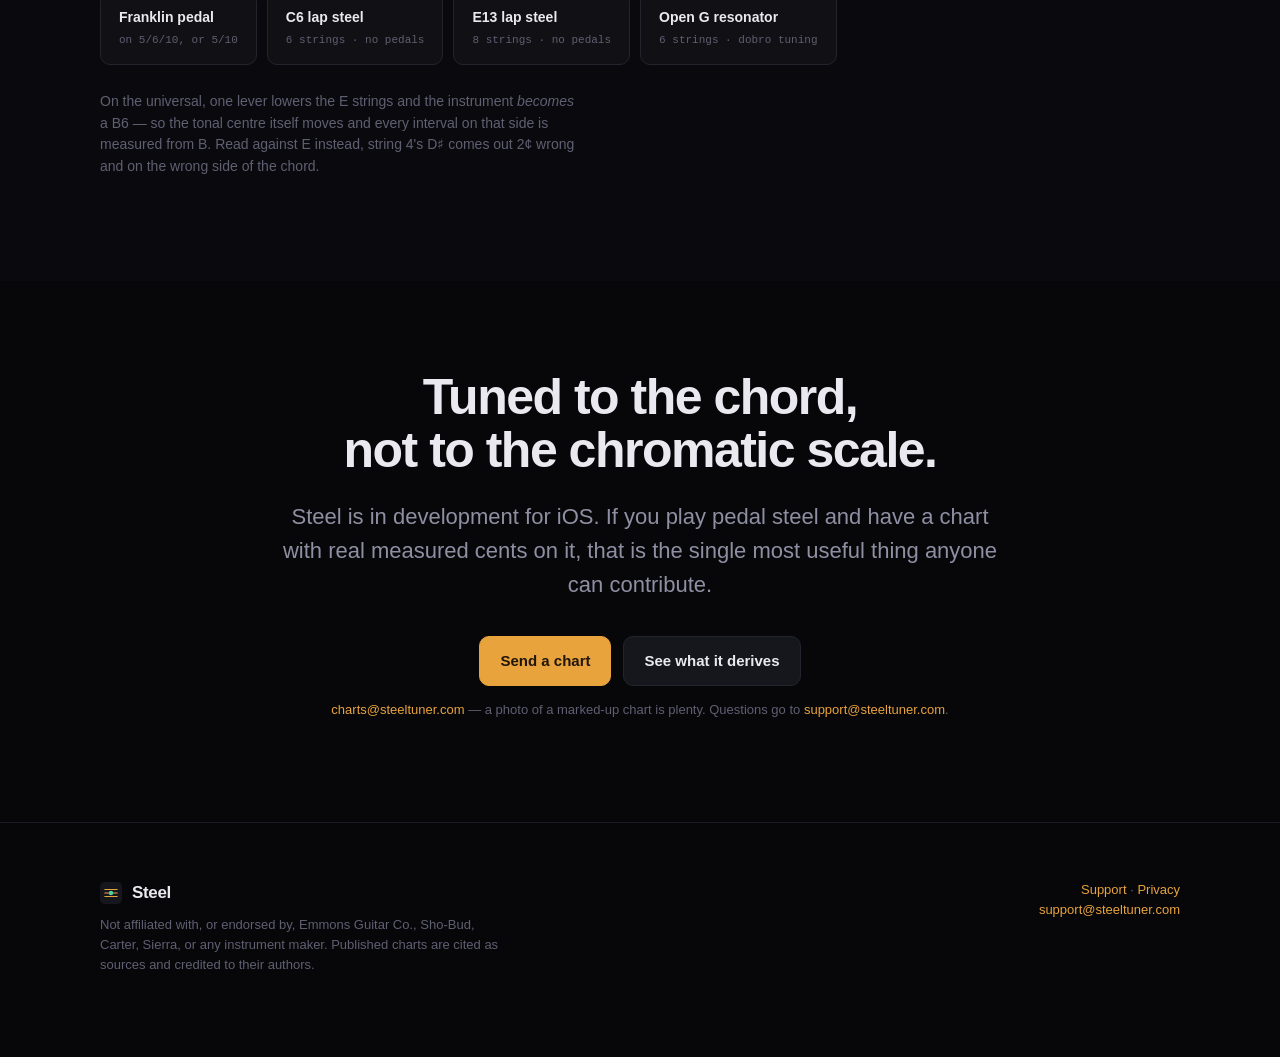
==== commit 71b30ac8: "Add privacy policy and support pages Apple requires both a privacy policy URL and a support URL to s" ====
--- a/index.html
+++ b/index.html
@@ -680,7 +680,9 @@
         and credited to their authors.
       </p>
     </div>
-    <div style="margin-left:auto">
+    <div style="margin-left:auto;text-align:right">
+      <a href="/support">Support</a> ·
+      <a href="/privacy">Privacy</a><br>
       <a href="mailto:support@steeltuner.com">support@steeltuner.com</a>
     </div>
   </div>
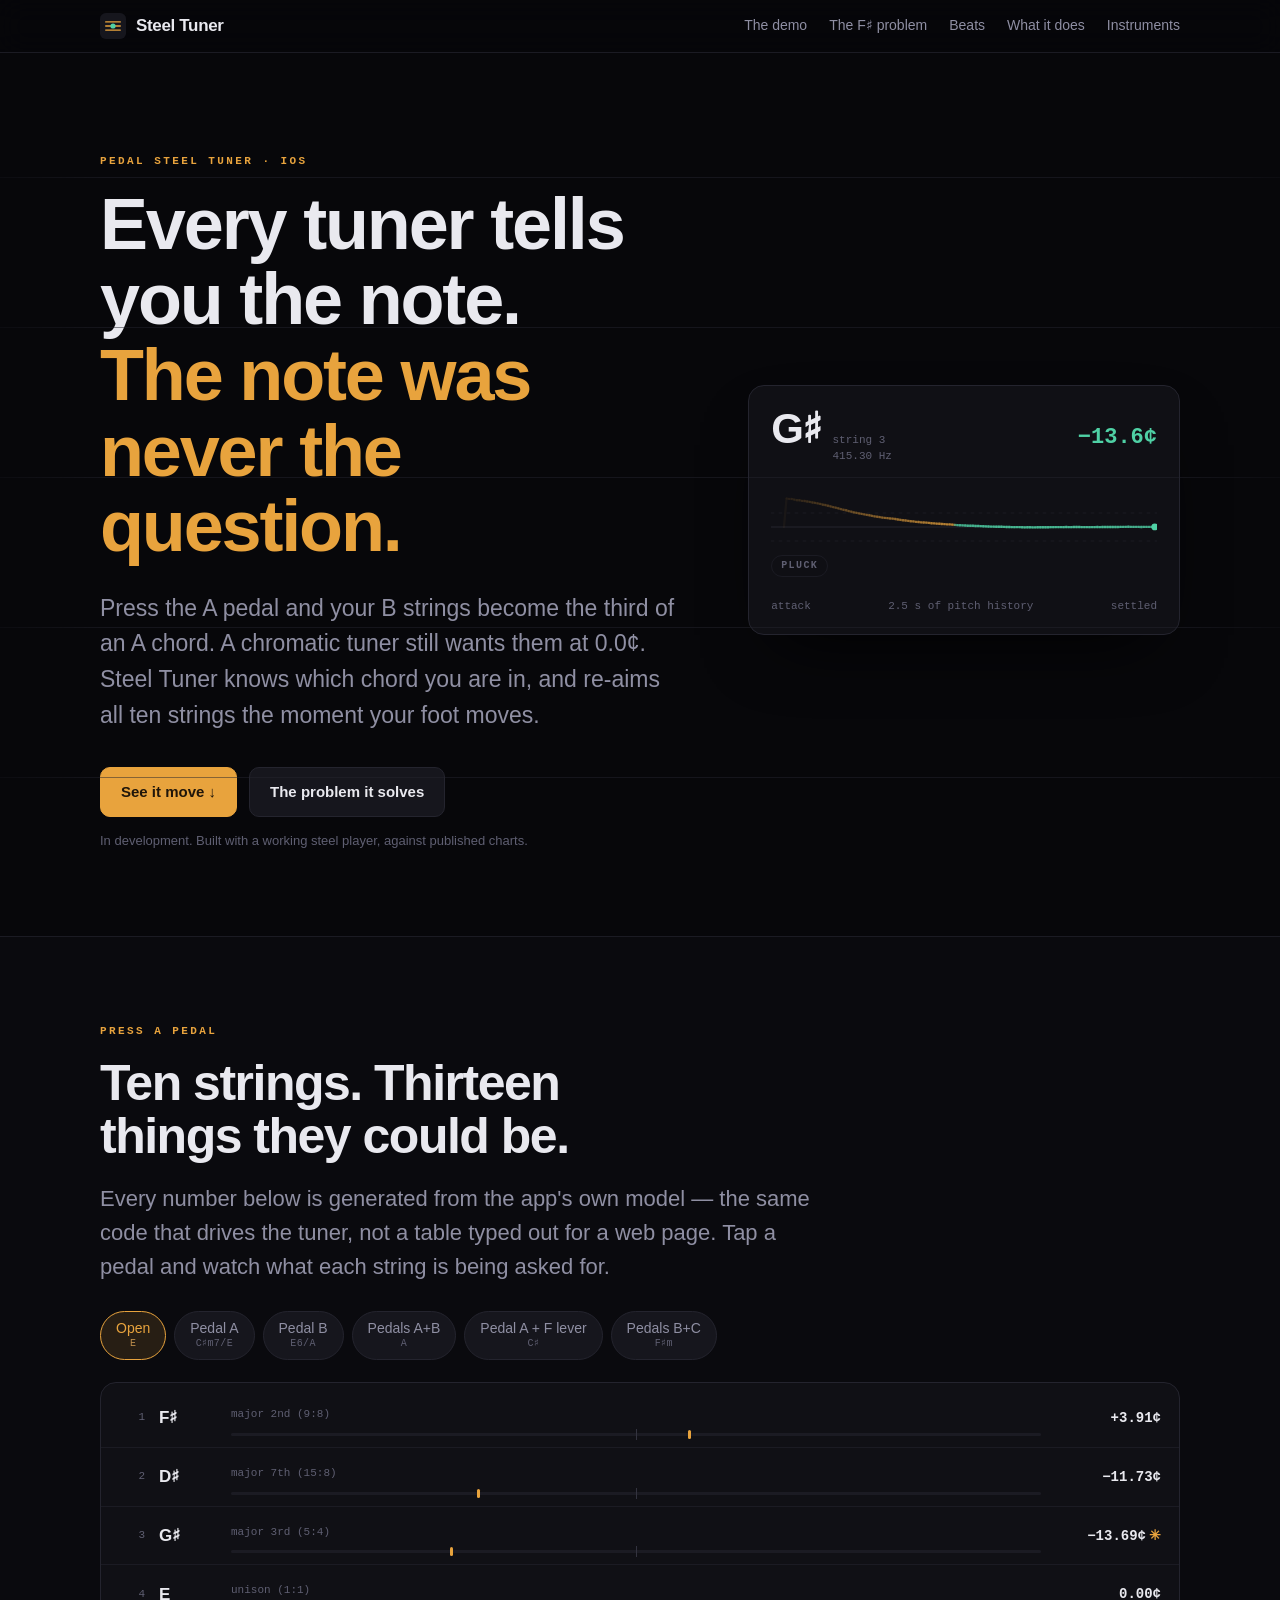
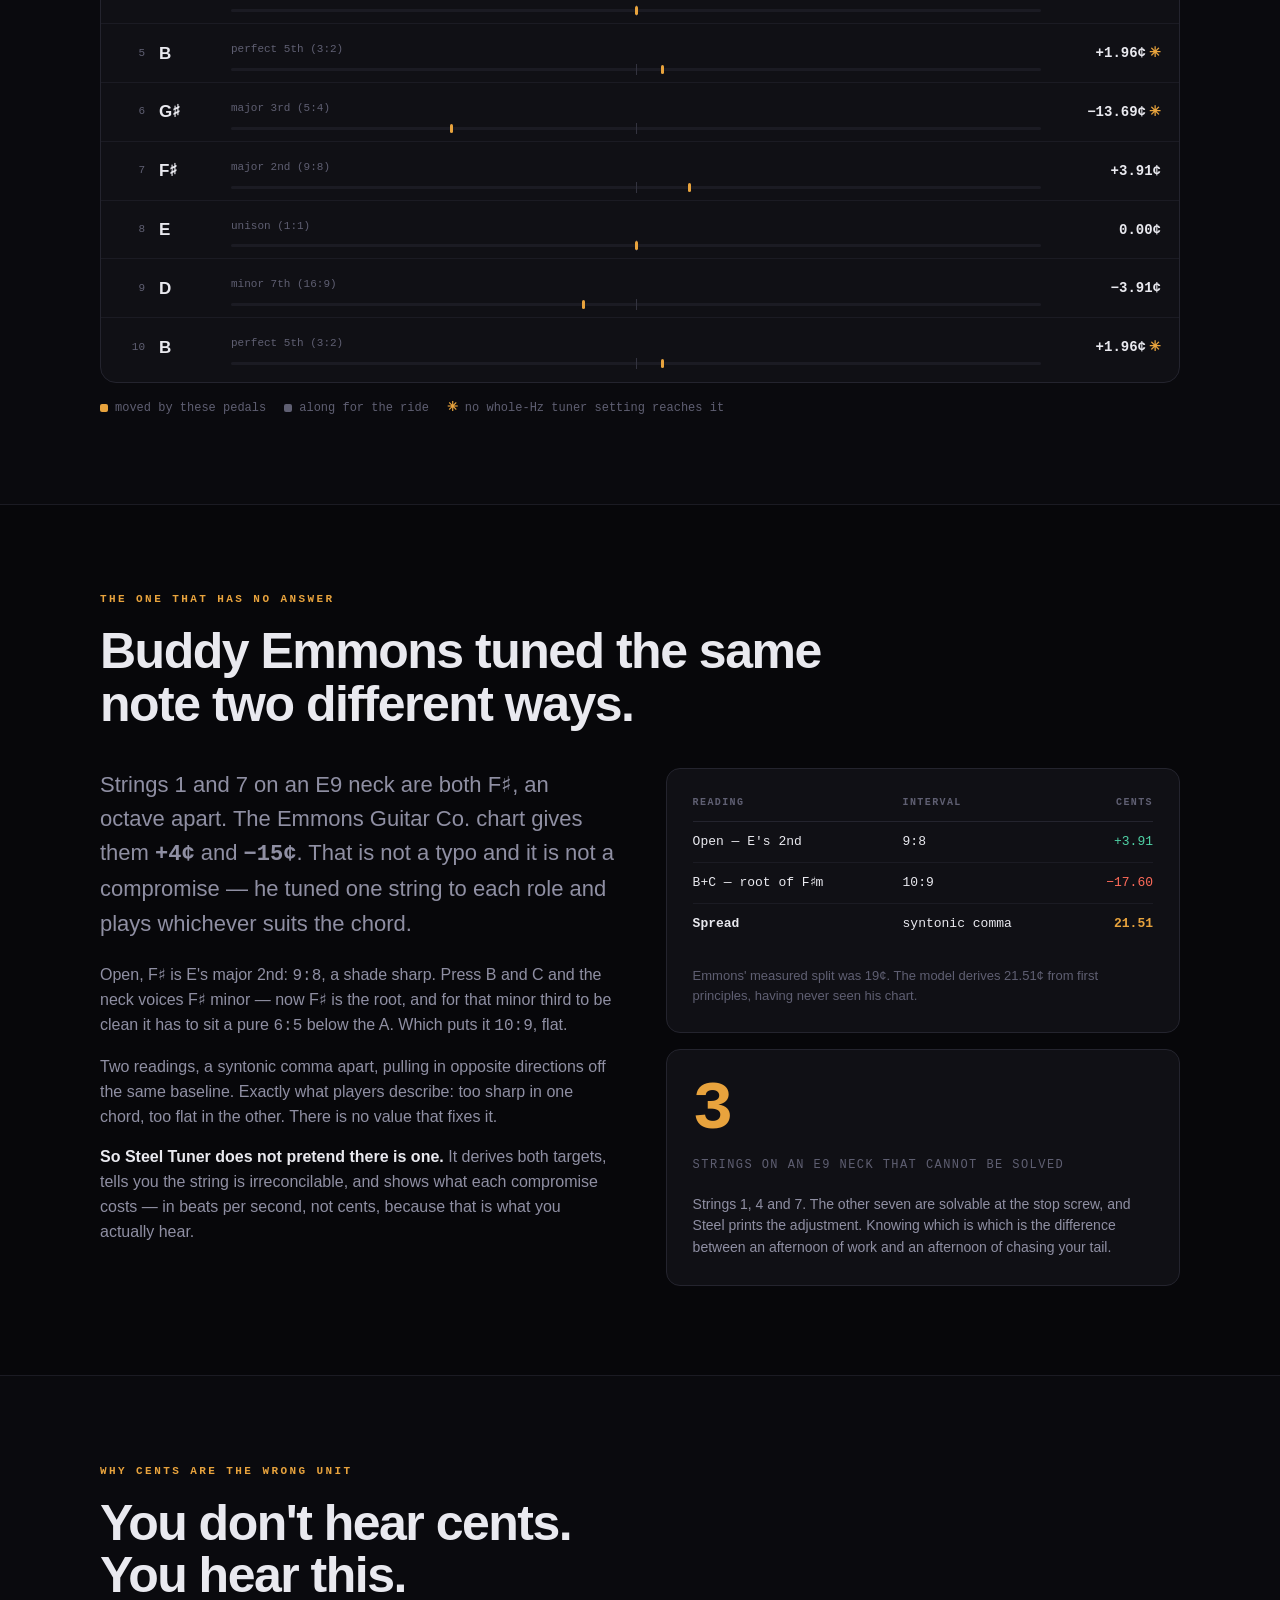
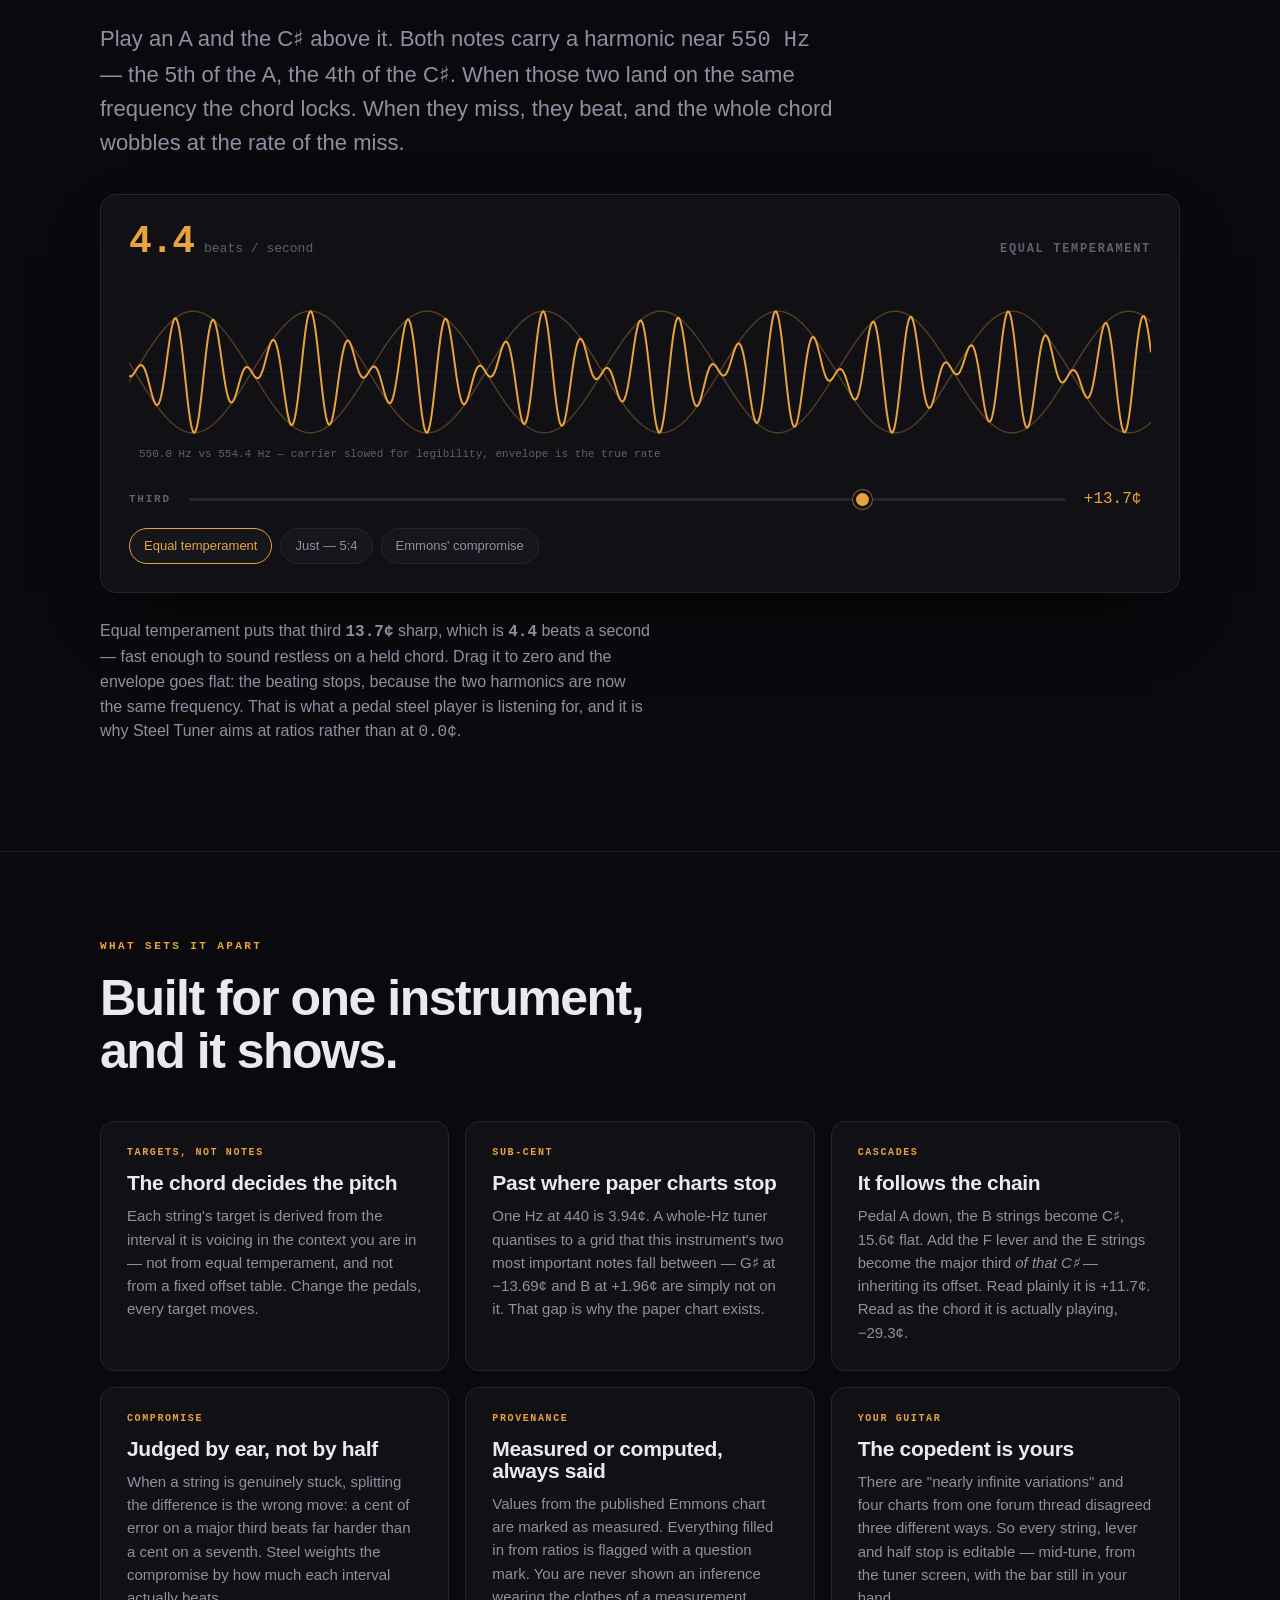
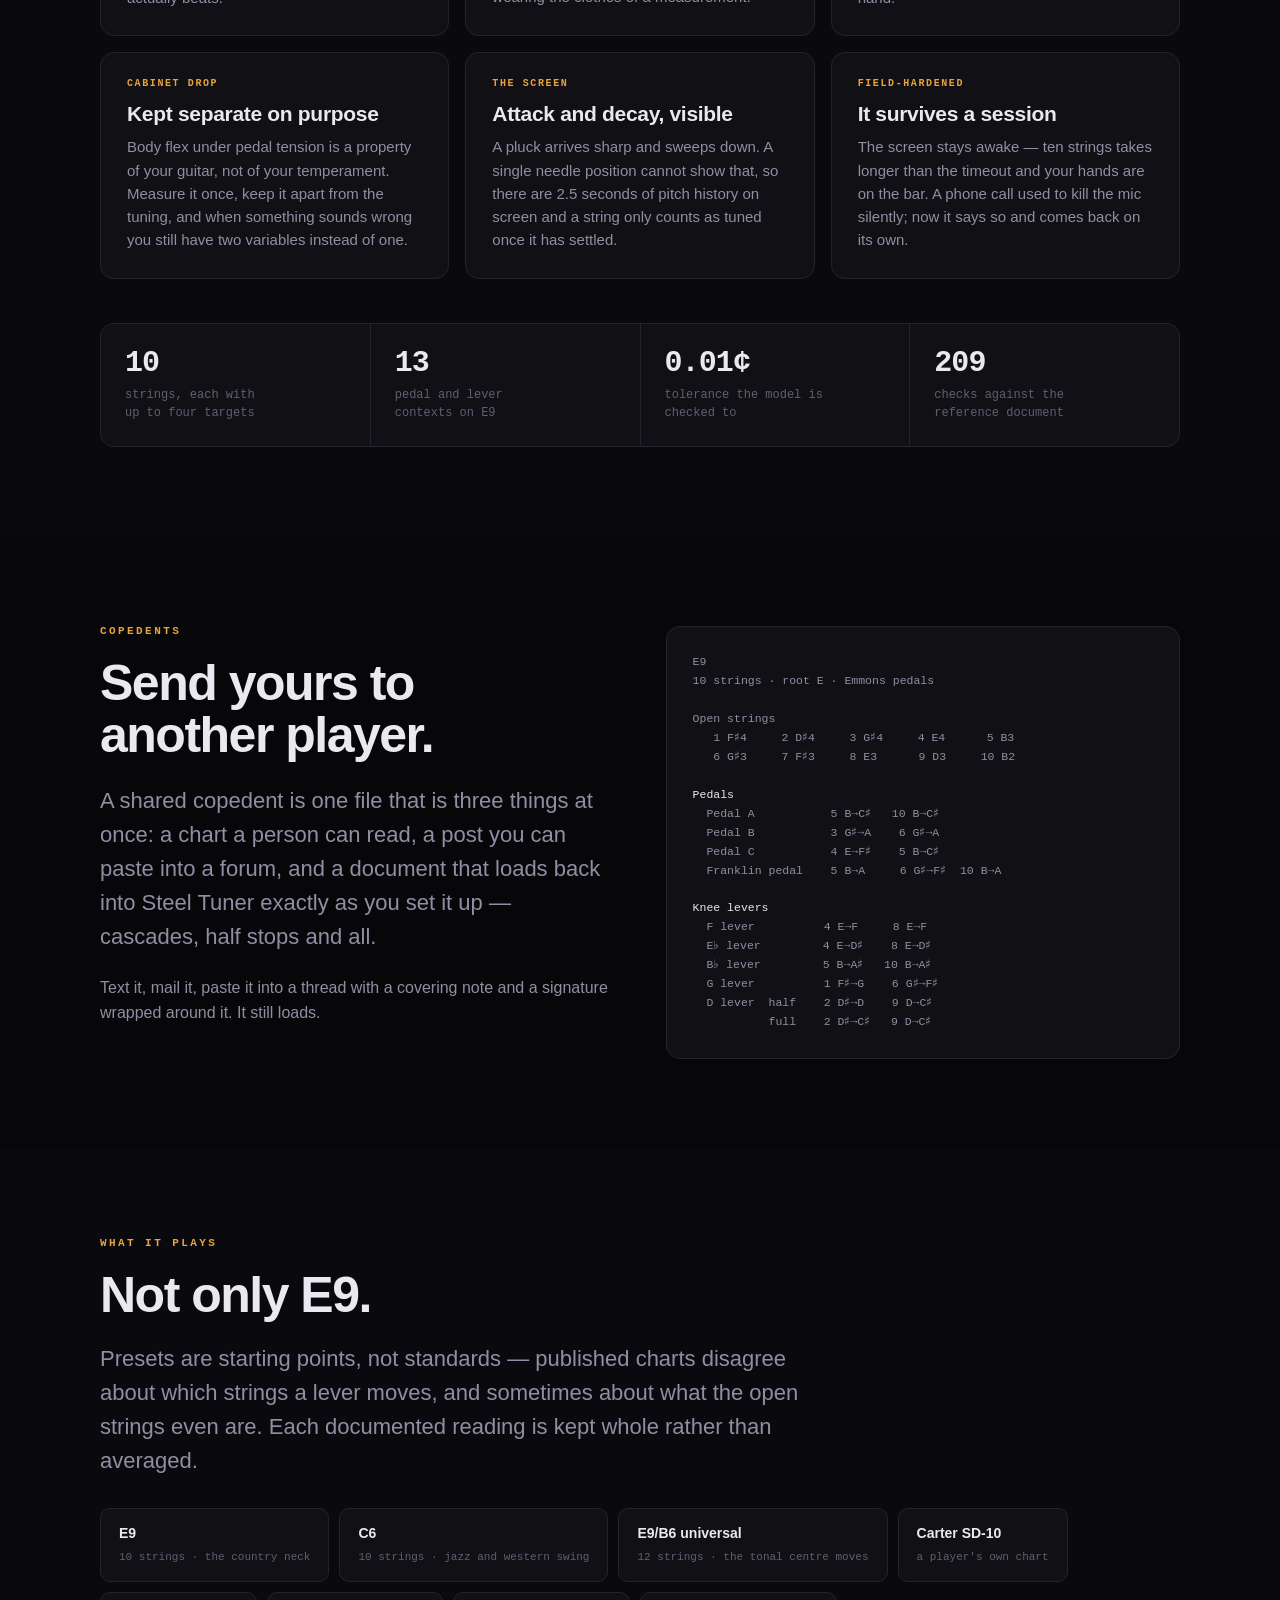
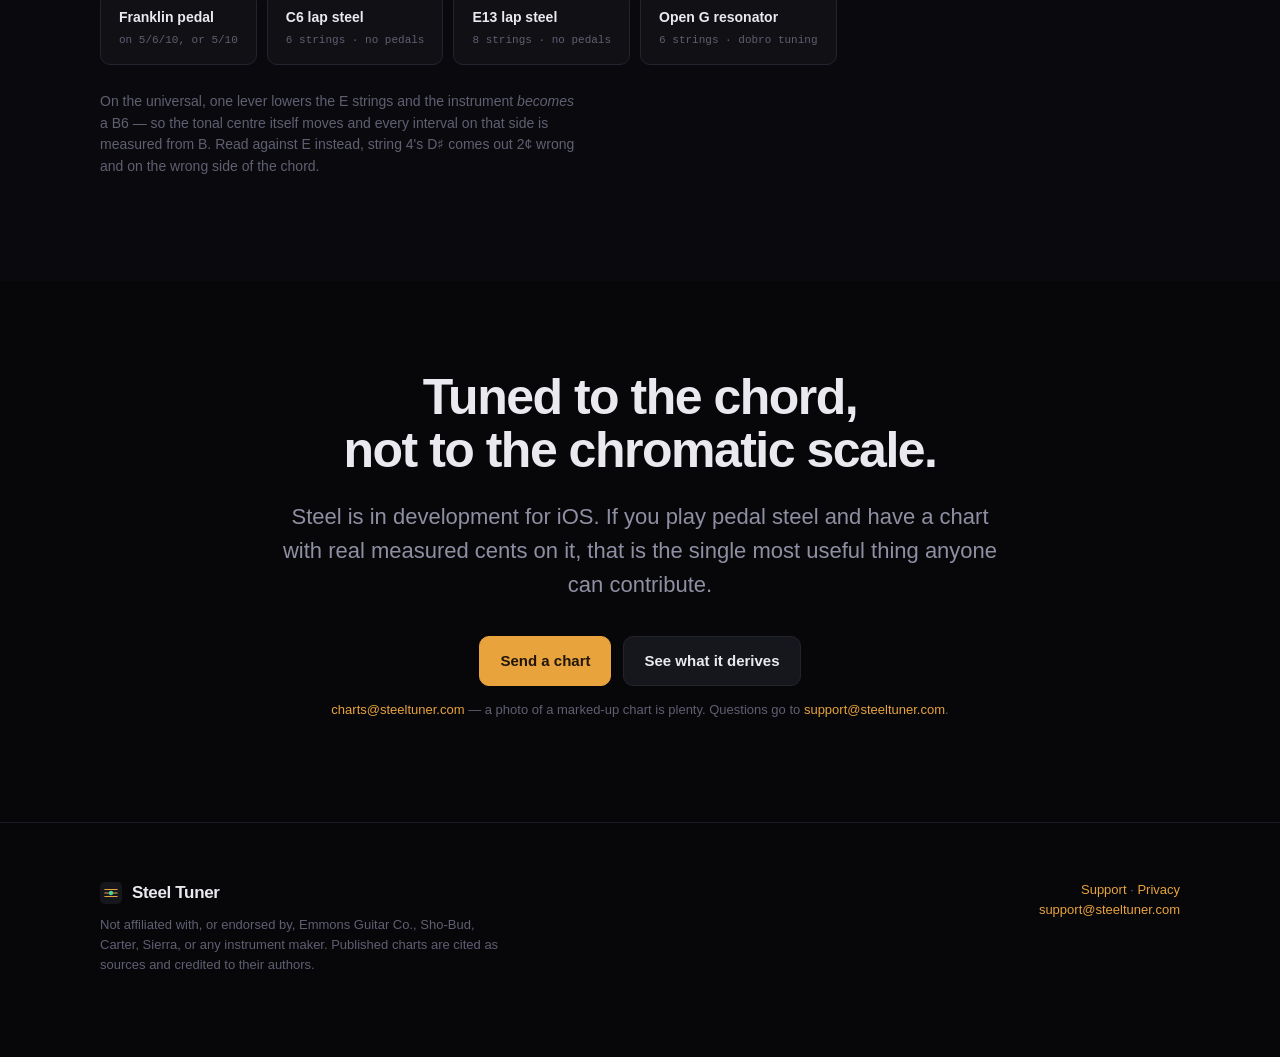
==== commit 6f3436d8: "Name the product Steel Tuner across the site The App Store listing is Steel Tuner, the site said Ste" ====
--- a/index.html
+++ b/index.html
@@ -3,23 +3,23 @@
 <head>
 <meta charset="utf-8">
 <meta name="viewport" content="width=device-width, initial-scale=1">
-<title>Steel — a tuner that knows which chord you're in</title>
-<meta name="description" content="A pedal steel tuner that derives every string's target from the chord it is voicing, not from equal temperament. E9, C6, universal and lap steel.">
+<title>Steel Tuner — a pedal steel tuner that knows which chord you're in</title>
+<meta name="description" content="Steel Tuner is a pedal steel guitar tuner for iOS that derives every string's target from the chord it is voicing, not from equal temperament. E9, C6, universal and lap steel.">
 <meta name="color-scheme" content="dark">
-<meta property="og:title" content="Steel — a tuner that knows which chord you're in">
+<meta property="og:title" content="Steel Tuner — a pedal steel tuner that knows which chord you're in">
 <meta property="og:description" content="Every tuner tells you the note. On a pedal steel the note was never the question.">
 <meta property="og:type" content="website">
 <meta property="og:url" content="https://steeltuner.com/">
-<meta property="og:site_name" content="Steel">
+<meta property="og:site_name" content="Steel Tuner">
 <!-- Absolute URL: iMessage, Slack and the rest fetch this without a page
      context, so a relative path silently yields no preview image. -->
 <meta property="og:image" content="https://steeltuner.com/og.png">
 <meta property="og:image:type" content="image/png">
 <meta property="og:image:width" content="1200">
 <meta property="og:image:height" content="630">
-<meta property="og:image:alt" content="Steel - every tuner tells you the note. The note was never the question.">
+<meta property="og:image:alt" content="Steel Tuner - every tuner tells you the note. The note was never the question.">
 <meta name="twitter:card" content="summary_large_image">
-<meta name="twitter:title" content="Steel - a tuner that knows which chord you're in">
+<meta name="twitter:title" content="Steel Tuner - a pedal steel tuner that knows which chord you're in">
 <meta name="twitter:description" content="Every tuner tells you the note. On a pedal steel the note was never the question.">
 <meta name="twitter:image" content="https://steeltuner.com/og.png">
 <meta name="theme-color" content="#07070a">
@@ -292,7 +292,7 @@
         </g>
         <circle cx="16" cy="16" r="3.2" fill="#4fd1a5"/>
       </svg>
-      Steel
+      Steel Tuner
     </a>
     <nav>
       <a href="#demo">The demo</a>
@@ -318,7 +318,7 @@
       <h1>Every tuner tells you the note.<br><span>The note was never the question.</span></h1>
       <p class="lede">
         Press the A pedal and your B strings become the third of an A chord. A
-        chromatic tuner still wants them at 0.0¢. Steel knows which chord you are
+        chromatic tuner still wants them at 0.0¢. Steel Tuner knows which chord you are
         in, and re-aims all ten strings the moment your foot moves.
       </p>
       <div class="cta">
@@ -392,7 +392,7 @@
           too flat in the other. There is no value that fixes it.
         </p>
         <p style="color:var(--muted);margin-bottom:0">
-          <b style="color:var(--text)">So Steel does not pretend there is one.</b>
+          <b style="color:var(--text)">So Steel Tuner does not pretend there is one.</b>
           It derives both targets, tells you the string is irreconcilable, and
           shows what each compromise costs — in beats per second, not cents,
           because that is what you actually hear.
@@ -471,7 +471,7 @@
       <b class="num">4.4</b> beats a second — fast enough to sound restless on a
       held chord. Drag it to zero and the envelope goes flat: the beating stops,
       because the two harmonics are now the same frequency. That is what a pedal
-      steel player is listening for, and it is why Steel aims at ratios rather
+      steel player is listening for, and it is why Steel Tuner aims at ratios rather
       than at <span class="num">0.0¢</span>.
     </p>
   </div>
@@ -578,7 +578,7 @@
       <p class="lede" style="margin-top:22px">
         A shared copedent is one file that is three things at once: a chart a
         person can read, a post you can paste into a forum, and a document that
-        loads back into Steel exactly as you set it up — cascades, half stops and
+        loads back into Steel Tuner exactly as you set it up — cascades, half stops and
         all.
       </p>
       <p style="color:var(--muted)">
@@ -672,7 +672,7 @@
           </g>
           <circle cx="16" cy="16" r="3.2" fill="#4fd1a5"/>
         </svg>
-        Steel
+        Steel Tuner
       </div>
       <p class="disclaim">
         Not affiliated with, or endorsed by, Emmons Guitar Co., Sho-Bud, Carter,
